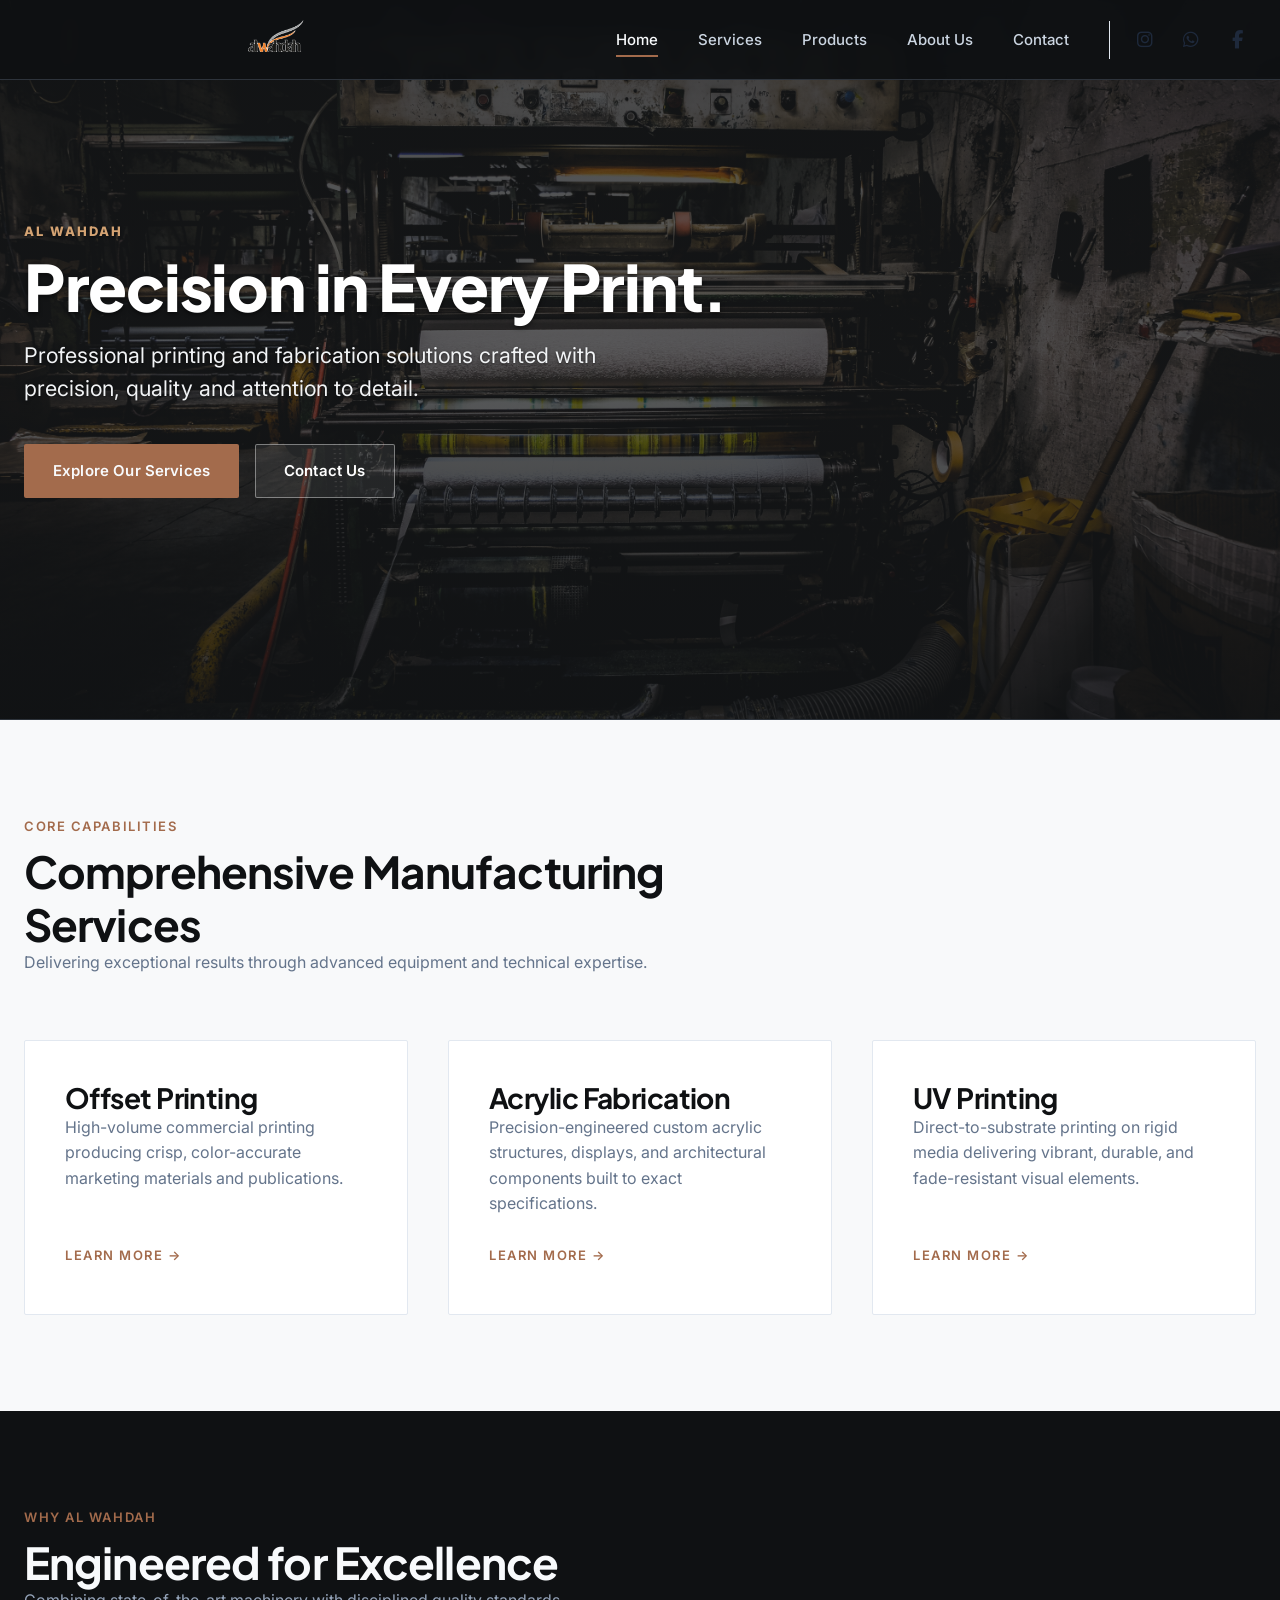
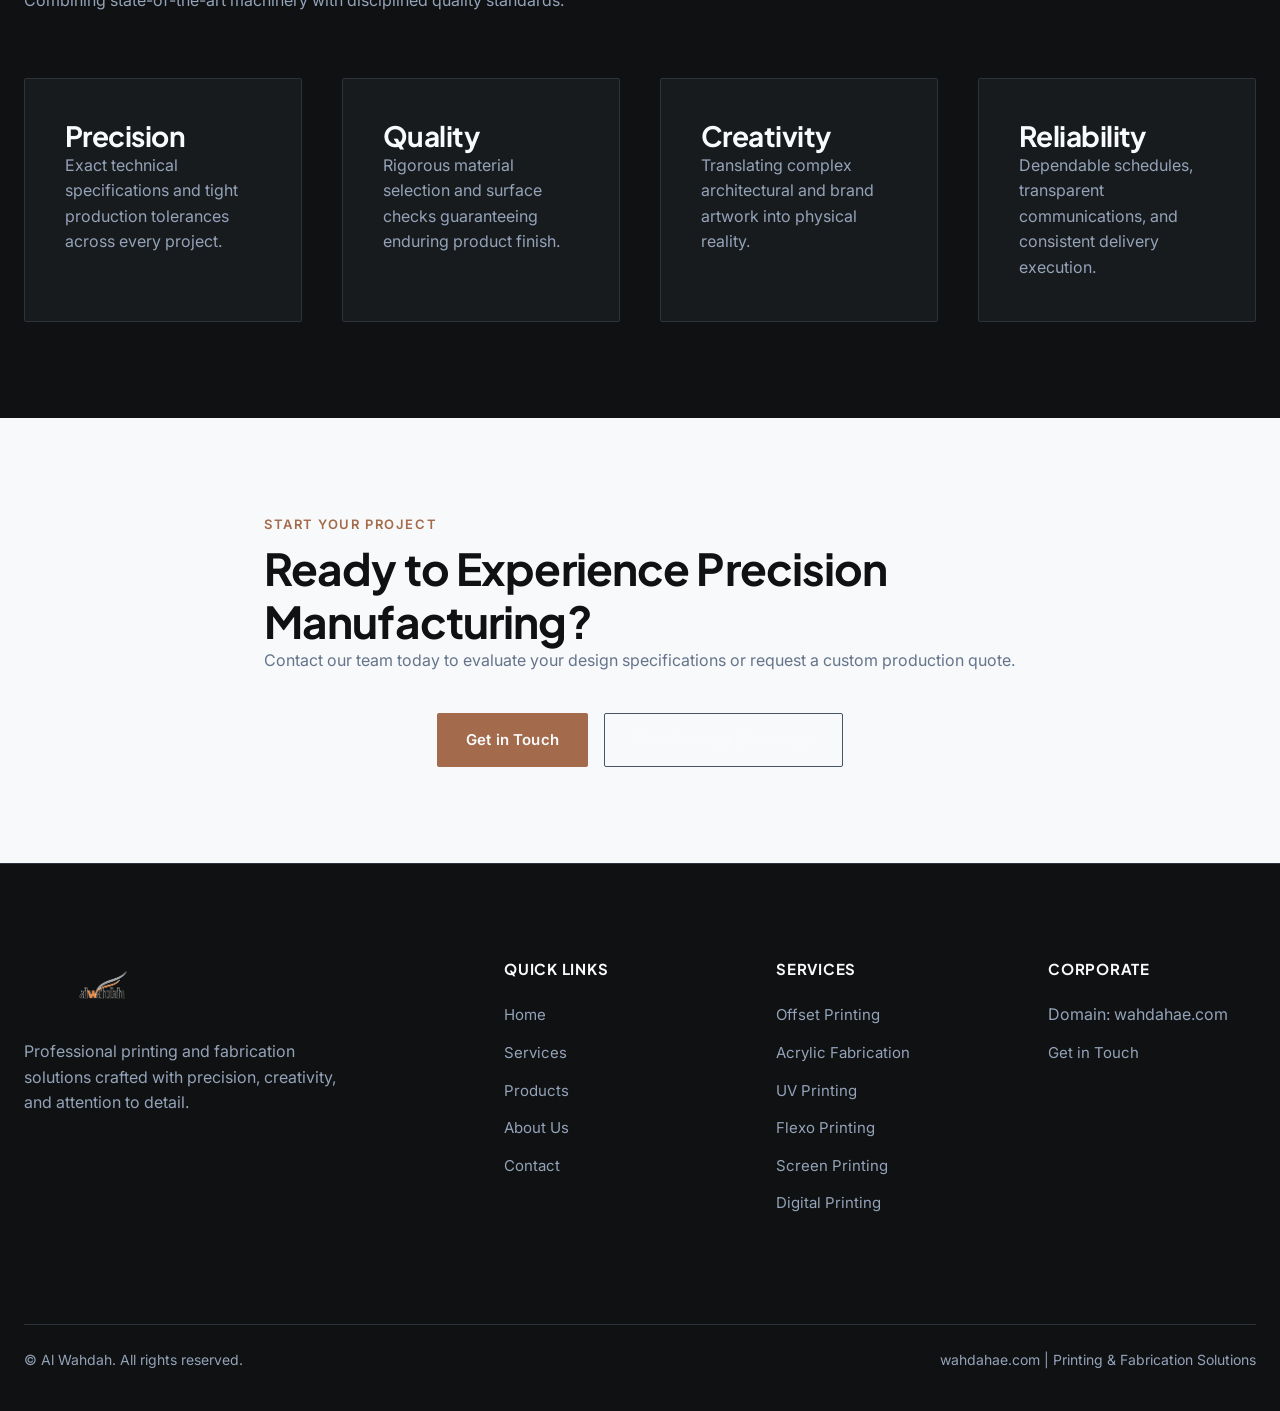
==== index.html @ 5cb5d932 "Initial project upload" ====
<!doctype html>
<html lang="en">
  <head>
    <meta charset="UTF-8" />
    <meta name="viewport" content="width=device-width, initial-scale=1.0" />
    <meta
      name="description"
      content="Al Wahdah provides high-precision printing and acrylic fabrication solutions engineered for quality, consistency, and professional execution."
    />
    <meta
      name="keywords"
      content="Al Wahdah, Printing, Acrylic Fabrication, Offset Printing, UV Printing, Industrial Manufacturing"
    />
    <meta name="author" content="Al Wahdah" />
    <meta
      property="og:title"
      content="Al Wahdah — Precision Printing &amp; Fabrication Solutions"
    />
    <meta
      property="og:description"
      content="Professional printing and fabrication solutions crafted with precision, quality, and attention to detail."
    />
    <meta property="og:type" content="website" />
    <meta property="og:url" content="https://wahdahae.com/index.html" />

    <title>Al Wahdah — Precision Printing &amp; Fabrication Solutions</title>

    <!-- Google Fonts -->
    <link rel="preconnect" href="https://fonts.googleapis.com" />
    <link rel="preconnect" href="https://fonts.gstatic.com" crossorigin />
    <link
      href="https://fonts.googleapis.com/css2?family=Inter:wght@400;500;600;700&family=Plus+Jakarta+Sans:wght@600;700;800&display=swap"
      rel="stylesheet"
    />

    <!-- Main Stylesheet -->
    <link rel="stylesheet" href="css/style.css" />
    <!-- Font Awesome CDN -->
    <link
      rel="stylesheet"
      href="https://cdnjs.cloudflare.com/ajax/libs/font-awesome/6.5.1/css/all.min.css"
      integrity="sha512-DTOQO9RWCH3ppGqcWaEA1BIZOC6xxalwEsw9c2QQeAIftl+Vegovlnee1c9QX4TctnWMn13TZye+giMm8e2LwA=="
      crossorigin="anonymous"
      referrerpolicy="no-referrer"
    />
    <link
      rel="stylesheet"
      href="https://cdnjs.cloudflare.com/ajax/libs/font-awesome/6.5.1/css/all.min.css"
      integrity="sha512-DTOQO9RWCH3ppGqcWaEA1BIZOC6xxalwEsw9c2QQeAIftl+Vegovlnee1c9QX4TctnWMn13TZye+giMm8e2LwA=="
      crossorigin="anonymous"
      referrerpolicy="no-referrer"
    />
  </head>
  <body>
    <!-- ==========================================
       SITE HEADER / NAVIGATION
       ========================================== -->
    <header class="site-header">
      <div class="container header-container">
        <a href="index.html" class="brand-logo" aria-label="Al Wahdah">
          <img
            src="images/general/wahdah-logo.png"
            alt="Al Wahdah"
            class="logo-img"
            loading="eager"
          />
        </a>

        <div class="nav-wrapper">
          <nav aria-label="Main Navigation">
            <ul class="nav-menu" id="mobile-navigation">
              <li><a href="index.html" class="nav-link active">Home</a></li>
              <li><a href="services.html" class="nav-link">Services</a></li>
              <li><a href="products.html" class="nav-link">Products</a></li>
              <li><a href="about.html" class="nav-link">About Us</a></li>
              <li><a href="contact.html" class="nav-link">Contact</a></li>

              <!-- Mobile Social Navigation -->
              <li class="nav-social-mobile">
                <a
                  href="https://www.instagram.com/wahdah.ae/?hl=en"
                  target="_blank"
                  rel="noopener noreferrer"
                  aria-label="Instagram"
                  title="Instagram"
                  class="social-icon-link"
                >
                  <i class="fa-brands fa-instagram" aria-hidden="true"></i>
                </a>
                <a
                  href="https://wa.me/971529286262"
                  target="_blank"
                  rel="noopener noreferrer"
                  aria-label="WhatsApp"
                  title="WhatsApp"
                  class="social-icon-link"
                >
                  <i class="fa-brands fa-whatsapp" aria-hidden="true"></i>
                </a>
                <a
                  href="https://www.facebook.com/alwahdah.printingpress/"
                  target="_blank"
                  rel="noopener noreferrer"
                  aria-label="Facebook"
                  title="Facebook"
                  class="social-icon-link"
                >
                  <i class="fa-brands fa-facebook-f" aria-hidden="true"></i>
                </a>
              </li>
            </ul>
          </nav>

          <!-- Desktop Social Links -->
          <div class="nav-social-desktop">
            <a
              href="https://www.instagram.com/wahdah.ae/?hl=en"
              target="_blank"
              rel="noopener noreferrer"
              aria-label="Instagram"
              title="Instagram"
              class="social-icon-link"
            >
              <i class="fa-brands fa-instagram" aria-hidden="true"></i>
            </a>
            <a
              href="https://wa.me/971529286262"
              target="_blank"
              rel="noopener noreferrer"
              aria-label="WhatsApp"
              title="WhatsApp"
              class="social-icon-link"
            >
              <i class="fa-brands fa-whatsapp" aria-hidden="true"></i>
            </a>
            <a
              href="https://www.facebook.com/alwahdah.printingpress/"
              target="_blank"
              rel="noopener noreferrer"
              aria-label="Facebook"
              title="Facebook"
              class="social-icon-link"
            >
              <i class="fa-brands fa-facebook-f" aria-hidden="true"></i>
            </a>
          </div>
        </div>

        <button
          class="mobile-nav-toggle"
          aria-label="Open menu"
          aria-expanded="false"
          aria-controls="mobile-navigation"
        >
          <span></span>
          <span></span>
          <span></span>
        </button>
      </div>
    </header>
    <main>
      <!-- ==========================================
         HERO SECTION WITH HERO.JPG
         ========================================== -->
      <section class="hero hero-home">
        <div class="hero-bg-wrapper">
          <img
            src="images/general/hero.jpg"
            alt="Al Wahdah precision printing and fabrication facility"
            class="hero-bg-img"
            loading="eager"
          />
          <div class="hero-overlay"></div>
        </div>

        <div class="container hero-container">
          <div class="hero-content hero-animate">
            <span class="text-eyebrow hero-eyebrow">AL WAHDAH</span>
            <h1 class="hero-title">Precision in Every Print.</h1>
            <p class="text-lead hero-lead">
              Professional printing and fabrication solutions crafted with
              precision, quality and attention to detail.
            </p>
            <div class="hero-actions">
              <a href="services.html" class="btn btn-primary"
                >Explore Our Services</a
              >
              <a
                href="contact.html"
                class="btn btn-secondary btn-hero-secondary"
                >Contact Us</a
              >
            </div>
          </div>
        </div>
      </section>

      <!-- ==========================================
         SERVICES OVERVIEW
         ========================================== -->
      <section class="section">
        <div class="container">
          <div class="section-header reveal">
            <span class="text-eyebrow">Core Capabilities</span>
            <h2>Comprehensive Manufacturing Services</h2>
            <p>
              Delivering exceptional results through advanced equipment and
              technical expertise.
            </p>
          </div>

          <div class="grid grid-3">
            <div class="card reveal">
              <h3>Offset Printing</h3>
              <p>
                High-volume commercial printing producing crisp, color-accurate
                marketing materials and publications.
              </p>
              <a
                href="services.html#offset"
                class="text-eyebrow"
                style="margin-top: auto; padding-top: var(--space-sm)"
                >Learn More &rarr;</a
              >
            </div>

            <div class="card reveal">
              <h3>Acrylic Fabrication</h3>
              <p>
                Precision-engineered custom acrylic structures, displays, and
                architectural components built to exact specifications.
              </p>
              <a
                href="services.html#acrylic"
                class="text-eyebrow"
                style="margin-top: auto; padding-top: var(--space-sm)"
                >Learn More &rarr;</a
              >
            </div>

            <div class="card reveal">
              <h3>UV Printing</h3>
              <p>
                Direct-to-substrate printing on rigid media delivering vibrant,
                durable, and fade-resistant visual elements.
              </p>
              <a
                href="services.html#uv"
                class="text-eyebrow"
                style="margin-top: auto; padding-top: var(--space-sm)"
                >Learn More &rarr;</a
              >
            </div>
          </div>
        </div>
      </section>

      <!-- ==========================================
         WHY CHOOSE AL WAHDAH
         ========================================== -->
      <section class="section section-dark">
        <div class="container">
          <div class="section-header reveal">
            <span class="text-eyebrow">Why Al Wahdah</span>
            <h2>Engineered for Excellence</h2>
            <p>
              Combining state-of-the-art machinery with disciplined quality
              standards.
            </p>
          </div>

          <div class="grid grid-4">
            <div
              class="card reveal"
              style="
                background-color: var(--color-dark-surface);
                border-color: var(--color-border-dark);
              "
            >
              <h3>Precision</h3>
              <p style="color: var(--color-aluminum)">
                Exact technical specifications and tight production tolerances
                across every project.
              </p>
            </div>

            <div
              class="card reveal"
              style="
                background-color: var(--color-dark-surface);
                border-color: var(--color-border-dark);
              "
            >
              <h3>Quality</h3>
              <p style="color: var(--color-aluminum)">
                Rigorous material selection and surface checks guaranteeing
                enduring product finish.
              </p>
            </div>

            <div
              class="card reveal"
              style="
                background-color: var(--color-dark-surface);
                border-color: var(--color-border-dark);
              "
            >
              <h3>Creativity</h3>
              <p style="color: var(--color-aluminum)">
                Translating complex architectural and brand artwork into
                physical reality.
              </p>
            </div>

            <div
              class="card reveal"
              style="
                background-color: var(--color-dark-surface);
                border-color: var(--color-border-dark);
              "
            >
              <h3>Reliability</h3>
              <p style="color: var(--color-aluminum)">
                Dependable schedules, transparent communications, and consistent
                delivery execution.
              </p>
            </div>
          </div>
        </div>
      </section>

      <!-- ==========================================
         CTA SECTION
         ========================================== -->
      <section class="section">
        <div
          class="container text-center reveal"
          style="max-width: 800px; margin: 0 auto"
        >
          <span class="text-eyebrow">Start Your Project</span>
          <h2>Ready to Experience Precision Manufacturing?</h2>
          <p style="margin-bottom: var(--space-xl)">
            Contact our team today to evaluate your design specifications or
            request a custom production quote.
          </p>
          <div class="hero-actions" style="justify-content: center">
            <a href="contact.html" class="btn btn-primary">Get in Touch</a>
            <a href="products.html" class="btn btn-secondary"
              >View Product Showcase</a
            >
          </div>
        </div>
      </section>
    </main>

    <!-- ==========================================
       SITE FOOTER
       ========================================== -->
    <footer class="site-footer">
      <div class="container">
        <div class="footer-grid">
          <div class="footer-brand">
            <a href="index.html" class="brand-logo" aria-label="Al Wahdah">
              <img
                src="images/general/wahdah-logo.png"
                alt="Al Wahdah"
                class="logo-img"
                loading="lazy"
              />
            </a>
            <p>
              Professional printing and fabrication solutions crafted with
              precision, creativity, and attention to detail.
            </p>
          </div>

          <div>
            <h4 class="footer-title">Quick Links</h4>
            <ul class="footer-links">
              <li><a href="index.html">Home</a></li>
              <li><a href="services.html">Services</a></li>
              <li><a href="products.html">Products</a></li>
              <li><a href="about.html">About Us</a></li>
              <li><a href="contact.html">Contact</a></li>
            </ul>
          </div>

          <div>
            <h4 class="footer-title">Services</h4>
            <ul class="footer-links">
              <li><a href="services.html#offset">Offset Printing</a></li>
              <li><a href="services.html#acrylic">Acrylic Fabrication</a></li>
              <li><a href="services.html#uv">UV Printing</a></li>
              <li><a href="services.html#flexo">Flexo Printing</a></li>
              <li><a href="services.html#screen">Screen Printing</a></li>
              <li><a href="services.html#digital">Digital Printing</a></li>
            </ul>
          </div>

          <div>
            <h4 class="footer-title">Corporate</h4>
            <ul class="footer-links">
              <li>
                <span
                  style="
                    display: block;
                    color: var(--color-aluminum);
                    margin-bottom: 4px;
                  "
                  >Domain: wahdahae.com</span
                >
              </li>
              <li><a href="contact.html">Get in Touch</a></li>
            </ul>
          </div>
        </div>

        <div class="footer-bottom">
          <div>&copy; Al Wahdah. All rights reserved.</div>
          <div>wahdahae.com | Printing &amp; Fabrication Solutions</div>
        </div>
      </div>
    </footer>

    <!-- Main JavaScript -->
    <script src="js/script.js"></script>
  </body>
</html>
---- css/style.css ----
/* ==========================================================================
   AL WAHDAH — PRINTING & FABRICATION SOLUTIONS
   Production-Ready Design System & Main Stylesheet
   Domain: wahdahae.com
   ========================================================================== */

/* --------------------------------------------------------------------------
   1. DESIGN TOKENS & CUSTOM PROPERTIES
   -------------------------------------------------------------------------- */
:root {
  /* Color Palette */
  --color-dark-deep: #0f1113;        /* Deep Charcoal / Near Black */
  --color-dark-surface: #181b1e;     /* Surface Dark */
  --color-dark-card: #212529;        /* Card Background Dark */
  
  --color-light-bg: #f8f9fa;         /* Crisp Off-White */
  --color-light-surface: #ffffff;    /* Pure White */
  --color-light-muted: #e9ecef;      /* Light Gray Divider/Border */

  --color-accent-brown: #a36b4c;     /* Warm Brown Accent */
  --color-accent-brown-hover: #895638;
  --color-accent-brown-subtle: rgba(163, 107, 76, 0.12);

  --color-aluminum: #94a3b8;         /* Silver / Aluminum Accent */
  --color-aluminum-light: #cbd5e1;
  --color-aluminum-dark: #475569;

  --color-text-main: #1e293b;        /* Charcoal body text */
  --color-text-muted: #64748b;       /* Muted text */
  --color-text-light: #f8fafc;       /* Inverted text */
  --color-border: #e2e8f0;
  --color-border-dark: #2d333b;

  /* Typography */
  --font-family-base: 'Inter', system-ui, -apple-system, BlinkMacSystemFont, 'Segoe UI', Roboto, sans-serif;
  --font-family-heading: 'Plus Jakarta Sans', system-ui, -apple-system, BlinkMacSystemFont, 'Segoe UI', Roboto, sans-serif;

  /* Spacing Scale */
  --space-2xs: 0.25rem;  /* 4px */
  --space-xs:  0.5rem;   /* 8px */
  --space-sm:  0.75rem;  /* 12px */
  --space-md:  1rem;     /* 16px */
  --space-lg:  1.5rem;   /* 24px */
  --space-xl:  2.5rem;   /* 40px */
  --space-2xl: 4rem;     /* 64px */
  --space-3xl: 6rem;     /* 96px */

  /* Layout */
  --container-max-width: 1280px;
  --header-height: 80px;
  --radius-sm: 2px;      /* Minimal radius for sharp, industrial feel */
  --radius-md: 4px;
  --radius-lg: 8px;

  /* Elevation / Shadows (Subtle & Industrial) */
  --shadow-subtle: 0 2px 8px rgba(0, 0, 0, 0.04);
  --shadow-card: 0 4px 16px rgba(15, 17, 19, 0.06);
  --shadow-card-hover: 0 12px 28px rgba(15, 17, 19, 0.12);

  /* Transitions */
  --transition-fast: 0.15s ease;
  --transition-normal: 0.25s cubic-bezier(0.16, 1, 0.3, 1);
}

/* --------------------------------------------------------------------------
   2. RESET & BASE STYLES
   -------------------------------------------------------------------------- */
*, *::before, *::after {
  box-sizing: border-box;
  margin: 0;
  padding: 0;
}

html {
  font-size: 100%;
  scroll-behavior: smooth;
  -webkit-text-size-adjust: 100%;
}

body {
  font-family: var(--font-family-base);
  font-size: 1rem;
  line-height: 1.6;
  color: var(--color-text-main);
  background-color: var(--color-light-bg);
  -webkit-font-smoothing: antialiased;
  -moz-osx-font-smoothing: grayscale;
  overflow-x: hidden;
}

img, picture, video, canvas, svg {
  display: block;
  max-width: 100%;
  height: auto;
}

input, button, textarea, select {
  font: inherit;
}

a {
  color: inherit;
  text-decoration: none;
}

ul, ol {
  list-style: none;
}

/* --------------------------------------------------------------------------
   3. TYPOGRAPHY
   -------------------------------------------------------------------------- */
h1, h2, h3, h4, h5, h6 {
  font-family: var(--font-family-heading);
  color: var(--color-dark-deep);
  font-weight: 700;
  line-height: 1.2;
  letter-spacing: -0.02em;
}

h1 { font-size: clamp(2.25rem, 4vw + 1rem, 3.75rem); }
h2 { font-size: clamp(1.75rem, 2.5vw + 1rem, 2.75rem); }
h3 { font-size: clamp(1.25rem, 1.5vw + 0.8rem, 1.75rem); }
h4 { font-size: 1.25rem; }

p {
  color: var(--color-text-muted);
  margin-bottom: var(--space-md);
}

p:last-child {
  margin-bottom: 0;
}

.text-eyebrow {
  font-size: 0.8125rem;
  text-transform: uppercase;
  letter-spacing: 0.12em;
  font-weight: 600;
  color: var(--color-accent-brown);
  margin-bottom: var(--space-xs);
  display: block;
}

.text-lead {
  font-size: 1.125rem;
  line-height: 1.7;
  color: var(--color-text-main);
}

/* --------------------------------------------------------------------------
   4. LAYOUT & CONTAINERS
   -------------------------------------------------------------------------- */
.container {
  width: 100%;
  max-width: var(--container-max-width);
  margin-left: auto;
  margin-right: auto;
  padding-left: var(--space-lg);
  padding-right: var(--space-lg);
}

.section {
  padding-top: var(--space-3xl);
  padding-bottom: var(--space-3xl);
  position: relative;
}

.section-dark {
  background-color: var(--color-dark-deep);
  color: var(--color-text-light);
}

.section-dark h1, 
.section-dark h2, 
.section-dark h3, 
.section-dark h4 {
  color: var(--color-text-light);
}

.section-dark p {
  color: var(--color-aluminum);
}

.section-header {
  margin-bottom: var(--space-2xl);
  max-width: 720px;
}

.section-header.text-center {
  margin-left: auto;
  margin-right: auto;
  text-align: center;
}

.grid {
  display: grid;
  gap: var(--space-xl);
}

.grid-2 { grid-template-columns: repeat(2, 1fr); }
.grid-3 { grid-template-columns: repeat(3, 1fr); }
.grid-4 { grid-template-columns: repeat(4, 1fr); }

/* --------------------------------------------------------------------------
   5. NAVIGATION & HEADER
   -------------------------------------------------------------------------- */
.site-header {
  height: var(--header-height);
  width: 100%;
  position: fixed;
  top: 0;
  left: 0;
  z-index: 1000;
  background-color: rgba(15, 17, 19, 0.92);
  backdrop-filter: blur(8px);
  border-bottom: 1px solid var(--color-border-dark);
  transition: var(--transition-normal);
}

.header-container {
  display: flex;
  align-items: center;
  justify-content: space-between;
  height: 100%;
}

.brand-logo {
  font-family: var(--font-family-heading);
  font-size: 1.5rem;
  font-weight: 800;
  color: var(--color-text-light);
  letter-spacing: -0.03em;
  display: flex;
  align-items: center;
  gap: var(--space-xs);
}

.brand-logo .accent-dot {
  width: 8px;
  height: 8px;
  background-color: var(--color-accent-brown);
  border-radius: 50%;
  display: inline-block;
}

.nav-menu {
  display: flex;
  align-items: center;
  gap: var(--space-xl);
}

.nav-link {
  color: var(--color-aluminum-light);
  font-size: 0.9375rem;
  font-weight: 500;
  transition: var(--transition-fast);
  position: relative;
  padding: var(--space-xs) 0;
}

.nav-link:hover,
.nav-link.active {
  color: var(--color-text-light);
}

.nav-link.active::after {
  content: '';
  position: absolute;
  bottom: 0;
  left: 0;
  width: 100%;
  height: 2px;
  background-color: var(--color-accent-brown);
}

/* Mobile Nav Toggle */
.mobile-nav-toggle {
  display: none;
  background: none;
  border: none;
  cursor: pointer;
  padding: var(--space-xs);
  color: var(--color-text-light);
}

.mobile-nav-toggle span {
  display: block;
  width: 24px;
  height: 2px;
  background-color: var(--color-text-light);
  margin: 5px 0;
  transition: var(--transition-fast);
}

/* --------------------------------------------------------------------------
   6. BUTTONS & UI CONTROLS
   -------------------------------------------------------------------------- */
.btn {
  display: inline-flex;
  align-items: center;
  justify-content: center;
  padding: 0.875rem 1.75rem;
  font-size: 0.9375rem;
  font-weight: 600;
  letter-spacing: 0.01em;
  border-radius: var(--radius-sm);
  transition: var(--transition-normal);
  cursor: pointer;
  border: 1px solid transparent;
  gap: var(--space-xs);
  text-align: center;
  white-space: nowrap;
}

.btn-primary {
  background-color: var(--color-accent-brown);
  color: var(--color-text-light);
}

.btn-primary:hover {
  background-color: var(--color-accent-brown-hover);
  transform: translateY(-1px);
}

.btn-secondary {
  background-color: transparent;
  color: var(--color-text-light);
  border-color: var(--color-aluminum-dark);
}

.btn-secondary:hover {
  border-color: var(--color-aluminum-light);
  background-color: rgba(255, 255, 255, 0.05);
}

.btn-dark {
  background-color: var(--color-dark-deep);
  color: var(--color-text-light);
}

.btn-dark:hover {
  background-color: var(--color-dark-surface);
}

.btn-sm {
  padding: 0.5rem 1rem;
  font-size: 0.875rem;
}

/* --------------------------------------------------------------------------
   7. HERO ELEMENTS & PAGE HEADERS
   -------------------------------------------------------------------------- */
.hero {
  padding-top: calc(var(--header-height) + var(--space-3xl));
  padding-bottom: var(--space-3xl);
  background-color: var(--color-dark-deep);
  color: var(--color-text-light);
  min-height: 80vh;
  display: flex;
  align-items: center;
  border-bottom: 1px solid var(--color-border-dark);
}

.hero-grid {
  display: grid;
  grid-template-columns: 1.1fr 0.9fr;
  gap: var(--space-2xl);
  align-items: center;
}

.hero-actions {
  display: flex;
  gap: var(--space-md);
  margin-top: var(--space-xl);
  flex-wrap: wrap;
}

.page-header {
  padding-top: calc(var(--header-height) + var(--space-2xl));
  padding-bottom: var(--space-2xl);
  background-color: var(--color-dark-deep);
  border-bottom: 1px solid var(--color-border-dark);
}

/* --------------------------------------------------------------------------
   8. MEDIA PLACEHOLDERS (CSS ONLY)
   -------------------------------------------------------------------------- */
.media-placeholder {
  width: 100%;
  height: 100%;
  min-height: 280px;
  background: linear-gradient(135deg, var(--color-dark-surface) 0%, #111316 100%);
  border: 1px solid var(--color-border-dark);
  border-radius: var(--radius-sm);
  display: flex;
  flex-direction: column;
  align-items: center;
  justify-content: center;
  padding: var(--space-lg);
  text-align: center;
  position: relative;
  overflow: hidden;
}

.media-placeholder::before {
  content: '';
  position: absolute;
  inset: 0;
  background-image: radial-gradient(var(--color-border-dark) 1px, transparent 1px);
  background-size: 16px 16px;
  opacity: 0.4;
}

.media-placeholder-icon {
  width: 48px;
  height: 48px;
  border: 1.5px stroke var(--color-aluminum);
  margin-bottom: var(--space-sm);
  position: relative;
  z-index: 1;
  color: var(--color-aluminum);
}

.media-placeholder-text {
  font-family: var(--font-family-heading);
  font-size: 0.8125rem;
  text-transform: uppercase;
  letter-spacing: 0.1em;
  color: var(--color-aluminum);
  position: relative;
  z-index: 1;
}

.video-placeholder {
  aspect-ratio: 16 / 9;
  min-height: auto;
}

/* --------------------------------------------------------------------------
   9. SERVICE & PRODUCT CARDS
   -------------------------------------------------------------------------- */
.card {
  background-color: var(--color-light-surface);
  border: 1px solid var(--color-border);
  border-radius: var(--radius-sm);
  padding: var(--space-xl);
  transition: var(--transition-normal);
  display: flex;
  flex-direction: column;
  height: 100%;
}

.card:hover {
  border-color: var(--color-aluminum);
  box-shadow: var(--shadow-card-hover);
  transform: translateY(-2px);
}

.service-card {
  position: relative;
}

.service-card-number {
  font-family: var(--font-family-heading);
  font-size: 0.875rem;
  font-weight: 700;
  color: var(--color-accent-brown);
  margin-bottom: var(--space-md);
  display: block;
}

.service-card h3 {
  margin-bottom: var(--space-sm);
}

.service-card-footer {
  margin-top: auto;
  padding-top: var(--space-lg);
}

.product-card {
  padding: 0;
  overflow: hidden;
}

.product-card-body {
  padding: var(--space-lg);
  display: flex;
  flex-direction: column;
  flex-grow: 1;
}

.product-card-title {
  font-size: 1.125rem;
  margin-bottom: var(--space-xs);
}

/* --------------------------------------------------------------------------
   10. FORMS & INPUTS
   -------------------------------------------------------------------------- */
.form-group {
  margin-bottom: var(--space-lg);
}

.form-label {
  display: block;
  font-size: 0.875rem;
  font-weight: 600;
  margin-bottom: var(--space-xs);
  color: var(--color-dark-deep);
}

.form-control {
  width: 100%;
  padding: 0.875rem 1rem;
  font-size: 0.9375rem;
  background-color: var(--color-light-surface);
  border: 1px solid var(--color-border);
  border-radius: var(--radius-sm);
  color: var(--color-text-main);
  transition: var(--transition-fast);
}

.form-control:focus {
  outline: none;
  border-color: var(--color-accent-brown);
  box-shadow: 0 0 0 3px var(--color-accent-brown-subtle);
}

textarea.form-control {
  min-height: 140px;
  resize: vertical;
}

/* --------------------------------------------------------------------------
   11. FOOTER
   -------------------------------------------------------------------------- */
.site-footer {
  background-color: var(--color-dark-deep);
  color: var(--color-aluminum);
  border-top: 1px solid var(--color-border-dark);
  padding-top: var(--space-3xl);
  padding-bottom: var(--space-xl);
}

.footer-grid {
  display: grid;
  grid-template-columns: 2fr 1fr 1fr 1fr;
  gap: var(--space-2xl);
  margin-bottom: var(--space-3xl);
}

.footer-brand p {
  color: var(--color-aluminum);
  margin-top: var(--space-md);
  max-width: 320px;
}

.footer-title {
  color: var(--color-text-light);
  font-size: 0.9375rem;
  font-weight: 700;
  text-transform: uppercase;
  letter-spacing: 0.05em;
  margin-bottom: var(--space-lg);
}

.footer-links li {
  margin-bottom: var(--space-sm);
}

.footer-links a {
  color: var(--color-aluminum);
  transition: var(--transition-fast);
  font-size: 0.9375rem;
}

.footer-links a:hover {
  color: var(--color-text-light);
}

.footer-bottom {
  padding-top: var(--space-lg);
  border-top: 1px solid var(--color-border-dark);
  display: flex;
  justify-content: space-between;
  align-items: center;
  font-size: 0.875rem;
}

/* --------------------------------------------------------------------------
   12. ACCESSIBILITY & FOCUS STATES
   -------------------------------------------------------------------------- */
:focus-visible {
  outline: 2px solid var(--color-accent-brown);
  outline-offset: 3px;
}

.visually-hidden {
  position: absolute;
  width: 1px;
  height: 1px;
  padding: 0;
  margin: -1px;
  overflow: hidden;
  clip: rect(0, 0, 0, 0);
  white-space: nowrap;
  border: 0;
}

/* --------------------------------------------------------------------------
   13. RESPONSIVE BREAKPOINTS
   -------------------------------------------------------------------------- */
@media (max-width: 1024px) {
  .grid-4 { grid-template-columns: repeat(2, 1fr); }
  .grid-3 { grid-template-columns: repeat(2, 1fr); }
  .footer-grid { grid-template-columns: 1fr 1fr; gap: var(--space-xl); }
}

@media (max-width: 768px) {
  :root {
    --header-height: 70px;
  }

  .mobile-nav-toggle {
    display: block;
  }

  .nav-menu {
    position: fixed;
    top: var(--header-height);
    left: 0;
    width: 100%;
    height: calc(100vh - var(--header-height));
    background-color: var(--color-dark-deep);
    flex-direction: column;
    align-items: flex-start;
    padding: var(--space-2xl) var(--space-lg);
    gap: var(--space-lg);
    transform: translateX(100%);
    transition: var(--transition-normal);
    border-top: 1px solid var(--color-border-dark);
  }

  .nav-menu.is-active {
    transform: translateX(0);
  }

  .nav-link {
    font-size: 1.25rem;
  }

  .hero-grid {
    grid-template-columns: 1fr;
  }

  .grid-2, .grid-3, .grid-4 {
    grid-template-columns: 1fr;
  }

  .footer-grid {
    grid-template-columns: 1fr;
  }

  .footer-bottom {
    flex-direction: column;
    gap: var(--space-md);
    text-align: center;
  }
}

.brand-logo {
  display: inline-flex;
  align-items: center;
  text-decoration: none;
  background: transparent;
}

.brand-logo img,
.brand-logo .logo-img {
  width: 500px;
  height: auto;
  max-height: 65px;
  object-fit: contain;
  display: block;
}

/* Footer Logo */
.footer-brand .brand-logo img,
.footer-brand .brand-logo .logo-img {
  width: 155px;
  height: auto;
  max-height: 55px;
}

/* Mobile & Tablet */
@media (max-width: 768px) {
  .brand-logo img,
  .brand-logo .logo-img {
    width: 150px;
    max-height: 55px;
  }
}

/* --------------------------------------------------------------------------
   HERO SECTION WITH HERO.JPG
   -------------------------------------------------------------------------- */
.hero-home {
  position: relative;
  min-height: 75vh;
  height: clamp(550px, 80vh, 850px);
  display: flex;
  align-items: center;
  justify-content: center;
  background-color: var(--color-dark-deep);
  color: var(--color-text-light);
  overflow: hidden;
  padding: var(--space-2xl) 0;
}

.hero-bg-wrapper {
  position: absolute;
  inset: 0;
  width: 100%;
  height: 100%;
  z-index: 1;
}

.hero-bg-img {
  width: 100%;
  height: 100%;
  object-fit: cover;
  object-position: center;
  display: block;
}

/* Balanced dark overlay ensuring 100% white text contrast */
.hero-overlay {
  position: absolute;
  inset: 0;
  background: linear-gradient(
    180deg,
    rgba(15, 17, 19, 0.72) 0%,
    rgba(15, 17, 19, 0.65) 50%,
    rgba(15, 17, 19, 0.85) 100%
  );
  z-index: 2;
}

.hero-container {
  position: relative;
  z-index: 3;
  width: 100%;
}

.hero-content {
  max-width: 780px;
}

.hero-eyebrow {
  color: #d4a373;
  font-weight: 800;
  letter-spacing: 0.15em;
  margin-bottom: var(--space-xs);
  text-shadow: 0 1px 2px rgba(0, 0, 0, 0.4);
}

.hero-title {
  color: #ffffff;
  font-size: clamp(2.5rem, 5vw, 4rem);
  font-weight: 800;
  line-height: 1.15;
  margin-bottom: var(--space-md);
  text-shadow: 0 2px 4px rgba(0, 0, 0, 0.5);
}

.hero-lead {
  color: #f1f3f5;
  font-size: clamp(1.125rem, 2vw, 1.35rem);
  line-height: 1.5;
  max-width: 660px;
  margin-bottom: var(--space-xl);
  text-shadow: 0 1px 3px rgba(0, 0, 0, 0.5);
}

.btn-hero-secondary {
  color: #ffffff;
  border-color: rgba(255, 255, 255, 0.4);
  background-color: rgba(255, 255, 255, 0.08);
  backdrop-filter: blur(4px);
  -webkit-backdrop-filter: blur(4px);
}

.btn-hero-secondary:hover {
  background-color: #ffffff;
  color: var(--color-dark-deep);
  border-color: #ffffff;
}

/* Subtle, performant entrance animation */
@keyframes heroFadeUp {
  0% {
    opacity: 0;
    transform: translateY(18px);
  }
  100% {
    opacity: 1;
    transform: translateY(0);
  }
}

.hero-animate {
  animation: heroFadeUp 0.6s cubic-bezier(0.16, 1, 0.3, 1) forwards;
}

/* Responsive adjustments */
@media (max-width: 768px) {
  .hero-home {
    min-height: 60vh;
    height: auto;
    padding: var(--space-3xl) 0;
  }

  .hero-actions {
    flex-direction: column;
    align-items: stretch;
  }

  .hero-actions .btn {
    width: 100%;
  }
}

/* --------------------------------------------------------------------------
   HEADER SOCIAL MEDIA ICONS
   -------------------------------------------------------------------------- */
.nav-wrapper {
  display: flex;
  align-items: center;
  gap: var(--space-xl);
}

.nav-social-desktop {
  display: flex;
  align-items: center;
  gap: var(--space-sm);
  padding-left: var(--space-md);
  border-left: 1px solid var(--color-border);
}

.nav-social-mobile {
  display: none;
}

.social-icon-link {
  display: inline-flex;
  align-items: center;
  justify-content: center;
  width: 36px;
  height: 36px;
  color: var(--color-text-main);
  font-size: 1.125rem;
  border-radius: var(--radius-sm);
  transition: color var(--transition-fast), transform var(--transition-fast), background-color var(--transition-fast);
  text-decoration: none;
}

.social-icon-link:hover {
  color: var(--color-accent-brown);
  transform: translateY(-2px);
  background-color: rgba(163, 116, 70, 0.08);
}

/* --------------------------------------------------------------------------
   RESPONSIVE SOCIAL MEDIA NAVIGATION
   -------------------------------------------------------------------------- */
@media (max-width: 992px) {
  .nav-wrapper {
    gap: var(--space-md);
  }
}

@media (max-width: 768px) {
  .nav-social-desktop {
    display: none; /* Hide outside header bar to avoid horizontal scroll */
  }

  .nav-social-mobile {
    display: flex;
    align-items: center;
    justify-content: center;
    gap: var(--space-md);
    margin-top: var(--space-md);
    padding-top: var(--space-md);
    border-top: 1px solid var(--color-border);
    width: 100%;
  }

  .nav-social-mobile .social-icon-link {
    width: 42px;
    height: 42px;
    font-size: 1.25rem;
    background-color: var(--color-light-bg);
  }
}
/* --------------------------------------------------------------------------
   HEADER SOCIAL MEDIA ICONS
   -------------------------------------------------------------------------- */
.nav-wrapper {
  display: flex;
  align-items: center;
  gap: var(--space-xl);
}

.nav-social-desktop {
  display: flex;
  align-items: center;
  gap: var(--space-xs);
  padding-left: var(--space-md);
  border-left: 1px solid var(--color-border);
}

.nav-social-mobile {
  display: none;
}

.social-icon-link {
  display: inline-flex;
  align-items: center;
  justify-content: center;
  width: 38px;
  height: 38px;
  color: var(--color-text-main);
  font-size: 1.125rem;
  border-radius: var(--radius-sm);
  transition: color var(--transition-fast), transform var(--transition-fast), background-color var(--transition-fast);
  text-decoration: none;
}

.social-icon-link:hover {
  color: var(--color-accent-brown);
  transform: translateY(-2px);
  background-color: rgba(163, 116, 70, 0.08);
}

/* Responsive Rules for Tablet & Mobile */
@media (max-width: 992px) {
  .nav-wrapper {
    gap: var(--space-md);
  }
}

@media (max-width: 768px) {
  .nav-social-desktop {
    display: none; /* Hide in primary bar to prevent horizontal scrolling */
  }

  .nav-social-mobile {
    display: flex;
    align-items: center;
    justify-content: center;
    gap: var(--space-md);
    margin-top: var(--space-md);
    padding-top: var(--space-md);
    border-top: 1px solid var(--color-border);
    width: 100%;
  }

  .nav-social-mobile .social-icon-link {
    width: 44px;
    height: 44px;
    font-size: 1.25rem;
    background-color: var(--color-light-bg);
  }
}

/* --------------------------------------------------------------------------
   SERVICES HERO SECTION (images/general/services-hero.jpg)
   -------------------------------------------------------------------------- */
.services-hero {
  position: relative;
  width: 100%;
  height: 520px; /* Exact desktop height requirement */
  display: flex;
  align-items: center;
  background-color: var(--color-dark-deep);
  color: var(--color-text-light);
  overflow: hidden;
}

.services-hero-bg {
  position: absolute;
  inset: 0;
  width: 100%;
  height: 100%;
  z-index: 1;
}

.services-hero-img {
  width: 100%;
  height: 100%;
  object-fit: cover; /* Ensures aspect ratio preservation */
  object-position: center;
  display: block;
}

/* Dark sophisticated gradient overlay for text readability */
.services-hero-overlay {
  position: absolute;
  inset: 0;
  background: linear-gradient(
    180deg,
    rgba(15, 17, 19, 0.75) 0%,
    rgba(15, 17, 19, 0.65) 50%,
    rgba(15, 17, 19, 0.85) 100%
  );
  z-index: 2;
}

.services-hero-container {
  position: relative;
  z-index: 3;
  width: 100%;
}

.services-hero-content {
  max-width: 780px;
}

.services-hero-eyebrow {
  color: #d4a373;
  font-weight: 800;
  letter-spacing: 0.15em;
  margin-bottom: var(--space-xs);
  text-shadow: 0 1px 2px rgba(0, 0, 0, 0.4);
}

.services-hero-title {
  color: #ffffff;
  font-size: clamp(2.25rem, 4.5vw, 3.5rem);
  font-weight: 800;
  line-height: 1.15;
  margin-bottom: var(--space-md);
  text-shadow: 0 2px 4px rgba(0, 0, 0, 0.5);
}

.services-hero-lead {
  color: #f1f3f5;
  font-size: clamp(1.05rem, 1.8vw, 1.25rem);
  line-height: 1.5;
  max-width: 680px;
  margin-bottom: 0;
  text-shadow: 0 1px 3px rgba(0, 0, 0, 0.5);
}

/* Mobile & Tablet Responsive Adjustments */
@media (max-width: 768px) {
  .services-hero {
    height: 460px; /* Exact mobile height requirement */
  }

  .services-hero-content {
    text-align: left;
  }
}
/* --------------------------------------------------------------------------
   SERVICES HERO SECTION
   -------------------------------------------------------------------------- */
.services-hero {
  position: relative;
  width: 100%;
  height: 520px;
  display: flex;
  align-items: center;
  background-color: var(--color-dark-deep, #0f1113);
  color: var(--color-text-light, #ffffff);
  overflow: hidden;
}

.services-hero-bg {
  position: absolute;
  inset: 0;
  width: 100%;
  height: 100%;
  z-index: 1;
}

.services-hero-img {
  width: 100%;
  height: 100%;
  object-fit: cover;
  object-position: center;
  display: block;
}

.services-hero-overlay {
  position: absolute;
  inset: 0;
  background: linear-gradient(
    180deg,
    rgba(15, 17, 19, 0.75) 0%,
    rgba(15, 17, 19, 0.65) 50%,
    rgba(15, 17, 19, 0.85) 100%
  );
  z-index: 2;
}

.services-hero-container {
  position: relative;
  z-index: 3;
  width: 100%;
}

.services-hero-content {
  max-width: 780px;
}

.services-hero-eyebrow {
  color: #d4a373;
  font-weight: 800;
  letter-spacing: 0.15em;
  margin-bottom: var(--space-xs, 0.5rem);
  display: inline-block;
}

.services-hero-title {
  color: #ffffff;
  font-size: clamp(2.25rem, 4.5vw, 3.5rem);
  font-weight: 800;
  line-height: 1.15;
  margin-bottom: var(--space-md, 1rem);
}

.services-hero-lead {
  color: #f1f3f5;
  font-size: clamp(1.05rem, 1.8vw, 1.25rem);
  line-height: 1.5;
  max-width: 680px;
  margin-bottom: 0;
}

/* --------------------------------------------------------------------------
   EDITORIAL SERVICES SHOWCASE
   -------------------------------------------------------------------------- */
.services-showcase {
  padding-top: var(--space-3xl, 4rem);
  padding-bottom: var(--space-3xl, 4rem);
}

.service-editorial-row {
  display: grid;
  grid-template-columns: 1.1fr 0.9fr;
  gap: clamp(2rem, 5vw, 4.5rem);
  align-items: center;
  margin-bottom: clamp(3.5rem, 8vw, 6rem);
}

.service-editorial-row:last-child {
  margin-bottom: 0;
}

.service-editorial-row.service-reverse {
  grid-template-columns: 0.9fr 1.1fr;
}

.service-editorial-row.service-reverse .service-media {
  order: 2;
}

.service-editorial-row.service-reverse .service-details {
  order: 1;
}

.service-media {
  width: 100%;
}

.service-image-wrapper {
  position: relative;
  width: 100%;
  aspect-ratio: 16 / 10;
  background-color: var(--color-dark-surface, #1a1d20);
  border-radius: var(--radius-sm, 4px);
  overflow: hidden;
  border: 1px solid var(--color-border, #e5e7eb);
}

.service-img {
  width: 100%;
  height: 100%;
  object-fit: cover;
  object-position: center;
  display: block;
  transition: transform 0.6s ease;
}

.service-editorial-row:hover .service-img {
  transform: scale(1.03);
}

.service-details {
  display: flex;
  flex-direction: column;
}

.service-num {
  font-family: var(--font-family-heading);
  font-size: clamp(2rem, 4vw, 3rem);
  font-weight: 800;
  color: var(--color-accent-brown, #d4a373);
  line-height: 1;
  letter-spacing: -0.03em;
  margin-bottom: var(--space-2xs, 0.25rem);
}

.service-title {
  font-size: clamp(1.75rem, 3.5vw, 2.35rem);
  font-weight: 700;
  color: var(--color-dark-deep, #0f1113);
  margin-bottom: var(--space-sm, 0.75rem);
  line-height: 1.2;
}

.service-desc {
  font-size: 1.0625rem;
  line-height: 1.6;
  color: var(--color-text-muted, #4a5568);
  margin-bottom: var(--space-md, 1rem);
}

.service-caps {
  list-style: none;
  margin-bottom: var(--space-lg, 1.5rem);
  padding: 0;
}

.service-caps li {
  position: relative;
  padding-left: 1.25rem;
  font-size: 0.9375rem;
  font-weight: 600;
  color: var(--color-text-main, #2d3748);
  margin-bottom: 0.35rem;
}

.service-caps li::before {
  content: "—";
  position: absolute;
  left: 0;
  color: var(--color-accent-brown, #d4a373);
  font-weight: 700;
}

.service-action {
  margin-top: auto;
}

/* --------------------------------------------------------------------------
   RESPONSIVE BREAKPOINTS
   -------------------------------------------------------------------------- */
@media (max-width: 992px) {
  .services-hero {
    height: 460px;
  }

  .service-editorial-row,
  .service-editorial-row.service-reverse {
    grid-template-columns: 1fr;
    gap: var(--space-md, 1rem);
    margin-bottom: var(--space-2xl, 3rem);
  }

  /* Reset ordering: image always appears above text on tablet/mobile */
  .service-editorial-row.service-reverse .service-media {
    order: 1;
  }

  .service-editorial-row.service-reverse .service-details {
    order: 2;
  }

  .service-image-wrapper {
    aspect-ratio: 16 / 9;
  }
}

@media (max-width: 480px) {
  .service-editorial-row {
    margin-bottom: var(--space-xl, 2rem);
  }

  .service-image-wrapper {
    aspect-ratio: 4 / 3;
  }
}

/* --------------------------------------------------------------------------
   ABOUT HERO SECTION (images/general/about-hero.jpg)
   -------------------------------------------------------------------------- */
.about-hero {
  position: relative;
  width: 100%;
  height: 520px; /* Desktop height */
  display: flex;
  align-items: center;
  background-color: var(--color-dark-deep, #0f1113);
  color: var(--color-text-light, #ffffff);
  overflow: hidden;
}

.about-hero-bg {
  position: absolute;
  inset: 0;
  width: 100%;
  height: 100%;
  z-index: 1;
}

.about-hero-img {
  width: 100%;
  height: 100%;
  object-fit: cover;
  object-position: center;
  display: block;
}

/* Dark sophisticated gradient overlay for text readability */
.about-hero-overlay {
  position: absolute;
  inset: 0;
  background: linear-gradient(
    180deg,
    rgba(15, 17, 19, 0.75) 0%,
    rgba(15, 17, 19, 0.65) 50%,
    rgba(15, 17, 19, 0.85) 100%
  );
  z-index: 2;
}

.about-hero-container {
  position: relative;
  z-index: 3;
  width: 100%;
}

.about-hero-content {
  max-width: 780px;
}

.about-hero-eyebrow {
  color: #d4a373;
  font-weight: 800;
  letter-spacing: 0.15em;
  margin-bottom: var(--space-xs, 0.5rem);
  display: inline-block;
  text-shadow: 0 1px 2px rgba(0, 0, 0, 0.4);
}

.about-hero-title {
  color: #ffffff;
  font-size: clamp(2.25rem, 4.5vw, 3.5rem);
  font-weight: 800;
  line-height: 1.15;
  margin-bottom: var(--space-md, 1rem);
  text-shadow: 0 2px 4px rgba(0, 0, 0, 0.5);
}

.about-hero-lead {
  color: #f1f3f5;
  font-size: clamp(1.05rem, 1.8vw, 1.25rem);
  line-height: 1.5;
  max-width: 680px;
  margin-bottom: var(--space-lg, 1.5rem);
  text-shadow: 0 1px 3px rgba(0, 0, 0, 0.5);
}

.about-hero-action {
  margin-top: var(--space-md, 1rem);
}

/* Mobile & Tablet Responsive Adjustments */
@media (max-width: 768px) {
  .about-hero {
    height: 460px; /* Mobile height */
  }

  .about-hero-content {
    text-align: left;
  }
}
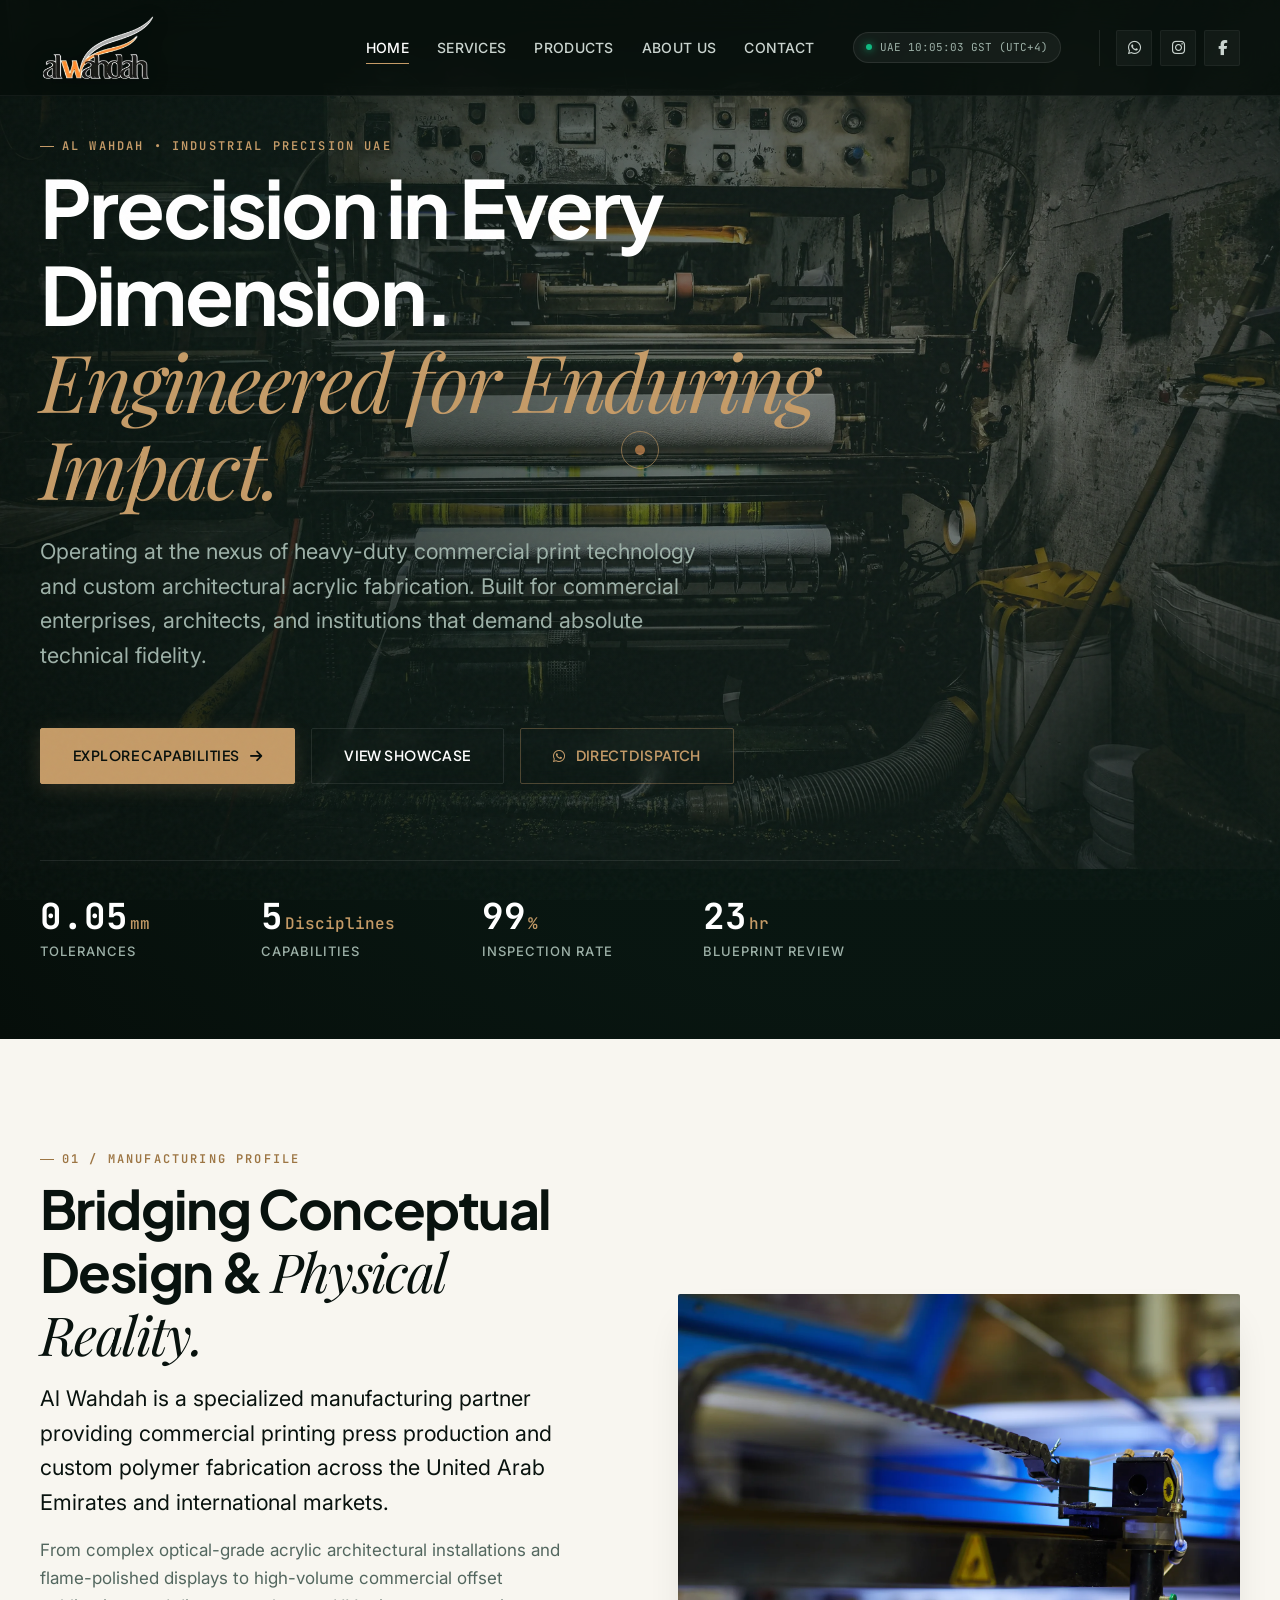
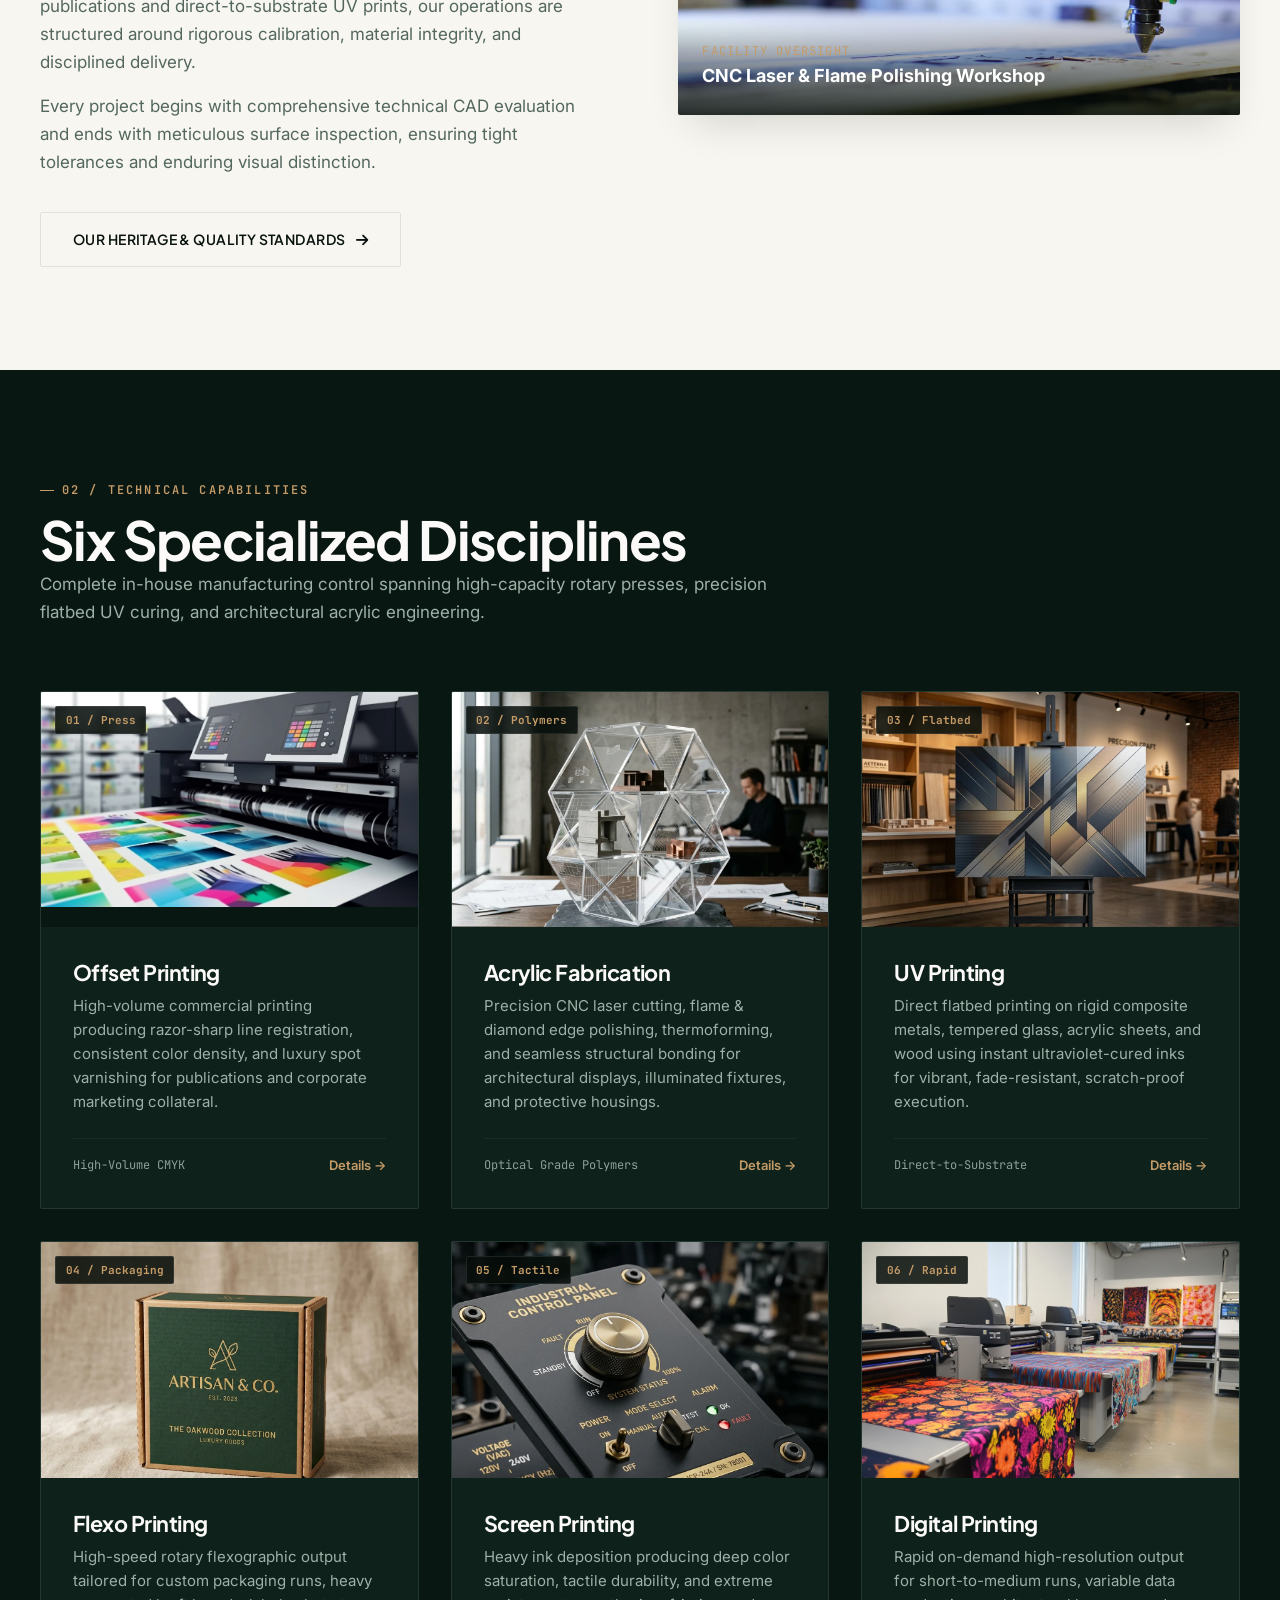
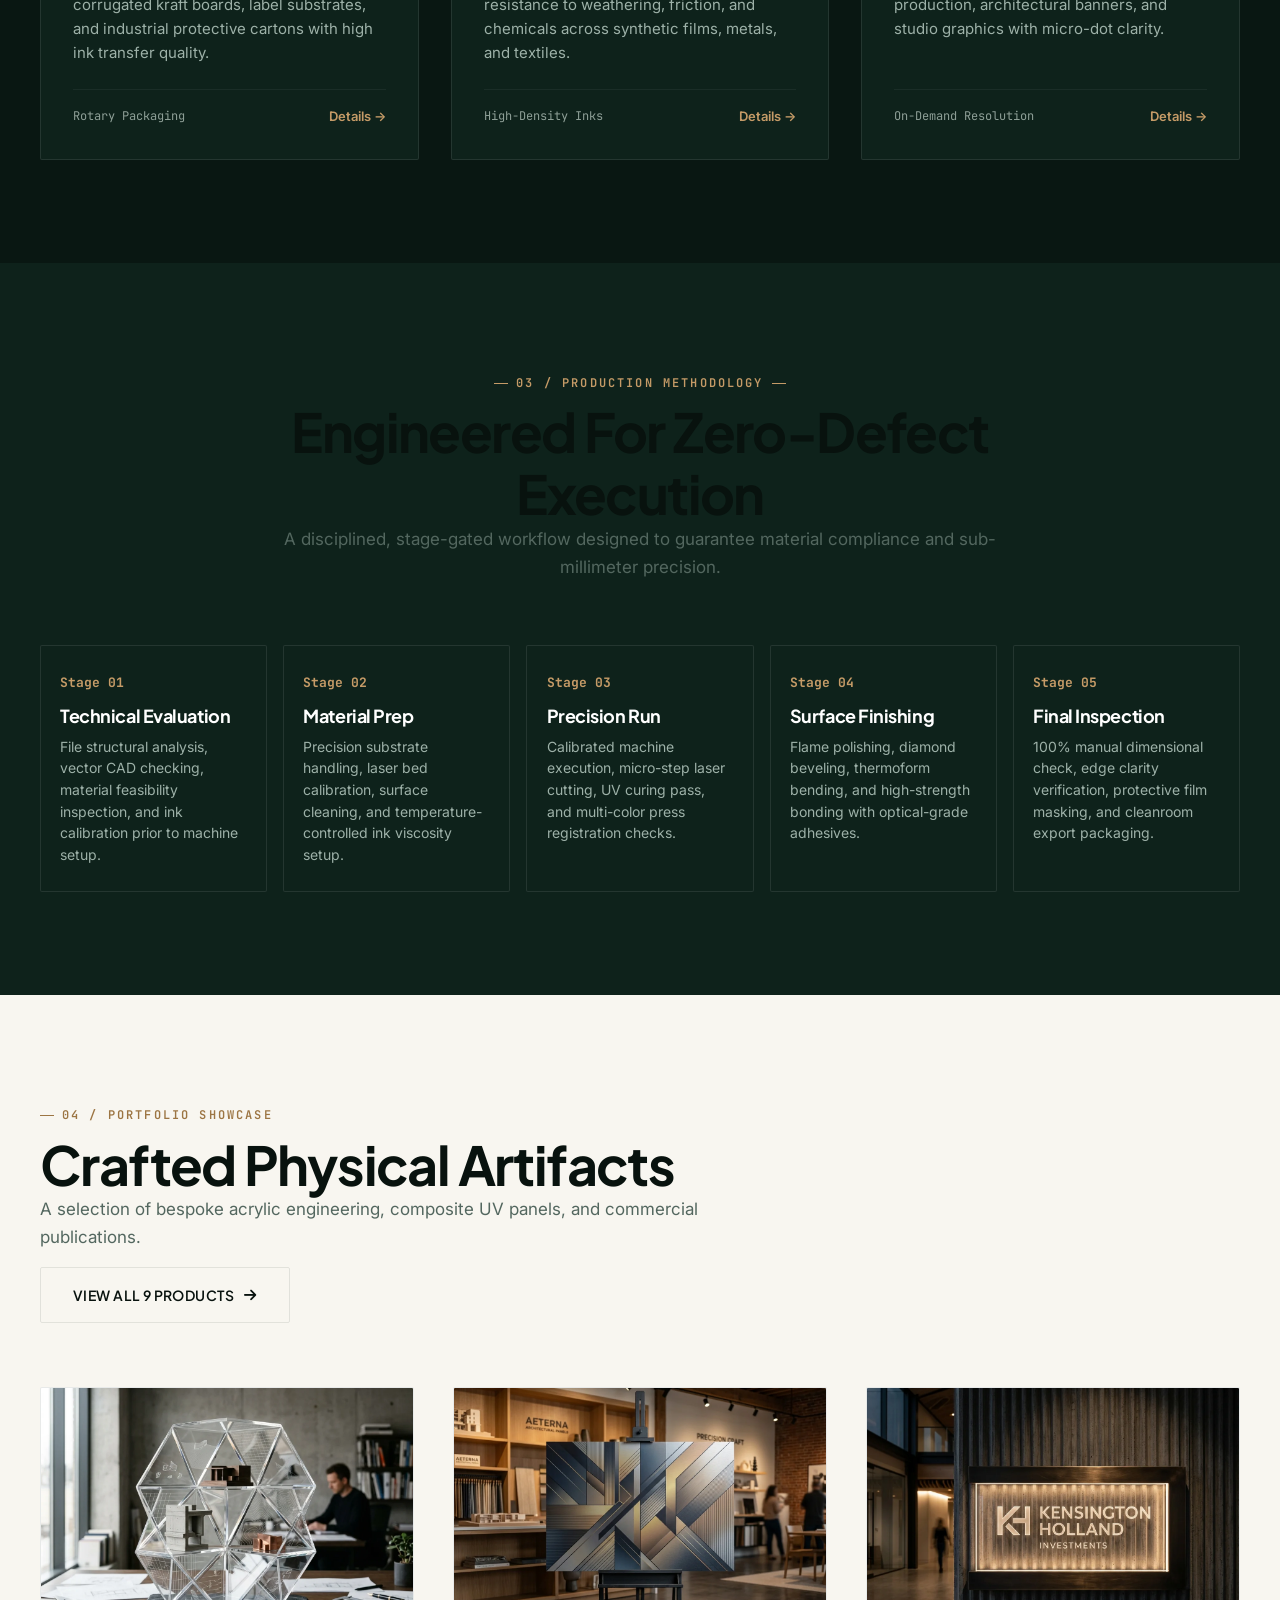
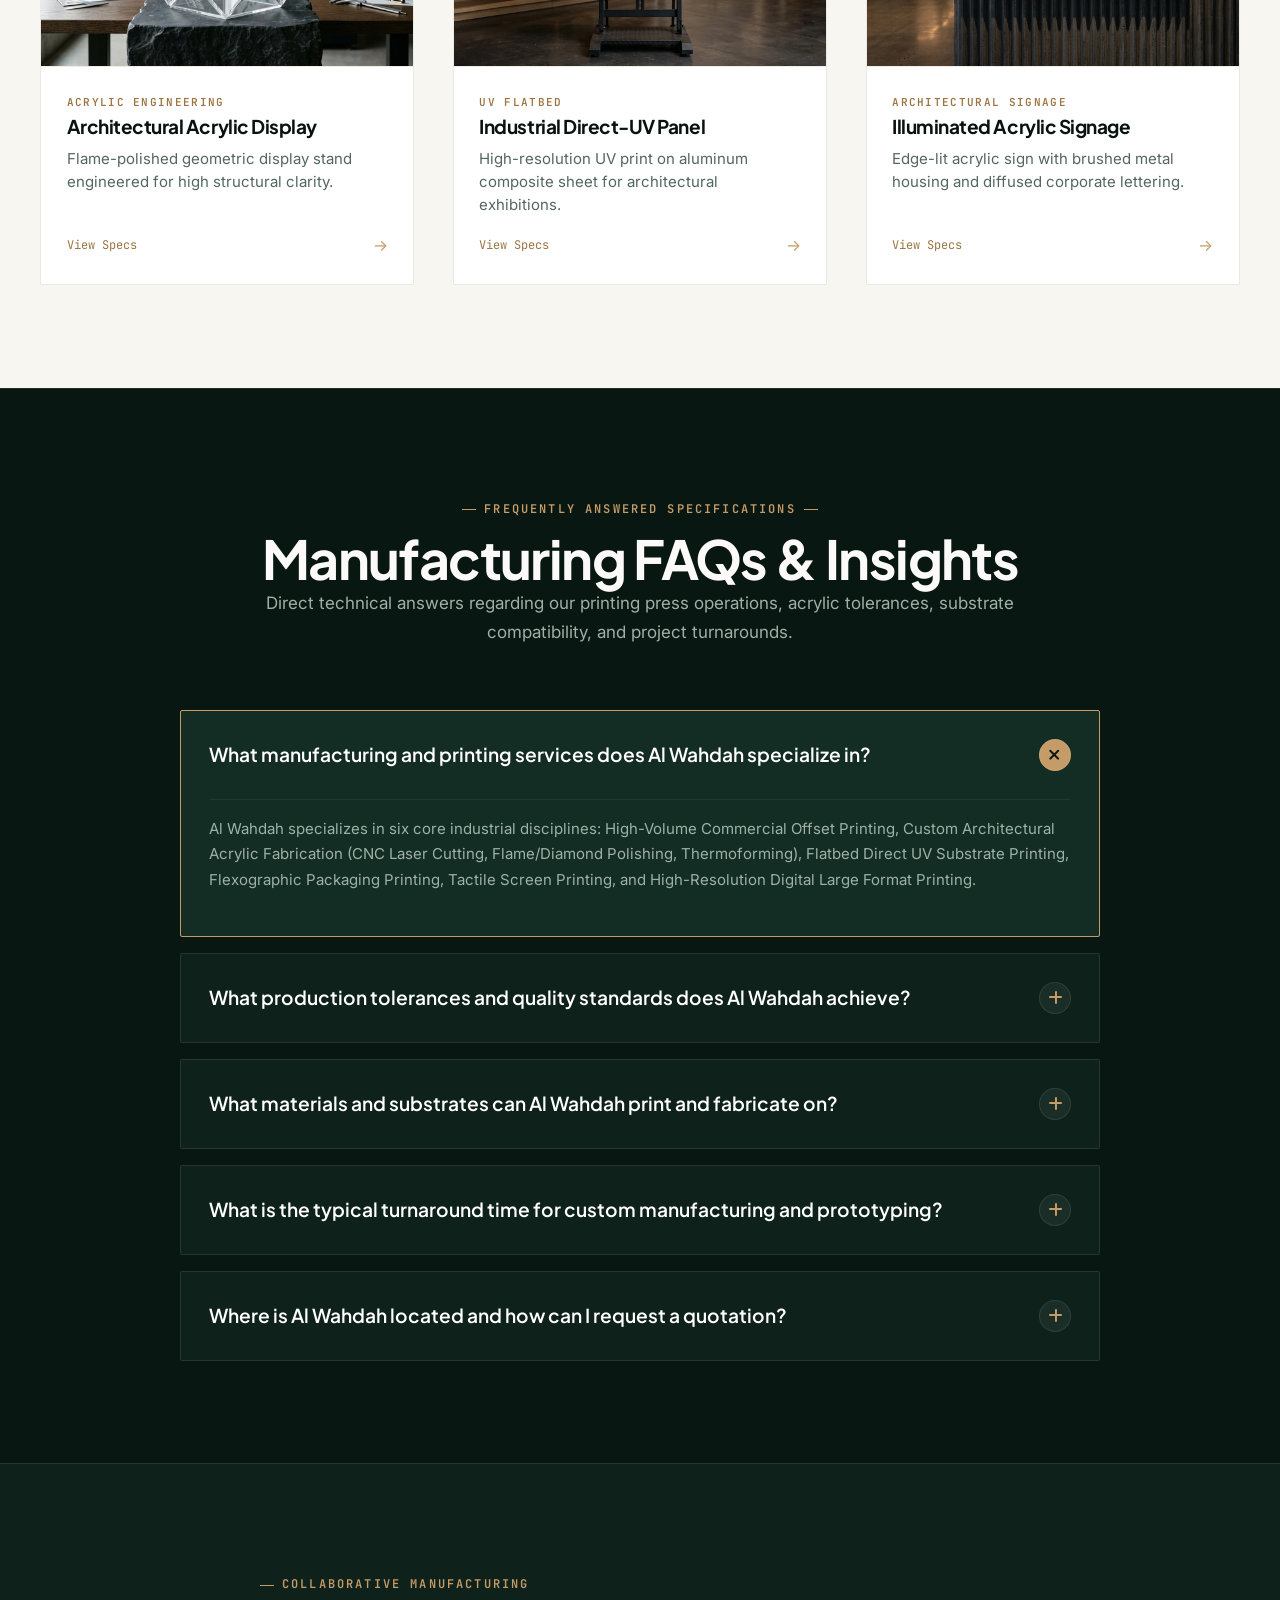
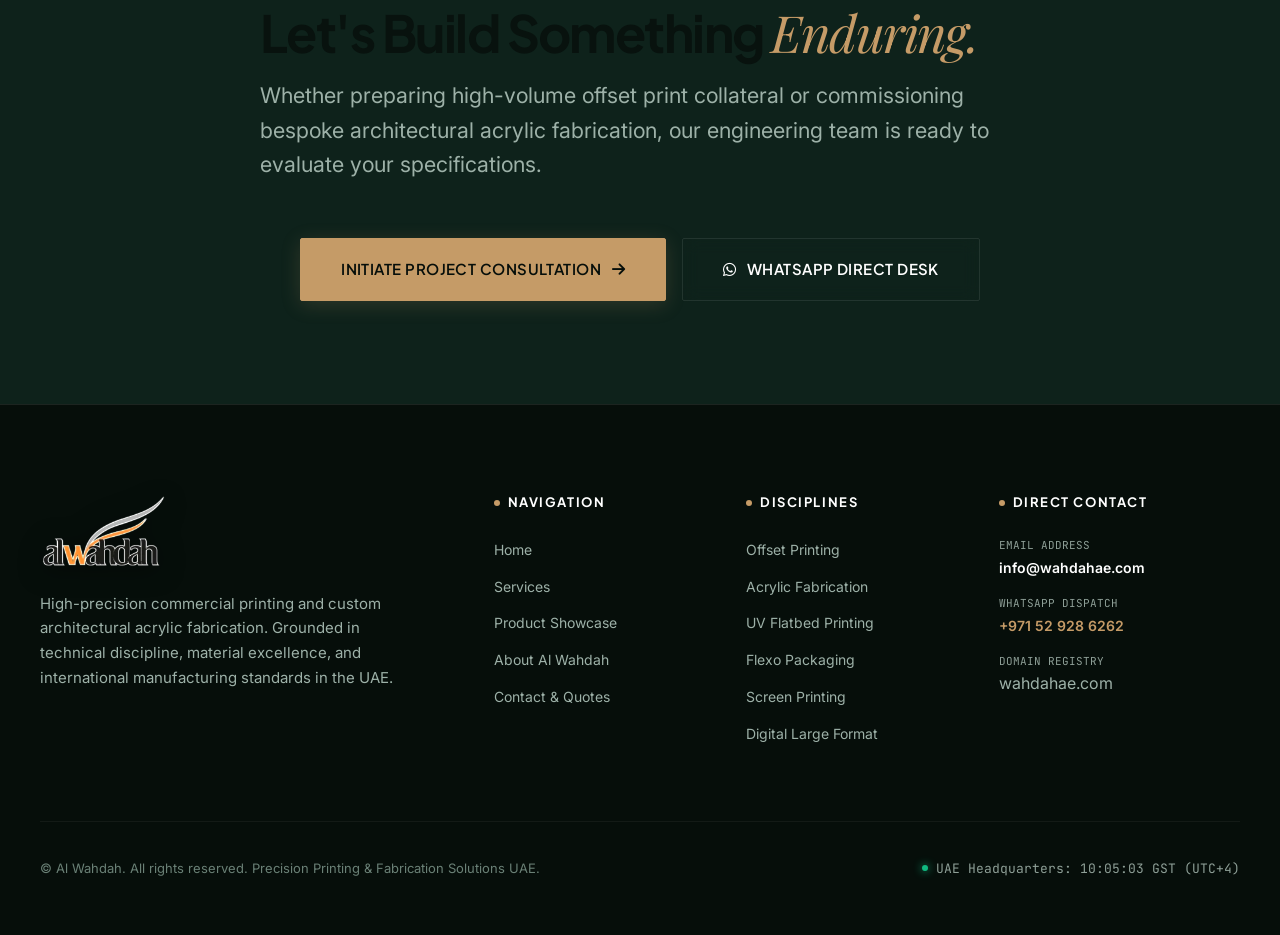
==== commit abdb6f3d: "Update Al Wahdah website" ====
--- a/index.html
+++ b/index.html
@@ -1,69 +1,199 @@
 <!doctype html>
-<html lang="en">
+<html lang="en" prefix="og: https://ogp.me/ns#">
   <head>
     <meta charset="UTF-8" />
     <meta name="viewport" content="width=device-width, initial-scale=1.0" />
+    
+    <!-- Primary SEO Metadata -->
+    <title>Al Wahdah — Precision Printing &amp; Custom Acrylic Fabrication UAE</title>
     <meta
       name="description"
-      content="Al Wahdah provides high-precision printing and acrylic fabrication solutions engineered for quality, consistency, and professional execution."
+      content="Al Wahdah delivers industrial-grade precision printing and custom architectural acrylic fabrication in the UAE. Offset printing, UV flatbed printing, flexo packaging, screen printing, and CNC laser fabrication engineered for tight tolerances."
     />
     <meta
       name="keywords"
-      content="Al Wahdah, Printing, Acrylic Fabrication, Offset Printing, UV Printing, Industrial Manufacturing"
+      content="Al Wahdah, Precision Printing UAE, Acrylic Fabrication Dubai, Offset Printing Press UAE, UV Flatbed Printing, Flexo Packaging, Screen Printing, Industrial Manufacturing UAE"
     />
     <meta name="author" content="Al Wahdah" />
-    <meta
-      property="og:title"
-      content="Al Wahdah — Precision Printing &amp; Fabrication Solutions"
-    />
+    <meta name="robots" content="index, follow, max-image-preview:large, max-snippet:-1, max-video-preview:-1" />
+    <link rel="canonical" href="https://wahdahae.com/index.html" />
+    <meta name="theme-color" content="#060e0a" />
+
+    <!-- Local & Geo-Targeting SEO (UAE & GCC) -->
+    <meta name="geo.region" content="AE" />
+    <meta name="geo.placename" content="Dubai, United Arab Emirates" />
+    <meta name="geo.position" content="25.2048;55.2708" />
+    <meta name="ICBM" content="25.2048, 55.2708" />
+
+    <!-- Open Graph / Facebook / WhatsApp Social Cards -->
+    <meta property="og:site_name" content="Al Wahdah" />
+    <meta property="og:locale" content="en_AE" />
+    <meta property="og:type" content="website" />
+    <meta property="og:url" content="https://wahdahae.com/index.html" />
+    <meta property="og:title" content="Al Wahdah — Precision Printing &amp; Custom Acrylic Fabrication UAE" />
     <meta
       property="og:description"
-      content="Professional printing and fabrication solutions crafted with precision, quality, and attention to detail."
+      content="Where engineering precision meets quiet luxury. Commercial printing press and custom architectural acrylic fabrication."
     />
-    <meta property="og:type" content="website" />
-    <meta property="og:url" content="https://wahdahae.com/index.html" />
-
-    <title>Al Wahdah — Precision Printing &amp; Fabrication Solutions</title>
+    <meta property="og:image" content="https://wahdahae.com/images/products/product-01.jpg" />
+    <meta property="og:image:width" content="1600" />
+    <meta property="og:image:height" content="1200" />
+    <meta property="og:image:alt" content="Al Wahdah Architectural Acrylic Display Sample" />
+
+    <!-- Twitter / X Card Metadata -->
+    <meta name="twitter:card" content="summary_large_image" />
+    <meta name="twitter:title" content="Al Wahdah — Precision Printing &amp; Acrylic Fabrication UAE" />
+    <meta
+      name="twitter:description"
+      content="Where engineering precision meets quiet luxury. Commercial printing press and custom architectural acrylic fabrication in the UAE."
+    />
+    <meta name="twitter:image" content="https://wahdahae.com/images/products/product-01.jpg" />
 
     <!-- Google Fonts -->
     <link rel="preconnect" href="https://fonts.googleapis.com" />
     <link rel="preconnect" href="https://fonts.gstatic.com" crossorigin />
     <link
-      href="https://fonts.googleapis.com/css2?family=Inter:wght@400;500;600;700&family=Plus+Jakarta+Sans:wght@600;700;800&display=swap"
+      href="https://fonts.googleapis.com/css2?family=Inter:wght@400;500;600;700&family=JetBrains+Mono:wght@400;500;700&family=Playfair+Display:ital,wght@0,500;0,600;1,400;1,600&family=Plus+Jakarta+Sans:wght@500;600;700;800&display=swap"
       rel="stylesheet"
     />
 
-    <!-- Main Stylesheet -->
-    <link rel="stylesheet" href="css/style.css" />
     <!-- Font Awesome CDN -->
     <link
       rel="stylesheet"
       href="https://cdnjs.cloudflare.com/ajax/libs/font-awesome/6.5.1/css/all.min.css"
-      integrity="sha512-DTOQO9RWCH3ppGqcWaEA1BIZOC6xxalwEsw9c2QQeAIftl+Vegovlnee1c9QX4TctnWMn13TZye+giMm8e2LwA=="
       crossorigin="anonymous"
       referrerpolicy="no-referrer"
     />
-    <link
-      rel="stylesheet"
-      href="https://cdnjs.cloudflare.com/ajax/libs/font-awesome/6.5.1/css/all.min.css"
-      integrity="sha512-DTOQO9RWCH3ppGqcWaEA1BIZOC6xxalwEsw9c2QQeAIftl+Vegovlnee1c9QX4TctnWMn13TZye+giMm8e2LwA=="
-      crossorigin="anonymous"
-      referrerpolicy="no-referrer"
-    />
+
+    <!-- Master Luxury Stylesheet -->
+    <link rel="stylesheet" href="css/style.css" />
+
+    <!-- Schema.org Comprehensive Structured Data (JSON-LD) -->
+    <script type="application/ld+json">
+    {
+      "@context": "https://schema.org",
+      "@graph": [
+        {
+          "@type": "WebSite",
+          "@id": "https://wahdahae.com/#website",
+          "url": "https://wahdahae.com",
+          "name": "Al Wahdah",
+          "description": "Precision printing press and custom acrylic fabrication manufacturing in UAE",
+          "publisher": {
+            "@id": "https://wahdahae.com/#organization"
+          },
+          "inLanguage": "en"
+        },
+        {
+          "@type": "LocalBusiness",
+          "@id": "https://wahdahae.com/#organization",
+          "name": "Al Wahdah",
+          "alternateName": "Al Wahdah Printing & Fabrication Solutions",
+          "url": "https://wahdahae.com",
+          "logo": {
+            "@type": "ImageObject",
+            "url": "https://wahdahae.com/images/optimized/wahdah-logo.png",
+            "width": 207,
+            "height": 121
+          },
+          "image": "https://wahdahae.com/images/products/product-01.jpg",
+          "description": "High-precision commercial printing press and custom architectural acrylic fabrication engineered for quality, consistency, and professional execution.",
+          "telephone": "+971529286262",
+          "email": "info@wahdahae.com",
+          "address": {
+            "@type": "PostalAddress",
+            "addressCountry": "AE",
+            "addressRegion": "Dubai",
+            "addressLocality": "Dubai"
+          },
+          "geo": {
+            "@type": "GeoCoordinates",
+            "latitude": 25.2048,
+            "longitude": 55.2708
+          },
+          "openingHoursSpecification": [
+            {
+              "@type": "OpeningHoursSpecification",
+              "dayOfWeek": ["Monday", "Tuesday", "Wednesday", "Thursday", "Friday", "Saturday"],
+              "opens": "08:00",
+              "closes": "19:00"
+            }
+          ],
+          "sameAs": [
+            "https://www.instagram.com/wahdah.ae/?hl=en",
+            "https://www.facebook.com/alwahdah.printingpress/"
+          ]
+        },
+        {
+          "@type": "FAQPage",
+          "@id": "https://wahdahae.com/#faq",
+          "mainEntity": [
+            {
+              "@type": "Question",
+              "name": "What manufacturing and printing services does Al Wahdah specialize in?",
+              "acceptedAnswer": {
+                "@type": "Answer",
+                "text": "Al Wahdah specializes in six core industrial disciplines: High-Volume Commercial Offset Printing, Custom Architectural Acrylic Fabrication (CNC Laser Cutting, Flame/Diamond Polishing, Thermoforming), Flatbed Direct UV Substrate Printing, Flexographic Packaging Printing, Tactile Screen Printing, and High-Resolution Digital Large Format Printing."
+              }
+            },
+            {
+              "@type": "Question",
+              "name": "What production tolerances and quality standards does Al Wahdah achieve?",
+              "acceptedAnswer": {
+                "@type": "Answer",
+                "text": "Our facility operates with sub-millimeter precision tolerances down to ±0.05 mm for acrylic laser fabrication and high-density micro-registered plate imaging (2400 DPI) for offset and UV print runs. Every piece undergoes a 100% manual surface, edge, and dimensional quality inspection."
+              }
+            },
+            {
+              "@type": "Question",
+              "name": "What materials and substrates can Al Wahdah print and fabricate on?",
+              "acceptedAnswer": {
+                "@type": "Answer",
+                "text": "We work with optical-grade cast acrylic (PMMA), brushed aluminum composite panels (ACP), tempered low-iron architectural glass, heavy corrugated kraft boards, anodized metals, synthetic polymer films, and premium art paper stocks."
+              }
+            },
+            {
+              "@type": "Question",
+              "name": "What is the typical turnaround time for custom manufacturing and prototyping?",
+              "acceptedAnswer": {
+                "@type": "Answer",
+                "text": "Technical blueprint evaluations and feasibility assessments are delivered within 24 hours. Express digital prototypes and rapid production runs can be fulfilled within 24 to 48 hours depending on material availability and specifications."
+              }
+            },
+            {
+              "@type": "Question",
+              "name": "Where is Al Wahdah located and how can I request a quotation?",
+              "acceptedAnswer": {
+                "@type": "Answer",
+                "text": "Al Wahdah is headquartered in the United Arab Emirates (UAE), serving commercial clients across the UAE, GCC, and global markets. Quotations and CAD blueprint reviews can be requested directly via email at info@wahdahae.com or through WhatsApp at +971 52 928 6262."
+              }
+            }
+          ]
+        }
+      ]
+    }
+    </script>
   </head>
-  <body>
+  <body class="theme-dark">
+    <div class="ambient-grain" aria-hidden="true"></div>
+
     <!-- ==========================================
-       SITE HEADER / NAVIGATION
+       SITE HEADER
        ========================================== -->
     <header class="site-header">
       <div class="container header-container">
-        <a href="index.html" class="brand-logo" aria-label="Al Wahdah">
-          <img
-            src="images/general/wahdah-logo.png"
-            alt="Al Wahdah"
-            class="logo-img"
-            loading="eager"
-          />
+        <a href="index.html" class="brand-logo" aria-label="Al Wahdah Home">
+          <picture>
+            <source srcset="images/optimized/wahdah-logo.webp" type="image/webp" />
+            <img
+              src="images/optimized/wahdah-logo.png"
+              alt="Al Wahdah — Precision Printing &amp; Custom Acrylic Fabrication"
+              class="logo-img"
+              width="207"
+              height="121"
+              loading="eager"
+            />
+          </picture>
         </a>
 
         <div class="nav-wrapper">
@@ -74,72 +204,42 @@
               <li><a href="products.html" class="nav-link">Products</a></li>
               <li><a href="about.html" class="nav-link">About Us</a></li>
               <li><a href="contact.html" class="nav-link">Contact</a></li>
-
-              <!-- Mobile Social Navigation -->
-              <li class="nav-social-mobile">
-                <a
-                  href="https://www.instagram.com/wahdah.ae/?hl=en"
-                  target="_blank"
-                  rel="noopener noreferrer"
-                  aria-label="Instagram"
-                  title="Instagram"
-                  class="social-icon-link"
-                >
-                  <i class="fa-brands fa-instagram" aria-hidden="true"></i>
-                </a>
-                <a
-                  href="https://wa.me/971529286262"
-                  target="_blank"
-                  rel="noopener noreferrer"
-                  aria-label="WhatsApp"
-                  title="WhatsApp"
-                  class="social-icon-link"
-                >
-                  <i class="fa-brands fa-whatsapp" aria-hidden="true"></i>
-                </a>
-                <a
-                  href="https://www.facebook.com/alwahdah.printingpress/"
-                  target="_blank"
-                  rel="noopener noreferrer"
-                  aria-label="Facebook"
-                  title="Facebook"
-                  class="social-icon-link"
-                >
-                  <i class="fa-brands fa-facebook-f" aria-hidden="true"></i>
-                </a>
-              </li>
             </ul>
           </nav>
 
-          <!-- Desktop Social Links -->
+          <div class="header-status-badge" title="UAE Facility Status">
+            <span class="status-dot"></span>
+            <span>UAE <span data-live-uae-time>GST</span></span>
+          </div>
+
           <div class="nav-social-desktop">
+            <a
+              href="https://wa.me/971529286262"
+              target="_blank"
+              rel="noopener noreferrer"
+              aria-label="Direct WhatsApp Consultation"
+              class="social-icon-btn"
+              title="Chat on WhatsApp"
+            >
+              <i class="fa-brands fa-whatsapp" aria-hidden="true"></i>
+            </a>
             <a
               href="https://www.instagram.com/wahdah.ae/?hl=en"
               target="_blank"
               rel="noopener noreferrer"
-              aria-label="Instagram"
-              title="Instagram"
-              class="social-icon-link"
+              aria-label="Al Wahdah Instagram"
+              class="social-icon-btn"
+              title="Follow Instagram"
             >
               <i class="fa-brands fa-instagram" aria-hidden="true"></i>
-            </a>
-            <a
-              href="https://wa.me/971529286262"
-              target="_blank"
-              rel="noopener noreferrer"
-              aria-label="WhatsApp"
-              title="WhatsApp"
-              class="social-icon-link"
-            >
-              <i class="fa-brands fa-whatsapp" aria-hidden="true"></i>
             </a>
             <a
               href="https://www.facebook.com/alwahdah.printingpress/"
               target="_blank"
               rel="noopener noreferrer"
-              aria-label="Facebook"
-              title="Facebook"
-              class="social-icon-link"
+              aria-label="Al Wahdah Facebook"
+              class="social-icon-btn"
+              title="Visit Facebook"
             >
               <i class="fa-brands fa-facebook-f" aria-hidden="true"></i>
             </a>
@@ -148,7 +248,7 @@
 
         <button
           class="mobile-nav-toggle"
-          aria-label="Open menu"
+          aria-label="Open Navigation Menu"
           aria-expanded="false"
           aria-controls="mobile-navigation"
         >
@@ -158,200 +258,676 @@
         </button>
       </div>
     </header>
-    <main>
+
+    <main id="main-content">
       <!-- ==========================================
-         HERO SECTION WITH HERO.JPG
+         CINEMATIC HERO SECTION
          ========================================== -->
-      <section class="hero hero-home">
-        <div class="hero-bg-wrapper">
-          <img
-            src="images/general/hero.jpg"
-            alt="Al Wahdah precision printing and fabrication facility"
-            class="hero-bg-img"
-            loading="eager"
-          />
-          <div class="hero-overlay"></div>
-        </div>
-
-        <div class="container hero-container">
-          <div class="hero-content hero-animate">
-            <span class="text-eyebrow hero-eyebrow">AL WAHDAH</span>
-            <h1 class="hero-title">Precision in Every Print.</h1>
-            <p class="text-lead hero-lead">
-              Professional printing and fabrication solutions crafted with
-              precision, quality and attention to detail.
+      <section class="hero-luxury">
+        <div class="hero-media-wrapper">
+          <picture>
+            <source srcset="images/optimized/hero.webp" type="image/webp" />
+            <img
+              src="images/optimized/hero.jpg"
+              alt="Al Wahdah high-precision printing press and custom acrylic fabrication manufacturing center in UAE"
+              class="hero-media-img"
+              width="2000"
+              height="1332"
+              loading="eager"
+              fetchpriority="high"
+              decoding="async"
+            />
+          </picture>
+          <div class="hero-overlay-luxury"></div>
+        </div>
+
+        <div class="container hero-container-luxury">
+          <div class="hero-content-luxury">
+            <span class="text-eyebrow">Al Wahdah • Industrial Precision UAE</span>
+            <h1 class="hero-title-luxury">
+              Precision in Every Dimension.
+              <span class="title-serif">Engineered for Enduring Impact.</span>
+            </h1>
+            <p class="text-lead" style="color: var(--color-text-muted-light); max-width: 680px">
+              Operating at the nexus of heavy-duty commercial print technology and custom architectural acrylic fabrication. Built for commercial enterprises, architects, and institutions that demand absolute technical fidelity.
             </p>
-            <div class="hero-actions">
-              <a href="services.html" class="btn btn-primary"
-                >Explore Our Services</a
+
+            <div class="hero-actions-luxury">
+              <a href="services.html" class="btn btn-primary" title="Explore Al Wahdah Manufacturing Services">
+                <span>Explore Capabilities</span>
+                <i class="fa-solid fa-arrow-right btn-arrow" aria-hidden="true"></i>
+              </a>
+              <a href="products.html" class="btn btn-secondary" title="View Manufactured Products &amp; Samples">
+                <span>View Showcase</span>
+              </a>
+              <a
+                href="https://wa.me/971529286262?text=Hello%20Al%20Wahdah,%20I%20would%20like%20to%20discuss%20a%20production%20project."
+                target="_blank"
+                rel="noopener noreferrer"
+                class="btn btn-secondary"
+                style="border-color: rgba(197, 155, 103, 0.35); color: var(--color-brass)"
+                title="Connect via WhatsApp"
               >
-              <a
-                href="contact.html"
-                class="btn btn-secondary btn-hero-secondary"
-                >Contact Us</a
-              >
+                <i class="fa-brands fa-whatsapp" aria-hidden="true"></i>
+                <span>Direct Dispatch</span>
+              </a>
+            </div>
+
+            <!-- Hero Metrics Ribbon -->
+            <div class="hero-metrics-strip reveal">
+              <div class="metric-card">
+                <div class="metric-val">
+                  <span data-counter-target="0.05">0.05</span>
+                  <span class="metric-unit">mm</span>
+                </div>
+                <span class="metric-label">Tolerances</span>
+              </div>
+
+              <div class="metric-card">
+                <div class="metric-val">
+                  <span data-counter-target="6">6</span>
+                  <span class="metric-unit">Disciplines</span>
+                </div>
+                <span class="metric-label">Capabilities</span>
+              </div>
+
+              <div class="metric-card">
+                <div class="metric-val">
+                  <span data-counter-target="100">100</span>
+                  <span class="metric-unit">%</span>
+                </div>
+                <span class="metric-label">Inspection Rate</span>
+              </div>
+
+              <div class="metric-card">
+                <div class="metric-val">
+                  <span data-counter-target="24">24</span>
+                  <span class="metric-unit">hr</span>
+                </div>
+                <span class="metric-label">Blueprint Review</span>
+              </div>
             </div>
           </div>
         </div>
       </section>
 
       <!-- ==========================================
-         SERVICES OVERVIEW
+         EDITORIAL BRAND STORY / PROFILE
          ========================================== -->
-      <section class="section">
+      <section class="section section-cream">
         <div class="container">
-          <div class="section-header reveal">
-            <span class="text-eyebrow">Core Capabilities</span>
-            <h2>Comprehensive Manufacturing Services</h2>
-            <p>
-              Delivering exceptional results through advanced equipment and
-              technical expertise.
-            </p>
-          </div>
-
-          <div class="grid grid-3">
-            <div class="card reveal">
-              <h3>Offset Printing</h3>
+          <div class="grid grid-2" style="align-items: center; gap: clamp(2.5rem, 6vw, 5rem)">
+            <div class="reveal">
+              <span class="text-eyebrow text-eyebrow-dark">01 / Manufacturing Profile</span>
+              <h2 style="margin-bottom: var(--space-md)">
+                Bridging Conceptual Design &amp; <span class="heading-editorial">Physical Reality.</span>
+              </h2>
+              <p class="text-lead" style="color: var(--color-text-dark); margin-bottom: var(--space-md)">
+                Al Wahdah is a specialized manufacturing partner providing commercial printing press production and custom polymer fabrication across the United Arab Emirates and international markets.
+              </p>
               <p>
-                High-volume commercial printing producing crisp, color-accurate
-                marketing materials and publications.
+                From complex optical-grade acrylic architectural installations and flame-polished displays to high-volume commercial offset publications and direct-to-substrate UV prints, our operations are structured around rigorous calibration, material integrity, and disciplined delivery.
               </p>
-              <a
-                href="services.html#offset"
-                class="text-eyebrow"
-                style="margin-top: auto; padding-top: var(--space-sm)"
-                >Learn More &rarr;</a
-              >
-            </div>
-
-            <div class="card reveal">
-              <h3>Acrylic Fabrication</h3>
               <p>
-                Precision-engineered custom acrylic structures, displays, and
-                architectural components built to exact specifications.
+                Every project begins with comprehensive technical CAD evaluation and ends with meticulous surface inspection, ensuring tight tolerances and enduring visual distinction.
               </p>
-              <a
-                href="services.html#acrylic"
-                class="text-eyebrow"
-                style="margin-top: auto; padding-top: var(--space-sm)"
-                >Learn More &rarr;</a
-              >
-            </div>
-
-            <div class="card reveal">
-              <h3>UV Printing</h3>
-              <p>
-                Direct-to-substrate printing on rigid media delivering vibrant,
-                durable, and fade-resistant visual elements.
-              </p>
-              <a
-                href="services.html#uv"
-                class="text-eyebrow"
-                style="margin-top: auto; padding-top: var(--space-sm)"
-                >Learn More &rarr;</a
-              >
+
+              <div style="margin-top: var(--space-xl); display: flex; gap: var(--space-md); flex-wrap: wrap">
+                <a href="about.html" class="btn btn-outline-dark" title="Read About Al Wahdah Heritage and Standards">
+                  <span>Our Heritage &amp; Quality Standards</span>
+                  <i class="fa-solid fa-arrow-right btn-arrow" aria-hidden="true"></i>
+                </a>
+              </div>
+            </div>
+
+            <div class="reveal" style="position: relative">
+              <div style="position: relative; border-radius: var(--radius-xs); overflow: hidden; box-shadow: var(--shadow-luxury-hover)">
+                <picture>
+                  <source srcset="images/optimized/industrial-craft.webp" type="image/webp" />
+                  <img
+                    src="images/optimized/industrial-craft.jpg"
+                    alt="Precision CNC laser craftsmanship and industrial acrylic manufacturing at Al Wahdah"
+                    width="1920"
+                    height="1280"
+                    style="width: 100%; aspect-ratio: 4/3; object-fit: cover"
+                    loading="lazy"
+                    decoding="async"
+                  />
+                </picture>
+                <div style="position: absolute; bottom: 0; left: 0; right: 0; padding: var(--space-lg); background: linear-gradient(180deg, transparent 0%, rgba(6,14,10,0.85) 100%); color: #ffffff">
+                  <span class="text-mono" style="font-size: 0.75rem; color: var(--color-brass); text-transform: uppercase; letter-spacing: 0.1em; display: block">Facility Oversight</span>
+                  <strong style="font-size: 1.125rem">CNC Laser &amp; Flame Polishing Workshop</strong>
+                </div>
+              </div>
             </div>
           </div>
         </div>
       </section>
 
       <!-- ==========================================
-         WHY CHOOSE AL WAHDAH
+         CORE DISCIPLINES (6 CAPABILITIES)
          ========================================== -->
       <section class="section section-dark">
         <div class="container">
           <div class="section-header reveal">
-            <span class="text-eyebrow">Why Al Wahdah</span>
-            <h2>Engineered for Excellence</h2>
+            <span class="text-eyebrow">02 / Technical Capabilities</span>
+            <h2>Six Specialized Disciplines</h2>
             <p>
-              Combining state-of-the-art machinery with disciplined quality
-              standards.
+              Complete in-house manufacturing control spanning high-capacity rotary presses, precision flatbed UV curing, and architectural acrylic engineering.
             </p>
           </div>
 
-          <div class="grid grid-4">
+          <div class="disciplines-grid">
+            <!-- 01: Offset Printing -->
+            <article class="discipline-card reveal" data-cursor="view" data-cursor-text="Offset">
+              <div class="discipline-media">
+                <span class="discipline-badge">01 / Press</span>
+                <picture>
+                  <source srcset="images/optimized/modern-printing-press-produces-multi-colored-printouts-accurately-generated-by-ai.webp" type="image/webp" />
+                  <img
+                    src="images/optimized/modern-printing-press-produces-multi-colored-printouts-accurately-generated-by-ai.jpg"
+                    alt="High-volume Commercial Offset Printing Press at Al Wahdah"
+                    class="discipline-img"
+                    width="1600"
+                    height="914"
+                    loading="lazy"
+                    decoding="async"
+                  />
+                </picture>
+              </div>
+              <div class="discipline-body">
+                <h3 class="discipline-title">Offset Printing</h3>
+                <p class="discipline-desc">
+                  High-volume commercial printing producing razor-sharp line registration, consistent color density, and luxury spot varnishing for publications and corporate marketing collateral.
+                </p>
+                <div class="discipline-specs">
+                  <span class="text-mono" style="font-size: 0.75rem; color: var(--color-platinum)">High-Volume CMYK</span>
+                  <a href="services.html#offset" class="text-brass" style="font-weight: 600; font-size: 0.8125rem" title="Learn more about offset printing services">Details &rarr;</a>
+                </div>
+              </div>
+            </article>
+
+            <!-- 02: Acrylic Fabrication -->
+            <article class="discipline-card reveal" data-cursor="view" data-cursor-text="Acrylic">
+              <div class="discipline-media">
+                <span class="discipline-badge">02 / Polymers</span>
+                <picture>
+                  <source srcset="images/products/product-01.webp" type="image/webp" />
+                  <img
+                    src="images/products/product-01.jpg"
+                    alt="Precision Laser Cut Acrylic Fabrication and Display Assembly"
+                    class="discipline-img"
+                    width="1600"
+                    height="1200"
+                    loading="lazy"
+                    decoding="async"
+                  />
+                </picture>
+              </div>
+              <div class="discipline-body">
+                <h3 class="discipline-title">Acrylic Fabrication</h3>
+                <p class="discipline-desc">
+                  Precision CNC laser cutting, flame &amp; diamond edge polishing, thermoforming, and seamless structural bonding for architectural displays, illuminated fixtures, and protective housings.
+                </p>
+                <div class="discipline-specs">
+                  <span class="text-mono" style="font-size: 0.75rem; color: var(--color-platinum)">Optical Grade Polymers</span>
+                  <a href="services.html#acrylic" class="text-brass" style="font-weight: 600; font-size: 0.8125rem" title="Learn more about acrylic fabrication services">Details &rarr;</a>
+                </div>
+              </div>
+            </article>
+
+            <!-- 03: UV Printing -->
+            <article class="discipline-card reveal" data-cursor="view" data-cursor-text="UV Print">
+              <div class="discipline-media">
+                <span class="discipline-badge">03 / Flatbed</span>
+                <picture>
+                  <source srcset="images/products/product-02.webp" type="image/webp" />
+                  <img
+                    src="images/products/product-02.jpg"
+                    alt="Direct-to-Substrate Flatbed UV Printing on Aluminum and Glass"
+                    class="discipline-img"
+                    width="1600"
+                    height="1200"
+                    loading="lazy"
+                    decoding="async"
+                  />
+                </picture>
+              </div>
+              <div class="discipline-body">
+                <h3 class="discipline-title">UV Printing</h3>
+                <p class="discipline-desc">
+                  Direct flatbed printing on rigid composite metals, tempered glass, acrylic sheets, and wood using instant ultraviolet-cured inks for vibrant, fade-resistant, scratch-proof execution.
+                </p>
+                <div class="discipline-specs">
+                  <span class="text-mono" style="font-size: 0.75rem; color: var(--color-platinum)">Direct-to-Substrate</span>
+                  <a href="services.html#uv" class="text-brass" style="font-weight: 600; font-size: 0.8125rem" title="Learn more about UV flatbed printing services">Details &rarr;</a>
+                </div>
+              </div>
+            </article>
+
+            <!-- 04: Flexo Printing -->
+            <article class="discipline-card reveal" data-cursor="view" data-cursor-text="Flexo">
+              <div class="discipline-media">
+                <span class="discipline-badge">04 / Packaging</span>
+                <picture>
+                  <source srcset="images/products/product-07.webp" type="image/webp" />
+                  <img
+                    src="images/products/product-07.jpg"
+                    alt="Flexographic Rotary Packaging and Box Manufacturing"
+                    class="discipline-img"
+                    width="1600"
+                    height="1200"
+                    loading="lazy"
+                    decoding="async"
+                  />
+                </picture>
+              </div>
+              <div class="discipline-body">
+                <h3 class="discipline-title">Flexo Printing</h3>
+                <p class="discipline-desc">
+                  High-speed rotary flexographic output tailored for custom packaging runs, heavy corrugated kraft boards, label substrates, and industrial protective cartons with high ink transfer quality.
+                </p>
+                <div class="discipline-specs">
+                  <span class="text-mono" style="font-size: 0.75rem; color: var(--color-platinum)">Rotary Packaging</span>
+                  <a href="services.html#flexo" class="text-brass" style="font-weight: 600; font-size: 0.8125rem" title="Learn more about flexo printing services">Details &rarr;</a>
+                </div>
+              </div>
+            </article>
+
+            <!-- 05: Screen Printing -->
+            <article class="discipline-card reveal" data-cursor="view" data-cursor-text="Screen">
+              <div class="discipline-media">
+                <span class="discipline-badge">05 / Tactile</span>
+                <picture>
+                  <source srcset="images/products/product-09.webp" type="image/webp" />
+                  <img
+                    src="images/products/product-09.jpg"
+                    alt="Industrial Tactile Heavy Screen Printing on Metal Control Plates"
+                    class="discipline-img"
+                    width="1600"
+                    height="1200"
+                    loading="lazy"
+                    decoding="async"
+                  />
+                </picture>
+              </div>
+              <div class="discipline-body">
+                <h3 class="discipline-title">Screen Printing</h3>
+                <p class="discipline-desc">
+                  Heavy ink deposition producing deep color saturation, tactile durability, and extreme resistance to weathering, friction, and chemicals across synthetic films, metals, and textiles.
+                </p>
+                <div class="discipline-specs">
+                  <span class="text-mono" style="font-size: 0.75rem; color: var(--color-platinum)">High-Density Inks</span>
+                  <a href="services.html#screen" class="text-brass" style="font-weight: 600; font-size: 0.8125rem" title="Learn more about screen printing services">Details &rarr;</a>
+                </div>
+              </div>
+            </article>
+
+            <!-- 06: Digital Printing -->
+            <article class="discipline-card reveal" data-cursor="view" data-cursor-text="Digital">
+              <div class="discipline-media">
+                <span class="discipline-badge">06 / Rapid</span>
+                <picture>
+                  <source srcset="images/optimized/vibrant-fabric-prints-emerging-from-large-format-printers-design-studio-colorful-textiles-textile-printing-digital-printing.webp" type="image/webp" />
+                  <img
+                    src="images/optimized/vibrant-fabric-prints-emerging-from-large-format-printers-design-studio-colorful-textiles-textile-printing-digital-printing.jpg"
+                    alt="High-resolution Digital Large Format Printing and Textile Production"
+                    class="discipline-img"
+                    width="1600"
+                    height="1066"
+                    loading="lazy"
+                    decoding="async"
+                  />
+                </picture>
+              </div>
+              <div class="discipline-body">
+                <h3 class="discipline-title">Digital Printing</h3>
+                <p class="discipline-desc">
+                  Rapid on-demand high-resolution output for short-to-medium runs, variable data production, architectural banners, and studio graphics with micro-dot clarity.
+                </p>
+                <div class="discipline-specs">
+                  <span class="text-mono" style="font-size: 0.75rem; color: var(--color-platinum)">On-Demand Resolution</span>
+                  <a href="services.html#digital" class="text-brass" style="font-weight: 600; font-size: 0.8125rem" title="Learn more about digital printing services">Details &rarr;</a>
+                </div>
+              </div>
+            </article>
+          </div>
+        </div>
+      </section>
+
+      <!-- ==========================================
+         5-STAGE SYSTEMATIC METHODOLOGY
+         ========================================== -->
+      <section class="section section-dark-elevated">
+        <div class="container">
+          <div class="section-header text-center reveal">
+            <span class="text-eyebrow">03 / Production Methodology</span>
+            <h2>Engineered For Zero-Defect Execution</h2>
+            <p>
+              A disciplined, stage-gated workflow designed to guarantee material compliance and sub-millimeter precision.
+            </p>
+          </div>
+
+          <div class="process-timeline">
+            <div class="process-step reveal">
+              <span class="process-step-num">Stage 01</span>
+              <h3 class="process-step-title">Technical Evaluation</h3>
+              <p class="process-step-desc">
+                File structural analysis, vector CAD checking, material feasibility inspection, and ink calibration prior to machine setup.
+              </p>
+            </div>
+
+            <div class="process-step reveal">
+              <span class="process-step-num">Stage 02</span>
+              <h3 class="process-step-title">Material Prep</h3>
+              <p class="process-step-desc">
+                Precision substrate handling, laser bed calibration, surface cleaning, and temperature-controlled ink viscosity setup.
+              </p>
+            </div>
+
+            <div class="process-step reveal">
+              <span class="process-step-num">Stage 03</span>
+              <h3 class="process-step-title">Precision Run</h3>
+              <p class="process-step-desc">
+                Calibrated machine execution, micro-step laser cutting, UV curing pass, and multi-color press registration checks.
+              </p>
+            </div>
+
+            <div class="process-step reveal">
+              <span class="process-step-num">Stage 04</span>
+              <h3 class="process-step-title">Surface Finishing</h3>
+              <p class="process-step-desc">
+                Flame polishing, diamond beveling, thermoform bending, and high-strength bonding with optical-grade adhesives.
+              </p>
+            </div>
+
+            <div class="process-step reveal">
+              <span class="process-step-num">Stage 05</span>
+              <h3 class="process-step-title">Final Inspection</h3>
+              <p class="process-step-desc">
+                100% manual dimensional check, edge clarity verification, protective film masking, and cleanroom export packaging.
+              </p>
+            </div>
+          </div>
+        </div>
+      </section>
+
+      <!-- ==========================================
+         FEATURED PRODUCT SHOWCASE (PREVIEW)
+         ========================================== -->
+      <section class="section section-cream">
+        <div class="container">
+          <div class="section-header reveal" style="display: flex; justify-content: space-between; align-items: flex-end; flex-wrap: wrap; gap: var(--space-md)">
+            <div>
+              <span class="text-eyebrow text-eyebrow-dark">04 / Portfolio Showcase</span>
+              <h2>Crafted Physical Artifacts</h2>
+              <p style="margin-bottom: 0">
+                A selection of bespoke acrylic engineering, composite UV panels, and commercial publications.
+              </p>
+            </div>
+            <a href="products.html" class="btn btn-outline-dark" title="View Complete Product Gallery">
+              <span>View All 9 Products</span>
+              <i class="fa-solid fa-arrow-right btn-arrow" aria-hidden="true"></i>
+            </a>
+          </div>
+
+          <div class="grid grid-3">
+            <!-- Product 1 -->
             <div
-              class="card reveal"
-              style="
-                background-color: var(--color-dark-surface);
-                border-color: var(--color-border-dark);
-              "
+              class="product-card-luxury reveal"
+              data-open-product-modal
+              data-title="Architectural Acrylic Display"
+              data-desc="Precision laser-cut geometric acrylic structure with flame-polished edges, bevelled joints, and internal structural shelves."
+              data-category-name="Acrylic Fabrication"
+              data-img-src="images/products/product-01.jpg"
+              data-service-slug="acrylic"
+              data-specs='{"Material": "Optical Cast Acrylic", "Tolerance": "±0.05mm", "Finish": "Flame Polished", "Application": "Architectural Studio / Showcase"}'
             >
-              <h3>Precision</h3>
-              <p style="color: var(--color-aluminum)">
-                Exact technical specifications and tight production tolerances
-                across every project.
-              </p>
-            </div>
-
+              <div class="product-media-slot">
+                <picture>
+                  <source srcset="images/products/product-01.webp" type="image/webp" />
+                  <img
+                    src="images/products/product-01.jpg"
+                    alt="Custom Architectural Acrylic Geometric Display Unit"
+                    class="product-img"
+                    width="1600"
+                    height="1200"
+                    loading="lazy"
+                    decoding="async"
+                  />
+                </picture>
+                <div class="product-zoom-hint" aria-hidden="true">
+                  <i class="fa-solid fa-expand"></i>
+                </div>
+              </div>
+              <div class="product-card-body">
+                <span class="product-category-tag">Acrylic Engineering</span>
+                <h3 class="product-card-title">Architectural Acrylic Display</h3>
+                <p class="product-card-desc">Flame-polished geometric display stand engineered for high structural clarity.</p>
+                <div style="margin-top: auto; display: flex; justify-content: space-between; align-items: center">
+                  <span class="text-mono" style="font-size: 0.75rem; color: var(--color-brass-dark)">View Specs</span>
+                  <span class="text-brass">&rarr;</span>
+                </div>
+              </div>
+            </div>
+
+            <!-- Product 2 -->
             <div
-              class="card reveal"
-              style="
-                background-color: var(--color-dark-surface);
-                border-color: var(--color-border-dark);
-              "
+              class="product-card-luxury reveal"
+              data-open-product-modal
+              data-title="Industrial Direct-UV Panel"
+              data-desc="Direct-to-substrate high-resolution UV print on rigid brushed aluminum composite with fine gradient linework."
+              data-category-name="UV Flatbed Printing"
+              data-img-src="images/products/product-02.jpg"
+              data-service-slug="uv"
+              data-specs='{"Substrate": "Brushed Aluminum Composite", "Inks": "UV Instant Cured Inks", "Resolution": "1440 DPI", "Application": "Interior Showcase / Signage"}'
             >
-              <h3>Quality</h3>
-              <p style="color: var(--color-aluminum)">
-                Rigorous material selection and surface checks guaranteeing
-                enduring product finish.
-              </p>
-            </div>
-
+              <div class="product-media-slot">
+                <picture>
+                  <source srcset="images/products/product-02.webp" type="image/webp" />
+                  <img
+                    src="images/products/product-02.jpg"
+                    alt="Industrial Direct UV Print on Aluminum Composite Panel"
+                    class="product-img"
+                    width="1600"
+                    height="1200"
+                    loading="lazy"
+                    decoding="async"
+                  />
+                </picture>
+                <div class="product-zoom-hint" aria-hidden="true">
+                  <i class="fa-solid fa-expand"></i>
+                </div>
+              </div>
+              <div class="product-card-body">
+                <span class="product-category-tag">UV Flatbed</span>
+                <h3 class="product-card-title">Industrial Direct-UV Panel</h3>
+                <p class="product-card-desc">High-resolution UV print on aluminum composite sheet for architectural exhibitions.</p>
+                <div style="margin-top: auto; display: flex; justify-content: space-between; align-items: center">
+                  <span class="text-mono" style="font-size: 0.75rem; color: var(--color-brass-dark)">View Specs</span>
+                  <span class="text-brass">&rarr;</span>
+                </div>
+              </div>
+            </div>
+
+            <!-- Product 5 -->
             <div
-              class="card reveal"
-              style="
-                background-color: var(--color-dark-surface);
-                border-color: var(--color-border-dark);
-              "
+              class="product-card-luxury reveal"
+              data-open-product-modal
+              data-title="Illuminated Acrylic Signage"
+              data-desc="Layered optical acrylic panel with laser-etched lettering and warm edge-lit LED illumination enclosed in brushed brass."
+              data-category-name="Acrylic Fabrication"
+              data-img-src="images/products/product-05.jpg"
+              data-service-slug="acrylic"
+              data-specs='{"Lighting": "Edge-Lit Warm LED (3000K)", "Frame": "Brushed Champagne Brass", "Face": "Laser Etched Cast Acrylic", "Application": "Corporate Headquarters"}'
             >
-              <h3>Creativity</h3>
-              <p style="color: var(--color-aluminum)">
-                Translating complex architectural and brand artwork into
-                physical reality.
-              </p>
-            </div>
-
-            <div
-              class="card reveal"
-              style="
-                background-color: var(--color-dark-surface);
-                border-color: var(--color-border-dark);
-              "
+              <div class="product-media-slot">
+                <picture>
+                  <source srcset="images/products/product-05.webp" type="image/webp" />
+                  <img
+                    src="images/products/product-05.jpg"
+                    alt="Architectural Edge-Lit Illuminated Acrylic Signage Fixture"
+                    class="product-img"
+                    width="1600"
+                    height="1200"
+                    loading="lazy"
+                    decoding="async"
+                  />
+                </picture>
+                <div class="product-zoom-hint" aria-hidden="true">
+                  <i class="fa-solid fa-expand"></i>
+                </div>
+              </div>
+              <div class="product-card-body">
+                <span class="product-category-tag">Architectural Signage</span>
+                <h3 class="product-card-title">Illuminated Acrylic Signage</h3>
+                <p class="product-card-desc">Edge-lit acrylic sign with brushed metal housing and diffused corporate lettering.</p>
+                <div style="margin-top: auto; display: flex; justify-content: space-between; align-items: center">
+                  <span class="text-mono" style="font-size: 0.75rem; color: var(--color-brass-dark)">View Specs</span>
+                  <span class="text-brass">&rarr;</span>
+                </div>
+              </div>
+            </div>
+          </div>
+        </div>
+      </section>
+
+      <!-- ==========================================
+         COMMERCIAL FAQ SECTION (SEO & INTENT)
+         ========================================== -->
+      <section class="section section-dark" id="faq" style="border-top: 1px solid var(--color-border-dark)">
+        <div class="container">
+          <div class="section-header text-center reveal">
+            <span class="text-eyebrow">Frequently Answered Specifications</span>
+            <h2>Manufacturing FAQs &amp; Insights</h2>
+            <p>
+              Direct technical answers regarding our printing press operations, acrylic tolerances, substrate compatibility, and project turnarounds.
+            </p>
+          </div>
+
+          <div class="faq-accordion reveal">
+            <!-- FAQ 1 -->
+            <div class="faq-item is-open">
+              <button class="faq-trigger" aria-expanded="true" aria-controls="faq-ans-1">
+                <span class="faq-question">What manufacturing and printing services does Al Wahdah specialize in?</span>
+                <span class="faq-icon" aria-hidden="true"><i class="fa-solid fa-plus"></i></span>
+              </button>
+              <div class="faq-body" id="faq-ans-1">
+                <p class="faq-answer">
+                  Al Wahdah specializes in six core industrial disciplines: High-Volume Commercial Offset Printing, Custom Architectural Acrylic Fabrication (CNC Laser Cutting, Flame/Diamond Polishing, Thermoforming), Flatbed Direct UV Substrate Printing, Flexographic Packaging Printing, Tactile Screen Printing, and High-Resolution Digital Large Format Printing.
+                </p>
+              </div>
+            </div>
+
+            <!-- FAQ 2 -->
+            <div class="faq-item">
+              <button class="faq-trigger" aria-expanded="false" aria-controls="faq-ans-2">
+                <span class="faq-question">What production tolerances and quality standards does Al Wahdah achieve?</span>
+                <span class="faq-icon" aria-hidden="true"><i class="fa-solid fa-plus"></i></span>
+              </button>
+              <div class="faq-body" id="faq-ans-2">
+                <p class="faq-answer">
+                  Our facility operates with sub-millimeter precision tolerances down to ±0.05 mm for acrylic laser cutting and 2400 DPI plate imaging for offset and UV print runs. Every piece undergoes a 100% manual surface, edge, and dimensional quality inspection before dispatch.
+                </p>
+              </div>
+            </div>
+
+            <!-- FAQ 3 -->
+            <div class="faq-item">
+              <button class="faq-trigger" aria-expanded="false" aria-controls="faq-ans-3">
+                <span class="faq-question">What materials and substrates can Al Wahdah print and fabricate on?</span>
+                <span class="faq-icon" aria-hidden="true"><i class="fa-solid fa-plus"></i></span>
+              </button>
+              <div class="faq-body" id="faq-ans-3">
+                <p class="faq-answer">
+                  We work with optical-grade cast acrylic (PMMA), brushed aluminum composite panels (ACP), tempered low-iron architectural glass, heavy corrugated kraft boards, anodized metals, synthetic polymer films, and premium art paper stocks.
+                </p>
+              </div>
+            </div>
+
+            <!-- FAQ 4 -->
+            <div class="faq-item">
+              <button class="faq-trigger" aria-expanded="false" aria-controls="faq-ans-4">
+                <span class="faq-question">What is the typical turnaround time for custom manufacturing and prototyping?</span>
+                <span class="faq-icon" aria-hidden="true"><i class="fa-solid fa-plus"></i></span>
+              </button>
+              <div class="faq-body" id="faq-ans-4">
+                <p class="faq-answer">
+                  Technical blueprint evaluations and feasibility assessments are delivered within 24 hours. Express digital prototypes and rapid production runs can be fulfilled within 24 to 48 hours depending on material availability and order volume.
+                </p>
+              </div>
+            </div>
+
+            <!-- FAQ 5 -->
+            <div class="faq-item">
+              <button class="faq-trigger" aria-expanded="false" aria-controls="faq-ans-5">
+                <span class="faq-question">Where is Al Wahdah located and how can I request a quotation?</span>
+                <span class="faq-icon" aria-hidden="true"><i class="fa-solid fa-plus"></i></span>
+              </button>
+              <div class="faq-body" id="faq-ans-5">
+                <p class="faq-answer">
+                  Al Wahdah is headquartered in the United Arab Emirates (UAE), serving commercial clients across the UAE, GCC, and global markets. Quotations and CAD blueprint reviews can be requested directly via email at <a href="mailto:info@wahdahae.com" style="color: var(--color-brass)">info@wahdahae.com</a> or through WhatsApp at <a href="https://wa.me/971529286262" target="_blank" rel="noopener noreferrer" style="color: var(--color-brass)">+971 52 928 6262</a>.
+                </p>
+              </div>
+            </div>
+          </div>
+        </div>
+      </section>
+
+      <!-- ==========================================
+         ENDURING STATEMENT & FINAL CTA
+         ========================================== -->
+      <section class="section section-dark-elevated" style="border-top: 1px solid var(--color-border-dark)">
+        <div class="container text-center reveal" style="max-width: 840px">
+          <span class="text-eyebrow">Collaborative Manufacturing</span>
+          <h2 style="font-size: clamp(2.25rem, 4vw, 3.75rem); margin-bottom: var(--space-md)">
+            Let's Build Something <span class="heading-editorial" style="color: var(--color-brass)">Enduring.</span>
+          </h2>
+          <p class="text-lead" style="color: var(--color-text-muted-light); margin-bottom: var(--space-2xl)">
+            Whether preparing high-volume offset print collateral or commissioning bespoke architectural acrylic fabrication, our engineering team is ready to evaluate your specifications.
+          </p>
+
+          <div style="display: flex; gap: var(--space-md); justify-content: center; flex-wrap: wrap">
+            <a href="contact.html" class="btn btn-primary btn-lg" title="Initiate Project Consultation">
+              <span>Initiate Project Consultation</span>
+              <i class="fa-solid fa-arrow-right btn-arrow" aria-hidden="true"></i>
+            </a>
+            <a
+              href="https://wa.me/971529286262"
+              target="_blank"
+              rel="noopener noreferrer"
+              class="btn btn-secondary btn-lg"
+              title="Chat with Technical Desk on WhatsApp"
             >
-              <h3>Reliability</h3>
-              <p style="color: var(--color-aluminum)">
-                Dependable schedules, transparent communications, and consistent
-                delivery execution.
-              </p>
-            </div>
-          </div>
-        </div>
-      </section>
-
-      <!-- ==========================================
-         CTA SECTION
-         ========================================== -->
-      <section class="section">
-        <div
-          class="container text-center reveal"
-          style="max-width: 800px; margin: 0 auto"
-        >
-          <span class="text-eyebrow">Start Your Project</span>
-          <h2>Ready to Experience Precision Manufacturing?</h2>
-          <p style="margin-bottom: var(--space-xl)">
-            Contact our team today to evaluate your design specifications or
-            request a custom production quote.
-          </p>
-          <div class="hero-actions" style="justify-content: center">
-            <a href="contact.html" class="btn btn-primary">Get in Touch</a>
-            <a href="products.html" class="btn btn-secondary"
-              >View Product Showcase</a
-            >
+              <i class="fa-brands fa-whatsapp" aria-hidden="true"></i>
+              <span>WhatsApp Direct Desk</span>
+            </a>
           </div>
         </div>
       </section>
     </main>
+
+    <!-- ==========================================
+       PRODUCT LIGHTBOX MODAL
+       ========================================== -->
+    <div id="product-luxury-modal" class="luxury-modal-overlay" aria-hidden="true" role="dialog" aria-modal="true" aria-labelledby="modal-title-text">
+      <div class="luxury-modal-dialog">
+        <button class="modal-close-btn" data-close-modal aria-label="Close modal">&times;</button>
+        <div class="modal-media-slot"></div>
+        <div class="modal-content-slot">
+          <span class="modal-tag">Specification</span>
+          <h3 class="modal-title" id="modal-title-text">Product Title</h3>
+          <p class="modal-description">Product Description</p>
+          <div class="modal-specs-slot"></div>
+          <div style="margin-top: auto; padding-top: var(--space-md)">
+            <a href="contact.html" class="btn btn-primary modal-enquire-btn" style="width: 100%">
+              <span>Enquire About This Specification</span>
+              <i class="fa-solid fa-arrow-right btn-arrow" aria-hidden="true"></i>
+            </a>
+          </div>
+        </div>
+      </div>
+    </div>
 
     <!-- ==========================================
        SITE FOOTER
@@ -360,69 +936,76 @@
       <div class="container">
         <div class="footer-grid">
           <div class="footer-brand">
-            <a href="index.html" class="brand-logo" aria-label="Al Wahdah">
-              <img
-                src="images/general/wahdah-logo.png"
-                alt="Al Wahdah"
-                class="logo-img"
-                loading="lazy"
-              />
+            <a href="index.html" class="brand-logo" aria-label="Al Wahdah Home">
+              <picture>
+                <source srcset="images/optimized/wahdah-logo.webp" type="image/webp" />
+                <img
+                  src="images/optimized/wahdah-logo.png"
+                  alt="Al Wahdah Logo"
+                  class="logo-img"
+                  width="207"
+                  height="121"
+                  loading="lazy"
+                />
+              </picture>
             </a>
             <p>
-              Professional printing and fabrication solutions crafted with
-              precision, creativity, and attention to detail.
+              High-precision commercial printing and custom architectural acrylic fabrication. Grounded in technical discipline, material excellence, and international manufacturing standards in the UAE.
             </p>
           </div>
 
           <div>
-            <h4 class="footer-title">Quick Links</h4>
+            <h4 class="footer-heading">Navigation</h4>
             <ul class="footer-links">
               <li><a href="index.html">Home</a></li>
               <li><a href="services.html">Services</a></li>
-              <li><a href="products.html">Products</a></li>
-              <li><a href="about.html">About Us</a></li>
-              <li><a href="contact.html">Contact</a></li>
+              <li><a href="products.html">Product Showcase</a></li>
+              <li><a href="about.html">About Al Wahdah</a></li>
+              <li><a href="contact.html">Contact &amp; Quotes</a></li>
             </ul>
           </div>
 
           <div>
-            <h4 class="footer-title">Services</h4>
+            <h4 class="footer-heading">Disciplines</h4>
             <ul class="footer-links">
               <li><a href="services.html#offset">Offset Printing</a></li>
               <li><a href="services.html#acrylic">Acrylic Fabrication</a></li>
-              <li><a href="services.html#uv">UV Printing</a></li>
-              <li><a href="services.html#flexo">Flexo Printing</a></li>
+              <li><a href="services.html#uv">UV Flatbed Printing</a></li>
+              <li><a href="services.html#flexo">Flexo Packaging</a></li>
               <li><a href="services.html#screen">Screen Printing</a></li>
-              <li><a href="services.html#digital">Digital Printing</a></li>
+              <li><a href="services.html#digital">Digital Large Format</a></li>
             </ul>
           </div>
 
           <div>
-            <h4 class="footer-title">Corporate</h4>
+            <h4 class="footer-heading">Direct Contact</h4>
             <ul class="footer-links">
+              <li style="margin-bottom: 0.85rem">
+                <span style="font-family: var(--font-mono); font-size: 0.6875rem; text-transform: uppercase; color: var(--color-platinum); display: block">Email Address</span>
+                <a href="mailto:info@wahdahae.com" style="font-weight: 600; color: #ffffff">info@wahdahae.com</a>
+              </li>
+              <li style="margin-bottom: 0.85rem">
+                <span style="font-family: var(--font-mono); font-size: 0.6875rem; text-transform: uppercase; color: var(--color-platinum); display: block">WhatsApp Dispatch</span>
+                <a href="https://wa.me/971529286262" target="_blank" rel="noopener noreferrer" style="font-weight: 600; color: var(--color-brass)">+971 52 928 6262</a>
+              </li>
               <li>
-                <span
-                  style="
-                    display: block;
-                    color: var(--color-aluminum);
-                    margin-bottom: 4px;
-                  "
-                  >Domain: wahdahae.com</span
-                >
+                <span style="font-family: var(--font-mono); font-size: 0.6875rem; text-transform: uppercase; color: var(--color-platinum); display: block">Domain Registry</span>
+                <span style="color: var(--color-text-muted-light)">wahdahae.com</span>
               </li>
-              <li><a href="contact.html">Get in Touch</a></li>
             </ul>
           </div>
         </div>
 
         <div class="footer-bottom">
-          <div>&copy; Al Wahdah. All rights reserved.</div>
-          <div>wahdahae.com | Printing &amp; Fabrication Solutions</div>
+          <div>&copy; Al Wahdah. All rights reserved. Precision Printing &amp; Fabrication Solutions UAE.</div>
+          <div class="footer-time-badge">
+            <span class="status-dot"></span>
+            <span>UAE Headquarters: <span data-live-uae-time>GST</span></span>
+          </div>
         </div>
       </div>
     </footer>
 
-    <!-- Main JavaScript -->
     <script src="js/script.js"></script>
   </body>
 </html>
--- a/css/style.css
+++ b/css/style.css
@@ -1,69 +1,97 @@
 /* ==========================================================================
    AL WAHDAH — PRINTING & FABRICATION SOLUTIONS
-   Production-Ready Design System & Main Stylesheet
+   Production Luxury Design System & Master Stylesheet
+   Aesthetic: Quiet Luxury + Industrial Precision + Natural Materials
    Domain: wahdahae.com
    ========================================================================== */
 
 /* --------------------------------------------------------------------------
-   1. DESIGN TOKENS & CUSTOM PROPERTIES
+   1. DESIGN TOKENS & SYSTEM PROPERTIES
    -------------------------------------------------------------------------- */
 :root {
-  /* Color Palette */
-  --color-dark-deep: #0f1113;        /* Deep Charcoal / Near Black */
-  --color-dark-surface: #181b1e;     /* Surface Dark */
-  --color-dark-card: #212529;        /* Card Background Dark */
-  
-  --color-light-bg: #f8f9fa;         /* Crisp Off-White */
-  --color-light-surface: #ffffff;    /* Pure White */
-  --color-light-muted: #e9ecef;      /* Light Gray Divider/Border */
-
-  --color-accent-brown: #a36b4c;     /* Warm Brown Accent */
-  --color-accent-brown-hover: #895638;
-  --color-accent-brown-subtle: rgba(163, 107, 76, 0.12);
-
-  --color-aluminum: #94a3b8;         /* Silver / Aluminum Accent */
-  --color-aluminum-light: #cbd5e1;
-  --color-aluminum-dark: #475569;
-
-  --color-text-main: #1e293b;        /* Charcoal body text */
-  --color-text-muted: #64748b;       /* Muted text */
-  --color-text-light: #f8fafc;       /* Inverted text */
-  --color-border: #e2e8f0;
-  --color-border-dark: #2d333b;
-
-  /* Typography */
-  --font-family-base: 'Inter', system-ui, -apple-system, BlinkMacSystemFont, 'Segoe UI', Roboto, sans-serif;
-  --font-family-heading: 'Plus Jakarta Sans', system-ui, -apple-system, BlinkMacSystemFont, 'Segoe UI', Roboto, sans-serif;
+  /* Primary Luxury Palette (Deep Forest, Alabaster Cream, Brushed Brass) */
+  --color-primary-black: #060e0a;
+  --color-primary-dark: #091712;
+  --color-surface-dark: #0e221b;
+  --color-surface-dark-elevated: #142d24;
+  --color-surface-card: #1a382d;
+  --color-surface-card-hover: #214538;
+
+  /* Cream & Neutral Palette */
+  --color-cream-bg: #f8f6f0;
+  --color-cream-surface: #ffffff;
+  --color-cream-subtle: #f0ece3;
+  --color-cream-card: #ece6dc;
+  --color-cream-border: rgba(9, 23, 18, 0.08);
+
+  /* Metallic & Architectural Accents */
+  --color-brass: #c59b67;
+  --color-brass-hover: #dbb380;
+  --color-brass-dark: #9c7543;
+  --color-brass-glow: rgba(197, 155, 103, 0.18);
+  --color-platinum: #8e9f97;
+  --color-platinum-light: #cad4cf;
+
+  /* Typography Colors */
+  --color-text-dark: #08120e;
+  --color-text-body-dark: #273730;
+  --color-text-muted-dark: #53675f;
+  --color-text-light: #fbfaf8;
+  --color-text-muted-light: #9db1a8;
+  --color-text-dim-light: #6a8076;
+
+  /* Hairline Borders */
+  --color-border-light: rgba(9, 23, 18, 0.09);
+  --color-border-dark: rgba(255, 255, 255, 0.09);
+  --color-border-dark-subtle: rgba(255, 255, 255, 0.05);
+  --color-border-brass: rgba(197, 155, 103, 0.28);
+
+  /* Typography Scales */
+  --font-serif: 'Playfair Display', 'Cormorant Garamond', Georgia, serif;
+  --font-sans: 'Plus Jakarta Sans', -apple-system, BlinkMacSystemFont, 'Segoe UI', Roboto, sans-serif;
+  --font-body: 'Inter', system-ui, -apple-system, BlinkMacSystemFont, sans-serif;
+  --font-mono: 'JetBrains Mono', 'Space Grotesk', ui-monospace, monospace;
 
   /* Spacing Scale */
-  --space-2xs: 0.25rem;  /* 4px */
-  --space-xs:  0.5rem;   /* 8px */
-  --space-sm:  0.75rem;  /* 12px */
-  --space-md:  1rem;     /* 16px */
-  --space-lg:  1.5rem;   /* 24px */
-  --space-xl:  2.5rem;   /* 40px */
-  --space-2xl: 4rem;     /* 64px */
-  --space-3xl: 6rem;     /* 96px */
-
-  /* Layout */
-  --container-max-width: 1280px;
-  --header-height: 80px;
-  --radius-sm: 2px;      /* Minimal radius for sharp, industrial feel */
-  --radius-md: 4px;
-  --radius-lg: 8px;
-
-  /* Elevation / Shadows (Subtle & Industrial) */
-  --shadow-subtle: 0 2px 8px rgba(0, 0, 0, 0.04);
-  --shadow-card: 0 4px 16px rgba(15, 17, 19, 0.06);
-  --shadow-card-hover: 0 12px 28px rgba(15, 17, 19, 0.12);
-
-  /* Transitions */
-  --transition-fast: 0.15s ease;
-  --transition-normal: 0.25s cubic-bezier(0.16, 1, 0.3, 1);
+  --space-3xs: 0.125rem;
+  --space-2xs: 0.25rem;
+  --space-xs: 0.5rem;
+  --space-sm: 0.75rem;
+  --space-md: 1rem;
+  --space-lg: 1.5rem;
+  --space-xl: 2.25rem;
+  --space-2xl: 3.5rem;
+  --space-3xl: 5.5rem;
+  --space-4xl: 8rem;
+
+  /* Layout & Geometry */
+  --container-max: 1340px;
+  --container-wide: 1520px;
+  --header-height: 96px;
+  --header-height-scrolled: 80px;
+  --radius-xs: 2px;
+  --radius-sm: 4px;
+  --radius-md: 8px;
+  --radius-lg: 16px;
+  --radius-full: 9999px;
+
+  /* Transitions & Curves */
+  --ease-luxury: cubic-bezier(0.16, 1, 0.3, 1);
+  --ease-in-out: cubic-bezier(0.65, 0, 0.35, 1);
+  --transition-fast: 0.2s var(--ease-luxury);
+  --transition-normal: 0.35s var(--ease-luxury);
+  --transition-slow: 0.65s var(--ease-luxury);
+
+  /* Shadows */
+  --shadow-luxury-subtle: 0 4px 20px rgba(6, 14, 10, 0.04);
+  --shadow-luxury-card: 0 10px 30px -10px rgba(6, 14, 10, 0.08);
+  --shadow-luxury-hover: 0 20px 40px -15px rgba(6, 14, 10, 0.16);
+  --shadow-dark-card: 0 15px 35px -10px rgba(0, 0, 0, 0.4);
+  --shadow-dark-hover: 0 25px 50px -12px rgba(0, 0, 0, 0.6);
 }
 
 /* --------------------------------------------------------------------------
-   2. RESET & BASE STYLES
+   2. RESET & FOUNDATIONAL BASE
    -------------------------------------------------------------------------- */
 *, *::before, *::after {
   box-sizing: border-box;
@@ -75,17 +103,25 @@
   font-size: 100%;
   scroll-behavior: smooth;
   -webkit-text-size-adjust: 100%;
+  background-color: var(--color-primary-dark);
+  color: var(--color-text-light);
 }
 
 body {
-  font-family: var(--font-family-base);
+  font-family: var(--font-body);
   font-size: 1rem;
-  line-height: 1.6;
-  color: var(--color-text-main);
-  background-color: var(--color-light-bg);
+  line-height: 1.65;
+  color: var(--color-text-body-dark);
+  background-color: var(--color-cream-bg);
   -webkit-font-smoothing: antialiased;
   -moz-osx-font-smoothing: grayscale;
   overflow-x: hidden;
+  position: relative;
+}
+
+body.theme-dark {
+  background-color: var(--color-primary-dark);
+  color: var(--color-text-light);
 }
 
 img, picture, video, canvas, svg {
@@ -96,95 +132,278 @@
 
 input, button, textarea, select {
   font: inherit;
+  color: inherit;
 }
 
 a {
   color: inherit;
   text-decoration: none;
+  transition: color var(--transition-fast);
 }
 
 ul, ol {
   list-style: none;
 }
 
+button {
+  cursor: pointer;
+  border: none;
+  background: transparent;
+}
+
+/* Atmospheric Noise Grain Texture */
+.ambient-grain {
+  position: fixed;
+  inset: 0;
+  width: 100vw;
+  height: 100vh;
+  pointer-events: none;
+  z-index: 999;
+  opacity: 0.035;
+  background-image: url("data:image/svg+xml,%3Csvg viewBox='0 0 200 200' xmlns='http://www.w3.org/2000/svg'%3E%3Cfilter id='noiseFilter'%3E%3CfeTurbulence type='fractalNoise' baseFrequency='0.85' numOctaves='3' stitchTiles='stitch'/%3E%3C/filter%3E%3Crect width='100%25' height='100%25' filter='url(%23noiseFilter)'/%3E%3C/svg%3E");
+}
+
 /* --------------------------------------------------------------------------
-   3. TYPOGRAPHY
+   3. CUSTOM LUXURY CURSOR (Desktop Only)
+   -------------------------------------------------------------------------- */
+.custom-cursor {
+  position: fixed;
+  top: 0;
+  left: 0;
+  width: 10px;
+  height: 10px;
+  border-radius: 50%;
+  background-color: var(--color-brass);
+  pointer-events: none;
+  z-index: 9999;
+  transform: translate(-50%, -50%);
+  transition: width 0.3s var(--ease-luxury), height 0.3s var(--ease-luxury), background-color 0.3s var(--ease-luxury), transform 0.1s ease-out;
+  mix-blend-mode: difference;
+  display: none;
+}
+
+.custom-cursor-follower {
+  position: fixed;
+  top: 0;
+  left: 0;
+  width: 38px;
+  height: 38px;
+  border-radius: 50%;
+  border: 1px solid rgba(197, 155, 103, 0.6);
+  pointer-events: none;
+  z-index: 9998;
+  transform: translate(-50%, -50%);
+  transition: width 0.35s var(--ease-luxury), height 0.35s var(--ease-luxury), border-color 0.35s var(--ease-luxury), background-color 0.35s var(--ease-luxury);
+  display: none;
+}
+
+@media (pointer: fine) and (min-width: 1025px) {
+  .custom-cursor,
+  .custom-cursor-follower {
+    display: flex;
+    align-items: center;
+    justify-content: center;
+  }
+  
+  .custom-cursor-follower .cursor-text {
+    font-family: var(--font-mono);
+    font-size: 0.625rem;
+    font-weight: 700;
+    text-transform: uppercase;
+    letter-spacing: 0.08em;
+    color: #ffffff;
+    opacity: 0;
+    transform: scale(0.6);
+    transition: opacity 0.2s ease, transform 0.2s ease;
+  }
+
+  body.cursor-hover .custom-cursor {
+    transform: translate(-50%, -50%) scale(0.3);
+    opacity: 0;
+  }
+
+  body.cursor-hover .custom-cursor-follower {
+    width: 64px;
+    height: 64px;
+    background-color: rgba(197, 155, 103, 0.15);
+    border-color: var(--color-brass);
+    backdrop-filter: blur(2px);
+  }
+
+  body.cursor-view .custom-cursor-follower {
+    width: 72px;
+    height: 72px;
+    background-color: var(--color-brass);
+    border-color: var(--color-brass);
+  }
+
+  body.cursor-view .custom-cursor-follower .cursor-text {
+    opacity: 1;
+    color: var(--color-primary-dark);
+    transform: scale(1);
+  }
+}
+
+/* --------------------------------------------------------------------------
+   4. TYPOGRAPHY & EDITORIAL STYLING
    -------------------------------------------------------------------------- */
 h1, h2, h3, h4, h5, h6 {
-  font-family: var(--font-family-heading);
-  color: var(--color-dark-deep);
+  font-family: var(--font-sans);
+  color: var(--color-text-dark);
   font-weight: 700;
-  line-height: 1.2;
-  letter-spacing: -0.02em;
-}
-
-h1 { font-size: clamp(2.25rem, 4vw + 1rem, 3.75rem); }
-h2 { font-size: clamp(1.75rem, 2.5vw + 1rem, 2.75rem); }
-h3 { font-size: clamp(1.25rem, 1.5vw + 0.8rem, 1.75rem); }
-h4 { font-size: 1.25rem; }
+  line-height: 1.15;
+  letter-spacing: -0.025em;
+}
+
+.heading-serif {
+  font-family: var(--font-serif);
+  font-weight: 500;
+  letter-spacing: -0.01em;
+}
+
+.heading-editorial {
+  font-family: var(--font-serif);
+  font-style: italic;
+  font-weight: 400;
+}
+
+h1 {
+  font-size: clamp(2.75rem, 5vw + 1rem, 5rem);
+  line-height: 1.08;
+  letter-spacing: -0.035em;
+}
+
+h2 {
+  font-size: clamp(2rem, 3.2vw + 0.8rem, 3.5rem);
+  line-height: 1.15;
+  letter-spacing: -0.03em;
+}
+
+h3 {
+  font-size: clamp(1.35rem, 1.8vw + 0.6rem, 2rem);
+  line-height: 1.25;
+}
+
+h4 {
+  font-size: 1.25rem;
+  line-height: 1.35;
+}
 
 p {
-  color: var(--color-text-muted);
+  color: var(--color-text-muted-dark);
   margin-bottom: var(--space-md);
-}
-
-p:last-child {
-  margin-bottom: 0;
+  font-size: 1.0625rem;
+}
+
+.text-lead {
+  font-size: clamp(1.125rem, 1.3vw + 0.8rem, 1.35rem);
+  line-height: 1.6;
+  color: var(--color-text-dark);
+  font-weight: 400;
 }
 
 .text-eyebrow {
-  font-size: 0.8125rem;
+  font-family: var(--font-mono);
+  font-size: 0.75rem;
   text-transform: uppercase;
-  letter-spacing: 0.12em;
+  letter-spacing: 0.18em;
   font-weight: 600;
-  color: var(--color-accent-brown);
+  color: var(--color-brass);
   margin-bottom: var(--space-xs);
-  display: block;
-}
-
-.text-lead {
-  font-size: 1.125rem;
-  line-height: 1.7;
-  color: var(--color-text-main);
+  display: inline-flex;
+  align-items: center;
+  gap: var(--space-xs);
+}
+
+.text-eyebrow::before {
+  content: '';
+  width: 14px;
+  height: 1px;
+  background-color: var(--color-brass);
+  display: inline-block;
+}
+
+.text-eyebrow-dark {
+  color: var(--color-brass-dark);
+}
+
+.text-eyebrow-dark::before {
+  background-color: var(--color-brass-dark);
+}
+
+.text-mono {
+  font-family: var(--font-mono);
+}
+
+.text-brass {
+  color: var(--color-brass);
+}
+
+.text-platinum {
+  color: var(--color-platinum);
 }
 
 /* --------------------------------------------------------------------------
-   4. LAYOUT & CONTAINERS
+   5. LAYOUT & CONTAINERS
    -------------------------------------------------------------------------- */
 .container {
   width: 100%;
-  max-width: var(--container-max-width);
+  max-width: var(--container-max);
   margin-left: auto;
   margin-right: auto;
-  padding-left: var(--space-lg);
-  padding-right: var(--space-lg);
+  padding-left: clamp(1.25rem, 3.5vw, 2.5rem);
+  padding-right: clamp(1.25rem, 3.5vw, 2.5rem);
+}
+
+.container-wide {
+  max-width: var(--container-wide);
 }
 
 .section {
-  padding-top: var(--space-3xl);
-  padding-bottom: var(--space-3xl);
+  padding-top: clamp(4rem, 8vw, 7.5rem);
+  padding-bottom: clamp(4rem, 8vw, 7.5rem);
   position: relative;
 }
 
+.section-hero {
+  padding-top: calc(var(--header-height) + clamp(3rem, 6vw, 6rem));
+  padding-bottom: clamp(4rem, 7vw, 7rem);
+}
+
 .section-dark {
-  background-color: var(--color-dark-deep);
+  background-color: var(--color-primary-dark);
   color: var(--color-text-light);
 }
 
-.section-dark h1, 
-.section-dark h2, 
-.section-dark h3, 
+.section-dark h1,
+.section-dark h2,
+.section-dark h3,
 .section-dark h4 {
   color: var(--color-text-light);
 }
 
 .section-dark p {
-  color: var(--color-aluminum);
+  color: var(--color-text-muted-light);
+}
+
+.section-dark-elevated {
+  background-color: var(--color-surface-dark);
+  color: var(--color-text-light);
+}
+
+.section-cream {
+  background-color: var(--color-cream-bg);
+  color: var(--color-text-dark);
+}
+
+.section-cream-subtle {
+  background-color: var(--color-cream-subtle);
+  color: var(--color-text-dark);
 }
 
 .section-header {
-  margin-bottom: var(--space-2xl);
-  max-width: 720px;
+  margin-bottom: clamp(2.5rem, 5vw, 4.5rem);
+  max-width: 760px;
 }
 
 .section-header.text-center {
@@ -193,17 +412,31 @@
   text-align: center;
 }
 
+.section-header.text-center .text-eyebrow {
+  justify-content: center;
+}
+
+.section-header.text-center .text-eyebrow::after {
+  content: '';
+  width: 14px;
+  height: 1px;
+  background-color: var(--color-brass);
+  display: inline-block;
+}
+
 .grid {
   display: grid;
-  gap: var(--space-xl);
+  gap: clamp(1.5rem, 3vw, 2.5rem);
 }
 
 .grid-2 { grid-template-columns: repeat(2, 1fr); }
 .grid-3 { grid-template-columns: repeat(3, 1fr); }
 .grid-4 { grid-template-columns: repeat(4, 1fr); }
+.grid-1-2 { grid-template-columns: 1fr 1.6fr; }
+.grid-2-1 { grid-template-columns: 1.6fr 1fr; }
 
 /* --------------------------------------------------------------------------
-   5. NAVIGATION & HEADER
+   6. SITE HEADER & LUXURY NAVIGATION
    -------------------------------------------------------------------------- */
 .site-header {
   height: var(--header-height);
@@ -212,10 +445,18 @@
   top: 0;
   left: 0;
   z-index: 1000;
-  background-color: rgba(15, 17, 19, 0.92);
-  backdrop-filter: blur(8px);
+  background-color: rgba(6, 14, 10, 0.75);
+  backdrop-filter: blur(16px);
+  -webkit-backdrop-filter: blur(16px);
+  border-bottom: 1px solid var(--color-border-dark-subtle);
+  transition: height var(--transition-normal), background-color var(--transition-normal), border-color var(--transition-normal);
+}
+
+.site-header.is-scrolled {
+  height: var(--header-height-scrolled);
+  background-color: rgba(6, 14, 10, 0.94);
   border-bottom: 1px solid var(--color-border-dark);
-  transition: var(--transition-normal);
+  box-shadow: 0 10px 30px rgba(0, 0, 0, 0.35);
 }
 
 .header-container {
@@ -226,374 +467,1131 @@
 }
 
 .brand-logo {
-  font-family: var(--font-family-heading);
-  font-size: 1.5rem;
-  font-weight: 800;
-  color: var(--color-text-light);
-  letter-spacing: -0.03em;
-  display: flex;
+  display: inline-flex;
   align-items: center;
   gap: var(--space-xs);
-}
-
-.brand-logo .accent-dot {
-  width: 8px;
-  height: 8px;
-  background-color: var(--color-accent-brown);
-  border-radius: 50%;
-  display: inline-block;
+  z-index: 1001;
+  text-decoration: none;
+}
+
+.brand-logo img,
+.brand-logo .logo-img {
+  height: 68px;
+  width: auto;
+  max-height: 72px;
+  object-fit: contain;
+  filter: brightness(1.1) drop-shadow(0 2px 10px rgba(0, 0, 0, 0.4));
+  transition: transform var(--transition-fast), height var(--transition-normal);
+}
+
+.site-header.is-scrolled .brand-logo img,
+.site-header.is-scrolled .brand-logo .logo-img {
+  height: 56px;
+  max-height: 58px;
+}
+
+.brand-logo:hover img {
+  transform: scale(1.04);
+}
+
+.footer-brand .brand-logo img,
+.footer-brand .brand-logo .logo-img {
+  height: 74px;
+  max-height: 78px;
+  width: auto;
+  filter: brightness(1.15) drop-shadow(0 4px 12px rgba(0, 0, 0, 0.5));
+}
+
+.nav-wrapper {
+  display: flex;
+  align-items: center;
+  gap: clamp(1.5rem, 3vw, 3rem);
 }
 
 .nav-menu {
   display: flex;
   align-items: center;
-  gap: var(--space-xl);
+  gap: clamp(1.25rem, 2.2vw, 2.25rem);
 }
 
 .nav-link {
-  color: var(--color-aluminum-light);
-  font-size: 0.9375rem;
+  color: var(--color-platinum-light);
+  font-size: 0.875rem;
   font-weight: 500;
-  transition: var(--transition-fast);
+  letter-spacing: 0.02em;
+  text-transform: uppercase;
+  padding: var(--space-xs) 0;
   position: relative;
-  padding: var(--space-xs) 0;
+  transition: color var(--transition-fast);
 }
 
 .nav-link:hover,
 .nav-link.active {
-  color: var(--color-text-light);
-}
-
-.nav-link.active::after {
+  color: #ffffff;
+}
+
+.nav-link::after {
   content: '';
   position: absolute;
   bottom: 0;
   left: 0;
+  width: 0%;
+  height: 1px;
+  background-color: var(--color-brass);
+  transition: width var(--transition-normal);
+}
+
+.nav-link:hover::after,
+.nav-link.active::after {
   width: 100%;
-  height: 2px;
-  background-color: var(--color-accent-brown);
-}
-
-/* Mobile Nav Toggle */
+}
+
+/* Live Operational Status Badge */
+.header-status-badge {
+  display: inline-flex;
+  align-items: center;
+  gap: 0.5rem;
+  padding: 0.35rem 0.75rem;
+  border-radius: var(--radius-full);
+  background-color: rgba(255, 255, 255, 0.05);
+  border: 1px solid var(--color-border-dark);
+  font-family: var(--font-mono);
+  font-size: 0.6875rem;
+  color: var(--color-text-muted-light);
+}
+
+.status-dot {
+  width: 6px;
+  height: 6px;
+  border-radius: 50%;
+  background-color: #10b981;
+  box-shadow: 0 0 8px #10b981;
+  animation: pulseDot 2.4s infinite;
+}
+
+@keyframes pulseDot {
+  0%, 100% { opacity: 1; transform: scale(1); }
+  50% { opacity: 0.4; transform: scale(0.8); }
+}
+
+.nav-social-desktop {
+  display: flex;
+  align-items: center;
+  gap: var(--space-xs);
+  padding-left: var(--space-md);
+  border-left: 1px solid var(--color-border-dark);
+}
+
+.social-icon-btn {
+  display: inline-flex;
+  align-items: center;
+  justify-content: center;
+  width: 36px;
+  height: 36px;
+  border-radius: var(--radius-xs);
+  background-color: rgba(255, 255, 255, 0.04);
+  border: 1px solid var(--color-border-dark-subtle);
+  color: var(--color-platinum-light);
+  font-size: 0.9375rem;
+  transition: all var(--transition-fast);
+}
+
+.social-icon-btn:hover {
+  background-color: var(--color-brass);
+  border-color: var(--color-brass);
+  color: var(--color-primary-dark);
+  transform: translateY(-2px);
+}
+
+/* Mobile Nav Toggle Button */
 .mobile-nav-toggle {
   display: none;
-  background: none;
-  border: none;
-  cursor: pointer;
-  padding: var(--space-xs);
-  color: var(--color-text-light);
+  flex-direction: column;
+  justify-content: center;
+  gap: 6px;
+  width: 44px;
+  height: 44px;
+  padding: 8px;
+  background: rgba(255, 255, 255, 0.05);
+  border: 1px solid var(--color-border-dark);
+  border-radius: var(--radius-xs);
+  z-index: 1001;
 }
 
 .mobile-nav-toggle span {
   display: block;
-  width: 24px;
-  height: 2px;
-  background-color: var(--color-text-light);
-  margin: 5px 0;
-  transition: var(--transition-fast);
+  width: 100%;
+  height: 1.5px;
+  background-color: #ffffff;
+  transition: transform var(--transition-normal), opacity var(--transition-normal);
+  transform-origin: center;
+}
+
+.mobile-nav-toggle.is-active span:nth-child(1) {
+  transform: translateY(7.5px) rotate(45deg);
+}
+
+.mobile-nav-toggle.is-active span:nth-child(2) {
+  opacity: 0;
+}
+
+.mobile-nav-toggle.is-active span:nth-child(3) {
+  transform: translateY(-7.5px) rotate(-45deg);
 }
 
 /* --------------------------------------------------------------------------
-   6. BUTTONS & UI CONTROLS
+   7. BUTTONS & INTERACTIVE CONTROLS
    -------------------------------------------------------------------------- */
 .btn {
   display: inline-flex;
   align-items: center;
   justify-content: center;
-  padding: 0.875rem 1.75rem;
-  font-size: 0.9375rem;
+  gap: 0.65rem;
+  padding: 0.95rem 2rem;
+  font-family: var(--font-sans);
+  font-size: 0.875rem;
   font-weight: 600;
-  letter-spacing: 0.01em;
-  border-radius: var(--radius-sm);
-  transition: var(--transition-normal);
-  cursor: pointer;
-  border: 1px solid transparent;
-  gap: var(--space-xs);
-  text-align: center;
+  letter-spacing: 0.03em;
+  text-transform: uppercase;
+  border-radius: var(--radius-xs);
+  transition: all var(--transition-normal);
+  position: relative;
+  overflow: hidden;
   white-space: nowrap;
 }
 
 .btn-primary {
-  background-color: var(--color-accent-brown);
-  color: var(--color-text-light);
+  background-color: var(--color-brass);
+  color: var(--color-primary-black);
+  border: 1px solid var(--color-brass);
+  box-shadow: 0 4px 20px var(--color-brass-glow);
 }
 
 .btn-primary:hover {
-  background-color: var(--color-accent-brown-hover);
-  transform: translateY(-1px);
+  background-color: var(--color-brass-hover);
+  border-color: var(--color-brass-hover);
+  transform: translateY(-2px);
+  box-shadow: 0 8px 25px rgba(197, 155, 103, 0.35);
 }
 
 .btn-secondary {
   background-color: transparent;
+  color: #ffffff;
+  border: 1px solid var(--color-border-dark);
+  backdrop-filter: blur(8px);
+}
+
+.btn-secondary:hover {
+  background-color: rgba(255, 255, 255, 0.08);
+  border-color: rgba(255, 255, 255, 0.3);
+  transform: translateY(-2px);
+}
+
+.btn-dark {
+  background-color: var(--color-primary-dark);
   color: var(--color-text-light);
-  border-color: var(--color-aluminum-dark);
-}
-
-.btn-secondary:hover {
-  border-color: var(--color-aluminum-light);
-  background-color: rgba(255, 255, 255, 0.05);
-}
-
-.btn-dark {
-  background-color: var(--color-dark-deep);
+  border: 1px solid var(--color-surface-dark-elevated);
+}
+
+.btn-dark:hover {
+  background-color: var(--color-surface-dark);
+  border-color: var(--color-brass);
+  color: var(--color-brass);
+}
+
+.btn-outline-dark {
+  background-color: transparent;
+  color: var(--color-text-dark);
+  border: 1px solid var(--color-border-light);
+}
+
+.btn-outline-dark:hover {
+  background-color: var(--color-text-dark);
+  color: #ffffff;
+  border-color: var(--color-text-dark);
+}
+
+.btn-sm {
+  padding: 0.625rem 1.25rem;
+  font-size: 0.75rem;
+  letter-spacing: 0.05em;
+}
+
+.btn-lg {
+  padding: 1.15rem 2.5rem;
+  font-size: 0.9375rem;
+}
+
+.btn-icon {
+  width: 44px;
+  height: 44px;
+  padding: 0;
+  border-radius: var(--radius-xs);
+}
+
+.btn-arrow {
+  transition: transform var(--transition-fast);
+}
+
+.btn:hover .btn-arrow {
+  transform: translateX(4px);
+}
+
+/* --------------------------------------------------------------------------
+   8. CINEMATIC HERO SECTION
+   -------------------------------------------------------------------------- */
+.hero-luxury {
+  position: relative;
+  min-height: 100vh;
+  display: flex;
+  align-items: center;
+  background-color: var(--color-primary-black);
   color: var(--color-text-light);
-}
-
-.btn-dark:hover {
-  background-color: var(--color-dark-surface);
-}
-
-.btn-sm {
-  padding: 0.5rem 1rem;
+  overflow: hidden;
+  padding-top: calc(var(--header-height) + 2rem);
+  padding-bottom: clamp(3rem, 6vw, 6rem);
+}
+
+.hero-media-wrapper {
+  position: absolute;
+  inset: 0;
+  width: 100%;
+  height: 100%;
+  z-index: 1;
+}
+
+.hero-media-img {
+  width: 100%;
+  height: 100%;
+  object-fit: cover;
+  object-position: center;
+  transform: scale(1.04);
+  transition: transform 1.8s var(--ease-luxury);
+  filter: saturate(0.9) contrast(1.05);
+}
+
+.hero-overlay-luxury {
+  position: absolute;
+  inset: 0;
+  background: radial-gradient(
+    circle at 70% 30%,
+    rgba(14, 34, 27, 0.45) 0%,
+    rgba(9, 23, 18, 0.85) 60%,
+    rgba(6, 14, 10, 0.96) 100%
+  );
+  z-index: 2;
+}
+
+.hero-container-luxury {
+  position: relative;
+  z-index: 3;
+  width: 100%;
+}
+
+.hero-content-luxury {
+  max-width: 860px;
+}
+
+.hero-title-luxury {
+  color: #ffffff;
+  margin-bottom: var(--space-lg);
+}
+
+.hero-title-luxury .title-serif {
+  font-family: var(--font-serif);
+  font-weight: 400;
+  font-style: italic;
+  color: var(--color-brass);
+  display: block;
+}
+
+.hero-actions-luxury {
+  display: flex;
+  gap: var(--space-md);
+  align-items: center;
+  flex-wrap: wrap;
+  margin-top: var(--space-2xl);
+}
+
+/* Hero Metrics Strip */
+.hero-metrics-strip {
+  display: grid;
+  grid-template-columns: repeat(4, 1fr);
+  gap: var(--space-lg);
+  margin-top: clamp(3rem, 6vw, 5rem);
+  padding-top: var(--space-xl);
+  border-top: 1px solid var(--color-border-dark);
+}
+
+.metric-card {
+  display: flex;
+  flex-direction: column;
+}
+
+.metric-val {
+  font-family: var(--font-mono);
+  font-size: clamp(1.75rem, 2.8vw, 2.5rem);
+  font-weight: 700;
+  color: #ffffff;
+  line-height: 1.1;
+  margin-bottom: var(--space-2xs);
+  display: flex;
+  align-items: baseline;
+  gap: 2px;
+}
+
+.metric-val .metric-unit {
+  font-size: 1rem;
+  color: var(--color-brass);
+  font-weight: 500;
+}
+
+.metric-label {
+  font-size: 0.8125rem;
+  color: var(--color-text-muted-light);
+  text-transform: uppercase;
+  letter-spacing: 0.08em;
+  font-weight: 500;
+}
+
+/* --------------------------------------------------------------------------
+   9. EDITORIAL CARDS & CONTAINERS
+   -------------------------------------------------------------------------- */
+.card-luxury {
+  background-color: var(--color-cream-surface);
+  border: 1px solid var(--color-border-light);
+  border-radius: var(--radius-xs);
+  padding: clamp(1.75rem, 3vw, 2.5rem);
+  transition: all var(--transition-normal);
+  position: relative;
+  display: flex;
+  flex-direction: column;
+  box-shadow: var(--shadow-luxury-subtle);
+}
+
+.card-luxury:hover {
+  transform: translateY(-4px);
+  border-color: rgba(197, 155, 103, 0.4);
+  box-shadow: var(--shadow-luxury-hover);
+}
+
+.card-dark-luxury {
+  background-color: var(--color-surface-dark);
+  border: 1px solid var(--color-border-dark);
+  border-radius: var(--radius-xs);
+  padding: clamp(1.75rem, 3vw, 2.5rem);
+  transition: all var(--transition-normal);
+  display: flex;
+  flex-direction: column;
+  position: relative;
+  overflow: hidden;
+}
+
+.card-dark-luxury::before {
+  content: '';
+  position: absolute;
+  top: 0;
+  left: 0;
+  width: 100%;
+  height: 2px;
+  background: linear-gradient(90deg, transparent, var(--color-brass), transparent);
+  opacity: 0;
+  transition: opacity var(--transition-normal);
+}
+
+.card-dark-luxury:hover {
+  transform: translateY(-4px);
+  background-color: var(--color-surface-dark-elevated);
+  border-color: var(--color-border-brass);
+  box-shadow: var(--shadow-dark-hover);
+}
+
+.card-dark-luxury:hover::before {
+  opacity: 1;
+}
+
+.card-icon-box {
+  width: 48px;
+  height: 48px;
+  border-radius: var(--radius-xs);
+  background-color: rgba(197, 155, 103, 0.1);
+  border: 1px solid rgba(197, 155, 103, 0.25);
+  display: flex;
+  align-items: center;
+  justify-content: center;
+  color: var(--color-brass);
+  font-size: 1.25rem;
+  margin-bottom: var(--space-lg);
+  transition: all var(--transition-fast);
+}
+
+.card-dark-luxury:hover .card-icon-box {
+  background-color: var(--color-brass);
+  color: var(--color-primary-dark);
+}
+
+/* --------------------------------------------------------------------------
+   10. INTERACTIVE 6-DISCIPLINE SHOWCASE
+   -------------------------------------------------------------------------- */
+.disciplines-grid {
+  display: grid;
+  grid-template-columns: repeat(3, 1fr);
+  gap: clamp(1.5rem, 2.5vw, 2rem);
+}
+
+.discipline-card {
+  position: relative;
+  background-color: var(--color-surface-dark);
+  border: 1px solid var(--color-border-dark);
+  border-radius: var(--radius-xs);
+  overflow: hidden;
+  display: flex;
+  flex-direction: column;
+  transition: all var(--transition-normal);
+}
+
+.discipline-media {
+  position: relative;
+  width: 100%;
+  aspect-ratio: 16 / 10;
+  overflow: hidden;
+  background-color: var(--color-primary-dark);
+}
+
+.discipline-img {
+  width: 100%;
+  height: 100%;
+  object-fit: cover;
+  transition: transform 0.8s var(--ease-luxury);
+}
+
+.discipline-badge {
+  position: absolute;
+  top: 14px;
+  left: 14px;
+  font-family: var(--font-mono);
+  font-size: 0.6875rem;
+  font-weight: 700;
+  padding: 0.25rem 0.6rem;
+  border-radius: var(--radius-xs);
+  background-color: rgba(6, 14, 10, 0.85);
+  border: 1px solid var(--color-border-dark);
+  color: var(--color-brass);
+  backdrop-filter: blur(4px);
+  z-index: 2;
+}
+
+.discipline-body {
+  padding: clamp(1.5rem, 2.5vw, 2rem);
+  display: flex;
+  flex-direction: column;
+  flex-grow: 1;
+}
+
+.discipline-title {
+  color: #ffffff;
+  margin-bottom: var(--space-xs);
+  font-size: 1.35rem;
+}
+
+.discipline-desc {
+  color: var(--color-text-muted-light);
+  font-size: 0.9375rem;
+  margin-bottom: var(--space-lg);
+  line-height: 1.6;
+}
+
+.discipline-specs {
+  margin-top: auto;
+  padding-top: var(--space-md);
+  border-top: 1px solid var(--color-border-dark-subtle);
+  display: flex;
+  align-items: center;
+  justify-content: space-between;
+}
+
+.discipline-card:hover {
+  transform: translateY(-4px);
+  border-color: var(--color-border-brass);
+  box-shadow: var(--shadow-dark-hover);
+}
+
+.discipline-card:hover .discipline-img {
+  transform: scale(1.06);
+}
+
+/* --------------------------------------------------------------------------
+   11. IMMERSIVE 5-STAGE PROCESS SECTION
+   -------------------------------------------------------------------------- */
+.process-timeline {
+  display: grid;
+  grid-template-columns: repeat(5, 1fr);
+  gap: var(--space-md);
+  position: relative;
+  margin-top: var(--space-2xl);
+}
+
+.process-step {
+  background-color: var(--color-surface-dark);
+  border: 1px solid var(--color-border-dark);
+  border-radius: var(--radius-xs);
+  padding: clamp(1.5rem, 2vw, 2rem) clamp(1rem, 1.5vw, 1.5rem);
+  position: relative;
+  transition: all var(--transition-normal);
+  display: flex;
+  flex-direction: column;
+}
+
+.process-step-num {
+  font-family: var(--font-mono);
+  font-size: 0.8125rem;
+  font-weight: 700;
+  color: var(--color-brass);
+  margin-bottom: var(--space-sm);
+  display: block;
+}
+
+.process-step-title {
+  font-size: 1.125rem;
+  color: #ffffff;
+  margin-bottom: var(--space-xs);
+}
+
+.process-step-desc {
   font-size: 0.875rem;
+  color: var(--color-text-muted-light);
+  line-height: 1.55;
+  margin-bottom: 0;
+}
+
+.process-step:hover {
+  background-color: var(--color-surface-dark-elevated);
+  border-color: var(--color-brass);
+  transform: translateY(-4px);
 }
 
 /* --------------------------------------------------------------------------
-   7. HERO ELEMENTS & PAGE HEADERS
+   12. PRODUCT GALLERY & FILTER CONTROLS
    -------------------------------------------------------------------------- */
-.hero {
-  padding-top: calc(var(--header-height) + var(--space-3xl));
-  padding-bottom: var(--space-3xl);
-  background-color: var(--color-dark-deep);
-  color: var(--color-text-light);
-  min-height: 80vh;
-  display: flex;
-  align-items: center;
-  border-bottom: 1px solid var(--color-border-dark);
-}
-
-.hero-grid {
+.filter-bar-luxury {
+  display: flex;
+  flex-wrap: wrap;
+  gap: var(--space-xs);
+  margin-bottom: clamp(2rem, 4vw, 3.5rem);
+  justify-content: center;
+}
+
+.filter-btn-luxury {
+  background-color: var(--color-cream-surface);
+  border: 1px solid var(--color-border-light);
+  color: var(--color-text-body-dark);
+  padding: 0.625rem 1.35rem;
+  font-family: var(--font-sans);
+  font-size: 0.8125rem;
+  font-weight: 600;
+  letter-spacing: 0.03em;
+  text-transform: uppercase;
+  border-radius: var(--radius-xs);
+  cursor: pointer;
+  transition: all var(--transition-fast);
+}
+
+.filter-btn-luxury:hover {
+  border-color: var(--color-brass);
+  color: var(--color-text-dark);
+}
+
+.filter-btn-luxury.active {
+  background-color: var(--color-primary-dark);
+  color: #ffffff;
+  border-color: var(--color-primary-dark);
+  box-shadow: 0 4px 15px rgba(6, 14, 10, 0.15);
+}
+
+.product-card-luxury {
+  background-color: var(--color-cream-surface);
+  border: 1px solid var(--color-border-light);
+  border-radius: var(--radius-xs);
+  overflow: hidden;
+  display: flex;
+  flex-direction: column;
+  transition: all var(--transition-normal);
+  cursor: pointer;
+}
+
+.product-media-slot {
+  position: relative;
+  width: 100%;
+  aspect-ratio: 4 / 3;
+  overflow: hidden;
+  background-color: var(--color-cream-subtle);
+}
+
+.product-img {
+  width: 100%;
+  height: 100%;
+  object-fit: cover;
+  transition: transform 0.7s var(--ease-luxury);
+}
+
+.product-zoom-hint {
+  position: absolute;
+  top: 14px;
+  right: 14px;
+  width: 36px;
+  height: 36px;
+  border-radius: 50%;
+  background-color: rgba(6, 14, 10, 0.7);
+  border: 1px solid rgba(255, 255, 255, 0.2);
+  color: #ffffff;
+  display: flex;
+  align-items: center;
+  justify-content: center;
+  opacity: 0;
+  transform: scale(0.7);
+  transition: all var(--transition-fast);
+  backdrop-filter: blur(4px);
+}
+
+.product-card-luxury:hover .product-zoom-hint {
+  opacity: 1;
+  transform: scale(1);
+}
+
+.product-card-body {
+  padding: clamp(1.25rem, 2vw, 1.75rem);
+  display: flex;
+  flex-direction: column;
+  flex-grow: 1;
+}
+
+.product-category-tag {
+  font-family: var(--font-mono);
+  font-size: 0.6875rem;
+  text-transform: uppercase;
+  letter-spacing: 0.12em;
+  font-weight: 600;
+  color: var(--color-brass-dark);
+  margin-bottom: var(--space-2xs);
+}
+
+.product-card-title {
+  font-size: 1.1875rem;
+  color: var(--color-text-dark);
+  margin-bottom: var(--space-xs);
+}
+
+.product-card-desc {
+  font-size: 0.9375rem;
+  color: var(--color-text-muted-dark);
+  margin-bottom: var(--space-md);
+  line-height: 1.55;
+}
+
+.product-card-luxury:hover {
+  transform: translateY(-4px);
+  border-color: rgba(197, 155, 103, 0.4);
+  box-shadow: var(--shadow-luxury-hover);
+}
+
+.product-card-luxury:hover .product-img {
+  transform: scale(1.05);
+}
+
+/* --------------------------------------------------------------------------
+   13. LIGHTBOX / PRODUCT MODAL
+   -------------------------------------------------------------------------- */
+.luxury-modal-overlay {
+  position: fixed;
+  inset: 0;
+  z-index: 3000;
+  background-color: rgba(6, 14, 10, 0.88);
+  backdrop-filter: blur(12px);
+  -webkit-backdrop-filter: blur(12px);
+  display: flex;
+  align-items: center;
+  justify-content: center;
+  padding: clamp(1rem, 3vw, 2.5rem);
+  opacity: 0;
+  visibility: hidden;
+  transition: opacity var(--transition-normal), visibility var(--transition-normal);
+}
+
+.luxury-modal-overlay.is-open {
+  opacity: 1;
+  visibility: visible;
+}
+
+.luxury-modal-dialog {
+  background-color: var(--color-surface-dark);
+  border: 1px solid var(--color-border-dark);
+  border-radius: var(--radius-xs);
+  width: 100%;
+  max-width: 920px;
+  max-height: 90vh;
+  overflow-y: auto;
+  position: relative;
   display: grid;
   grid-template-columns: 1.1fr 0.9fr;
-  gap: var(--space-2xl);
-  align-items: center;
-}
-
-.hero-actions {
-  display: flex;
-  gap: var(--space-md);
-  margin-top: var(--space-xl);
-  flex-wrap: wrap;
-}
-
-.page-header {
-  padding-top: calc(var(--header-height) + var(--space-2xl));
-  padding-bottom: var(--space-2xl);
-  background-color: var(--color-dark-deep);
-  border-bottom: 1px solid var(--color-border-dark);
-}
-
-/* --------------------------------------------------------------------------
-   8. MEDIA PLACEHOLDERS (CSS ONLY)
-   -------------------------------------------------------------------------- */
-.media-placeholder {
+  box-shadow: 0 25px 60px rgba(0, 0, 0, 0.7);
+  transform: translateY(20px) scale(0.98);
+  transition: transform var(--transition-normal);
+}
+
+.luxury-modal-overlay.is-open .luxury-modal-dialog {
+  transform: translateY(0) scale(1);
+}
+
+.modal-close-btn {
+  position: absolute;
+  top: 14px;
+  right: 14px;
+  z-index: 10;
+  width: 38px;
+  height: 38px;
+  border-radius: 50%;
+  background-color: rgba(6, 14, 10, 0.8);
+  border: 1px solid var(--color-border-dark);
+  color: #ffffff;
+  display: flex;
+  align-items: center;
+  justify-content: center;
+  cursor: pointer;
+  transition: all var(--transition-fast);
+}
+
+.modal-close-btn:hover {
+  background-color: var(--color-brass);
+  color: var(--color-primary-dark);
+}
+
+.modal-media-slot {
+  position: relative;
+  background-color: var(--color-primary-black);
+  display: flex;
+  align-items: center;
+  justify-content: center;
+}
+
+.modal-media-slot img {
   width: 100%;
   height: 100%;
-  min-height: 280px;
-  background: linear-gradient(135deg, var(--color-dark-surface) 0%, #111316 100%);
+  object-fit: cover;
+}
+
+.modal-content-slot {
+  padding: clamp(1.5rem, 3vw, 2.5rem);
+  display: flex;
+  flex-direction: column;
+}
+
+.modal-tag {
+  font-family: var(--font-mono);
+  font-size: 0.6875rem;
+  text-transform: uppercase;
+  letter-spacing: 0.15em;
+  color: var(--color-brass);
+  margin-bottom: var(--space-xs);
+}
+
+.modal-title {
+  color: #ffffff;
+  font-size: clamp(1.35rem, 2vw, 1.75rem);
+  margin-bottom: var(--space-md);
+}
+
+.modal-description {
+  color: var(--color-text-muted-light);
+  font-size: 0.9375rem;
+  line-height: 1.65;
+  margin-bottom: var(--space-lg);
+}
+
+.modal-specs-list {
+  background-color: rgba(255, 255, 255, 0.03);
   border: 1px solid var(--color-border-dark);
-  border-radius: var(--radius-sm);
+  border-radius: var(--radius-xs);
+  padding: var(--space-md);
+  margin-bottom: var(--space-xl);
+}
+
+.modal-spec-row {
+  display: flex;
+  justify-content: space-between;
+  padding: 0.35rem 0;
+  font-size: 0.8125rem;
+  border-bottom: 1px solid var(--color-border-dark-subtle);
+}
+
+.modal-spec-row:last-child {
+  border-bottom: none;
+}
+
+.modal-spec-key {
+  color: var(--color-platinum);
+  font-family: var(--font-mono);
+}
+
+.modal-spec-val {
+  color: #ffffff;
+  font-weight: 600;
+}
+
+/* --------------------------------------------------------------------------
+   14. LUXURY PROJECT SPEC CONFIGURATOR & FORMS
+   -------------------------------------------------------------------------- */
+.contact-grid {
+  display: grid;
+  grid-template-columns: 1fr 1.35fr;
+  gap: clamp(2rem, 5vw, 4.5rem);
+  align-items: start;
+}
+
+.contact-info-panel {
   display: flex;
   flex-direction: column;
+}
+
+.contact-channel-card {
+  display: flex;
+  align-items: flex-start;
+  gap: var(--space-md);
+  padding: var(--space-lg);
+  border-radius: var(--radius-xs);
+  background-color: var(--color-cream-surface);
+  border: 1px solid var(--color-border-light);
+  margin-bottom: var(--space-md);
+  transition: all var(--transition-fast);
+}
+
+.contact-channel-card:hover {
+  border-color: var(--color-brass);
+  transform: translateY(-2px);
+  box-shadow: var(--shadow-luxury-card);
+}
+
+.contact-channel-icon {
+  width: 44px;
+  height: 44px;
+  border-radius: var(--radius-xs);
+  background-color: rgba(197, 155, 103, 0.1);
+  border: 1px solid rgba(197, 155, 103, 0.25);
+  display: flex;
   align-items: center;
   justify-content: center;
-  padding: var(--space-lg);
-  text-align: center;
+  color: var(--color-brass-dark);
+  font-size: 1.125rem;
+  flex-shrink: 0;
+}
+
+.contact-channel-label {
+  font-family: var(--font-mono);
+  font-size: 0.6875rem;
+  text-transform: uppercase;
+  letter-spacing: 0.1em;
+  color: var(--color-text-muted-dark);
+  margin-bottom: 2px;
+}
+
+.contact-channel-val {
+  font-size: 1.0625rem;
+  font-weight: 600;
+  color: var(--color-text-dark);
+}
+
+.form-luxury-panel {
+  background-color: var(--color-cream-surface);
+  border: 1px solid var(--color-border-light);
+  border-radius: var(--radius-xs);
+  padding: clamp(1.75rem, 4vw, 3rem);
+  box-shadow: var(--shadow-luxury-card);
+}
+
+.form-grid-2 {
+  display: grid;
+  grid-template-columns: 1fr 1fr;
+  gap: var(--space-md);
+}
+
+.form-group {
+  margin-bottom: var(--space-lg);
+}
+
+.form-label {
+  display: block;
+  font-family: var(--font-sans);
+  font-size: 0.8125rem;
+  font-weight: 600;
+  letter-spacing: 0.02em;
+  text-transform: uppercase;
+  color: var(--color-text-dark);
+  margin-bottom: var(--space-xs);
+}
+
+.form-control {
+  width: 100%;
+  padding: 0.875rem 1.125rem;
+  font-size: 0.9375rem;
+  background-color: var(--color-cream-bg);
+  border: 1px solid var(--color-border-light);
+  border-radius: var(--radius-xs);
+  color: var(--color-text-dark);
+  transition: all var(--transition-fast);
+}
+
+.form-control:focus {
+  outline: none;
+  background-color: #ffffff;
+  border-color: var(--color-brass);
+  box-shadow: 0 0 0 3px var(--color-brass-glow);
+}
+
+textarea.form-control {
+  min-height: 130px;
+  resize: vertical;
+}
+
+.service-selector-chips {
+  display: flex;
+  flex-wrap: wrap;
+  gap: var(--space-xs);
+  margin-bottom: var(--space-lg);
+}
+
+.service-chip {
+  padding: 0.5rem 0.95rem;
+  font-family: var(--font-mono);
+  font-size: 0.75rem;
+  border-radius: var(--radius-xs);
+  border: 1px solid var(--color-border-light);
+  background-color: var(--color-cream-bg);
+  color: var(--color-text-body-dark);
+  cursor: pointer;
+  transition: all var(--transition-fast);
+}
+
+.service-chip:hover {
+  border-color: var(--color-brass);
+}
+
+.service-chip.selected {
+  background-color: var(--color-primary-dark);
+  color: #ffffff;
+  border-color: var(--color-primary-dark);
+}
+
+.form-status-alert {
+  display: none;
+  padding: var(--space-md);
+  margin-top: var(--space-lg);
+  border-radius: var(--radius-xs);
+  font-size: 0.875rem;
+}
+
+.form-status-alert.success {
+  display: block;
+  background-color: rgba(16, 185, 129, 0.1);
+  border: 1px solid #10b981;
+  color: #065f46;
+}
+
+.form-status-alert.error {
+  display: block;
+  background-color: rgba(239, 68, 68, 0.1);
+  border: 1px solid #ef4444;
+  color: #991b1b;
+}
+
+/* --------------------------------------------------------------------------
+   15. SITE FOOTER
+   -------------------------------------------------------------------------- */
+.site-footer {
+  background-color: var(--color-primary-black);
+  color: var(--color-platinum-light);
+  border-top: 1px solid var(--color-border-dark);
+  padding-top: clamp(4rem, 7vw, 6rem);
+  padding-bottom: var(--space-2xl);
   position: relative;
   overflow: hidden;
 }
 
-.media-placeholder::before {
-  content: '';
-  position: absolute;
-  inset: 0;
-  background-image: radial-gradient(var(--color-border-dark) 1px, transparent 1px);
-  background-size: 16px 16px;
-  opacity: 0.4;
-}
-
-.media-placeholder-icon {
-  width: 48px;
-  height: 48px;
-  border: 1.5px stroke var(--color-aluminum);
-  margin-bottom: var(--space-sm);
-  position: relative;
-  z-index: 1;
-  color: var(--color-aluminum);
-}
-
-.media-placeholder-text {
-  font-family: var(--font-family-heading);
-  font-size: 0.8125rem;
-  text-transform: uppercase;
-  letter-spacing: 0.1em;
-  color: var(--color-aluminum);
-  position: relative;
-  z-index: 1;
-}
-
-.video-placeholder {
-  aspect-ratio: 16 / 9;
-  min-height: auto;
-}
-
-/* --------------------------------------------------------------------------
-   9. SERVICE & PRODUCT CARDS
-   -------------------------------------------------------------------------- */
-.card {
-  background-color: var(--color-light-surface);
-  border: 1px solid var(--color-border);
-  border-radius: var(--radius-sm);
-  padding: var(--space-xl);
-  transition: var(--transition-normal);
-  display: flex;
-  flex-direction: column;
-  height: 100%;
-}
-
-.card:hover {
-  border-color: var(--color-aluminum);
-  box-shadow: var(--shadow-card-hover);
-  transform: translateY(-2px);
-}
-
-.service-card {
-  position: relative;
-}
-
-.service-card-number {
-  font-family: var(--font-family-heading);
-  font-size: 0.875rem;
-  font-weight: 700;
-  color: var(--color-accent-brown);
-  margin-bottom: var(--space-md);
-  display: block;
-}
-
-.service-card h3 {
-  margin-bottom: var(--space-sm);
-}
-
-.service-card-footer {
-  margin-top: auto;
-  padding-top: var(--space-lg);
-}
-
-.product-card {
-  padding: 0;
-  overflow: hidden;
-}
-
-.product-card-body {
-  padding: var(--space-lg);
-  display: flex;
-  flex-direction: column;
-  flex-grow: 1;
-}
-
-.product-card-title {
-  font-size: 1.125rem;
-  margin-bottom: var(--space-xs);
-}
-
-/* --------------------------------------------------------------------------
-   10. FORMS & INPUTS
-   -------------------------------------------------------------------------- */
-.form-group {
-  margin-bottom: var(--space-lg);
-}
-
-.form-label {
-  display: block;
-  font-size: 0.875rem;
-  font-weight: 600;
-  margin-bottom: var(--space-xs);
-  color: var(--color-dark-deep);
-}
-
-.form-control {
-  width: 100%;
-  padding: 0.875rem 1rem;
-  font-size: 0.9375rem;
-  background-color: var(--color-light-surface);
-  border: 1px solid var(--color-border);
-  border-radius: var(--radius-sm);
-  color: var(--color-text-main);
-  transition: var(--transition-fast);
-}
-
-.form-control:focus {
-  outline: none;
-  border-color: var(--color-accent-brown);
-  box-shadow: 0 0 0 3px var(--color-accent-brown-subtle);
-}
-
-textarea.form-control {
-  min-height: 140px;
-  resize: vertical;
-}
-
-/* --------------------------------------------------------------------------
-   11. FOOTER
-   -------------------------------------------------------------------------- */
-.site-footer {
-  background-color: var(--color-dark-deep);
-  color: var(--color-aluminum);
-  border-top: 1px solid var(--color-border-dark);
-  padding-top: var(--space-3xl);
-  padding-bottom: var(--space-xl);
-}
-
 .footer-grid {
   display: grid;
-  grid-template-columns: 2fr 1fr 1fr 1fr;
-  gap: var(--space-2xl);
-  margin-bottom: var(--space-3xl);
+  grid-template-columns: 2fr 1fr 1fr 1.2fr;
+  gap: clamp(2rem, 4vw, 4rem);
+  margin-bottom: clamp(3rem, 5vw, 4.5rem);
 }
 
 .footer-brand p {
-  color: var(--color-aluminum);
+  color: var(--color-text-muted-light);
   margin-top: var(--space-md);
-  max-width: 320px;
-}
-
-.footer-title {
-  color: var(--color-text-light);
+  max-width: 360px;
   font-size: 0.9375rem;
+  line-height: 1.65;
+}
+
+.footer-heading {
+  font-family: var(--font-sans);
+  font-size: 0.8125rem;
   font-weight: 700;
   text-transform: uppercase;
-  letter-spacing: 0.05em;
+  letter-spacing: 0.12em;
+  color: #ffffff;
   margin-bottom: var(--space-lg);
+  display: flex;
+  align-items: center;
+  gap: var(--space-xs);
+}
+
+.footer-heading::before {
+  content: '';
+  width: 6px;
+  height: 6px;
+  background-color: var(--color-brass);
+  border-radius: 50%;
+  display: inline-block;
 }
 
 .footer-links li {
-  margin-bottom: var(--space-sm);
+  margin-bottom: 0.65rem;
 }
 
 .footer-links a {
-  color: var(--color-aluminum);
-  transition: var(--transition-fast);
-  font-size: 0.9375rem;
+  color: var(--color-text-muted-light);
+  font-size: 0.875rem;
+  transition: color var(--transition-fast), padding-left var(--transition-fast);
 }
 
 .footer-links a:hover {
-  color: var(--color-text-light);
+  color: var(--color-brass);
+  padding-left: 4px;
 }
 
 .footer-bottom {
-  padding-top: var(--space-lg);
-  border-top: 1px solid var(--color-border-dark);
+  padding-top: var(--space-xl);
+  border-top: 1px solid var(--color-border-dark-subtle);
   display: flex;
   justify-content: space-between;
   align-items: center;
-  font-size: 0.875rem;
+  font-size: 0.8125rem;
+  color: var(--color-text-dim-light);
+  flex-wrap: wrap;
+  gap: var(--space-md);
+}
+
+.footer-time-badge {
+  font-family: var(--font-mono);
+  display: inline-flex;
+  align-items: center;
+  gap: 0.5rem;
+  color: var(--color-platinum);
 }
 
 /* --------------------------------------------------------------------------
-   12. ACCESSIBILITY & FOCUS STATES
+   16. ACCESSIBILITY & REDUCED MOTION
    -------------------------------------------------------------------------- */
 :focus-visible {
-  outline: 2px solid var(--color-accent-brown);
+  outline: 2px solid var(--color-brass);
   outline-offset: 3px;
 }
 
@@ -609,22 +1607,62 @@
   border: 0;
 }
 
+@media (prefers-reduced-motion: reduce) {
+  *, *::before, *::after {
+    animation-duration: 0.01ms !important;
+    animation-iteration-count: 1 !important;
+    transition-duration: 0.01ms !important;
+    scroll-behavior: auto !important;
+  }
+}
+
 /* --------------------------------------------------------------------------
-   13. RESPONSIVE BREAKPOINTS
+   17. RESPONSIVE MEDIA QUERIES
    -------------------------------------------------------------------------- */
+@media (max-width: 1200px) {
+  .footer-grid {
+    grid-template-columns: 1.5fr 1fr 1fr;
+  }
+  .footer-grid > div:last-child {
+    grid-column: span 3;
+  }
+}
+
 @media (max-width: 1024px) {
-  .grid-4 { grid-template-columns: repeat(2, 1fr); }
-  .grid-3 { grid-template-columns: repeat(2, 1fr); }
-  .footer-grid { grid-template-columns: 1fr 1fr; gap: var(--space-xl); }
+  .disciplines-grid {
+    grid-template-columns: repeat(2, 1fr);
+  }
+  .process-timeline {
+    grid-template-columns: repeat(3, 1fr);
+  }
+  .grid-4 {
+    grid-template-columns: repeat(2, 1fr);
+  }
+  .contact-grid {
+    grid-template-columns: 1fr;
+  }
+  .luxury-modal-dialog {
+    grid-template-columns: 1fr;
+  }
+  .modal-media-slot {
+    aspect-ratio: 16 / 9;
+  }
 }
 
 @media (max-width: 768px) {
   :root {
-    --header-height: 70px;
+    --header-height: 84px;
+    --header-height-scrolled: 84px;
+  }
+
+  .brand-logo img,
+  .brand-logo .logo-img {
+    height: 54px;
+    max-height: 58px;
   }
 
   .mobile-nav-toggle {
-    display: block;
+    display: flex;
   }
 
   .nav-menu {
@@ -633,14 +1671,15 @@
     left: 0;
     width: 100%;
     height: calc(100vh - var(--header-height));
-    background-color: var(--color-dark-deep);
+    background-color: var(--color-primary-black);
     flex-direction: column;
     align-items: flex-start;
     padding: var(--space-2xl) var(--space-lg);
     gap: var(--space-lg);
     transform: translateX(100%);
-    transition: var(--transition-normal);
+    transition: transform var(--transition-normal);
     border-top: 1px solid var(--color-border-dark);
+    overflow-y: auto;
   }
 
   .nav-menu.is-active {
@@ -651,741 +1690,162 @@
     font-size: 1.25rem;
   }
 
-  .hero-grid {
+  .nav-social-desktop,
+  .header-status-badge {
+    display: none;
+  }
+
+  .grid-2, .grid-3, .grid-4, .grid-1-2, .grid-2-1,
+  .disciplines-grid {
     grid-template-columns: 1fr;
   }
 
-  .grid-2, .grid-3, .grid-4 {
+  .process-timeline {
+    grid-template-columns: 1fr;
+  }
+
+  .hero-metrics-strip {
+    grid-template-columns: repeat(2, 1fr);
+    gap: var(--space-md);
+  }
+
+  .form-grid-2 {
     grid-template-columns: 1fr;
   }
 
   .footer-grid {
     grid-template-columns: 1fr;
   }
+  .footer-grid > div:last-child {
+    grid-column: span 1;
+  }
 
   .footer-bottom {
     flex-direction: column;
-    gap: var(--space-md);
     text-align: center;
   }
 }
 
-.brand-logo {
-  display: inline-flex;
-  align-items: center;
-  text-decoration: none;
+/* --------------------------------------------------------------------------
+   18. INTERACTIVE FAQ ACCORDION (SEO ENRICHED)
+   -------------------------------------------------------------------------- */
+.faq-accordion {
+  display: flex;
+  flex-direction: column;
+  gap: var(--space-md);
+  max-width: 920px;
+  margin: 0 auto;
+}
+
+.faq-item {
+  background-color: var(--color-surface-dark);
+  border: 1px solid var(--color-border-dark);
+  border-radius: var(--radius-xs);
+  overflow: hidden;
+  transition: all var(--transition-normal);
+}
+
+.faq-item:hover {
+  border-color: var(--color-border-brass);
+}
+
+.faq-item.is-open {
+  background-color: var(--color-surface-dark-elevated);
+  border-color: var(--color-brass);
+}
+
+.faq-trigger {
+  width: 100%;
+  padding: clamp(1.25rem, 2.5vw, 1.75rem);
+  display: flex;
+  align-items: center;
+  justify-content: space-between;
+  text-align: left;
   background: transparent;
-}
-
-.brand-logo img,
-.brand-logo .logo-img {
-  width: 500px;
-  height: auto;
-  max-height: 65px;
-  object-fit: contain;
-  display: block;
-}
-
-/* Footer Logo */
-.footer-brand .brand-logo img,
-.footer-brand .brand-logo .logo-img {
-  width: 155px;
-  height: auto;
-  max-height: 55px;
-}
-
-/* Mobile & Tablet */
-@media (max-width: 768px) {
-  .brand-logo img,
-  .brand-logo .logo-img {
-    width: 150px;
-    max-height: 55px;
-  }
+  border: none;
+  cursor: pointer;
+  gap: var(--space-md);
+}
+
+.faq-question {
+  font-family: var(--font-sans);
+  font-size: clamp(1.05rem, 1.5vw, 1.25rem);
+  font-weight: 600;
+  color: #ffffff;
+  line-height: 1.35;
+}
+
+.faq-icon {
+  width: 32px;
+  height: 32px;
+  border-radius: 50%;
+  background-color: rgba(255, 255, 255, 0.05);
+  border: 1px solid var(--color-border-dark);
+  color: var(--color-brass);
+  display: flex;
+  align-items: center;
+  justify-content: center;
+  flex-shrink: 0;
+  transition: transform var(--transition-normal), background-color var(--transition-normal), color var(--transition-normal);
+}
+
+.faq-item.is-open .faq-icon {
+  transform: rotate(45deg);
+  background-color: var(--color-brass);
+  color: var(--color-primary-dark);
+}
+
+.faq-body {
+  max-height: 0;
+  overflow: hidden;
+  transition: max-height 0.4s var(--ease-luxury), padding 0.4s var(--ease-luxury);
+  padding: 0 clamp(1.25rem, 2.5vw, 1.75rem);
+}
+
+.faq-item.is-open .faq-body {
+  max-height: 400px;
+  padding-bottom: clamp(1.25rem, 2.5vw, 1.75rem);
+}
+
+.faq-answer {
+  color: var(--color-text-muted-light);
+  font-size: 0.9375rem;
+  line-height: 1.7;
+  border-top: 1px solid var(--color-border-dark-subtle);
+  padding-top: var(--space-md);
 }
 
 /* --------------------------------------------------------------------------
-   HERO SECTION WITH HERO.JPG
+   19. 404 LUXURY ERROR EXPERIENCE
    -------------------------------------------------------------------------- */
-.hero-home {
+.error-hero {
+  min-height: 80vh;
+  display: flex;
+  align-items: center;
+  justify-content: center;
+  text-align: center;
   position: relative;
-  min-height: 75vh;
-  height: clamp(550px, 80vh, 850px);
-  display: flex;
-  align-items: center;
-  justify-content: center;
-  background-color: var(--color-dark-deep);
-  color: var(--color-text-light);
-  overflow: hidden;
-  padding: var(--space-2xl) 0;
-}
-
-.hero-bg-wrapper {
+  padding: calc(var(--header-height) + var(--space-3xl)) var(--space-lg) var(--space-3xl);
+  background-color: var(--color-primary-black);
+}
+
+.error-watermark {
+  font-family: var(--font-mono);
+  font-size: clamp(6rem, 15vw, 14rem);
+  font-weight: 800;
+  color: rgba(255, 255, 255, 0.03);
+  line-height: 1;
   position: absolute;
-  inset: 0;
-  width: 100%;
-  height: 100%;
+  top: 50%;
+  left: 50%;
+  transform: translate(-50%, -50%);
+  pointer-events: none;
+  user-select: none;
   z-index: 1;
 }
 
-.hero-bg-img {
-  width: 100%;
-  height: 100%;
-  object-fit: cover;
-  object-position: center;
-  display: block;
-}
-
-/* Balanced dark overlay ensuring 100% white text contrast */
-.hero-overlay {
-  position: absolute;
-  inset: 0;
-  background: linear-gradient(
-    180deg,
-    rgba(15, 17, 19, 0.72) 0%,
-    rgba(15, 17, 19, 0.65) 50%,
-    rgba(15, 17, 19, 0.85) 100%
-  );
+.error-content {
+  position: relative;
   z-index: 2;
-}
-
-.hero-container {
-  position: relative;
-  z-index: 3;
-  width: 100%;
-}
-
-.hero-content {
-  max-width: 780px;
-}
-
-.hero-eyebrow {
-  color: #d4a373;
-  font-weight: 800;
-  letter-spacing: 0.15em;
-  margin-bottom: var(--space-xs);
-  text-shadow: 0 1px 2px rgba(0, 0, 0, 0.4);
-}
-
-.hero-title {
-  color: #ffffff;
-  font-size: clamp(2.5rem, 5vw, 4rem);
-  font-weight: 800;
-  line-height: 1.15;
-  margin-bottom: var(--space-md);
-  text-shadow: 0 2px 4px rgba(0, 0, 0, 0.5);
-}
-
-.hero-lead {
-  color: #f1f3f5;
-  font-size: clamp(1.125rem, 2vw, 1.35rem);
-  line-height: 1.5;
-  max-width: 660px;
-  margin-bottom: var(--space-xl);
-  text-shadow: 0 1px 3px rgba(0, 0, 0, 0.5);
-}
-
-.btn-hero-secondary {
-  color: #ffffff;
-  border-color: rgba(255, 255, 255, 0.4);
-  background-color: rgba(255, 255, 255, 0.08);
-  backdrop-filter: blur(4px);
-  -webkit-backdrop-filter: blur(4px);
-}
-
-.btn-hero-secondary:hover {
-  background-color: #ffffff;
-  color: var(--color-dark-deep);
-  border-color: #ffffff;
-}
-
-/* Subtle, performant entrance animation */
-@keyframes heroFadeUp {
-  0% {
-    opacity: 0;
-    transform: translateY(18px);
-  }
-  100% {
-    opacity: 1;
-    transform: translateY(0);
-  }
-}
-
-.hero-animate {
-  animation: heroFadeUp 0.6s cubic-bezier(0.16, 1, 0.3, 1) forwards;
-}
-
-/* Responsive adjustments */
-@media (max-width: 768px) {
-  .hero-home {
-    min-height: 60vh;
-    height: auto;
-    padding: var(--space-3xl) 0;
-  }
-
-  .hero-actions {
-    flex-direction: column;
-    align-items: stretch;
-  }
-
-  .hero-actions .btn {
-    width: 100%;
-  }
-}
-
-/* --------------------------------------------------------------------------
-   HEADER SOCIAL MEDIA ICONS
-   -------------------------------------------------------------------------- */
-.nav-wrapper {
-  display: flex;
-  align-items: center;
-  gap: var(--space-xl);
-}
-
-.nav-social-desktop {
-  display: flex;
-  align-items: center;
-  gap: var(--space-sm);
-  padding-left: var(--space-md);
-  border-left: 1px solid var(--color-border);
-}
-
-.nav-social-mobile {
-  display: none;
-}
-
-.social-icon-link {
-  display: inline-flex;
-  align-items: center;
-  justify-content: center;
-  width: 36px;
-  height: 36px;
-  color: var(--color-text-main);
-  font-size: 1.125rem;
-  border-radius: var(--radius-sm);
-  transition: color var(--transition-fast), transform var(--transition-fast), background-color var(--transition-fast);
-  text-decoration: none;
-}
-
-.social-icon-link:hover {
-  color: var(--color-accent-brown);
-  transform: translateY(-2px);
-  background-color: rgba(163, 116, 70, 0.08);
-}
-
-/* --------------------------------------------------------------------------
-   RESPONSIVE SOCIAL MEDIA NAVIGATION
-   -------------------------------------------------------------------------- */
-@media (max-width: 992px) {
-  .nav-wrapper {
-    gap: var(--space-md);
-  }
-}
-
-@media (max-width: 768px) {
-  .nav-social-desktop {
-    display: none; /* Hide outside header bar to avoid horizontal scroll */
-  }
-
-  .nav-social-mobile {
-    display: flex;
-    align-items: center;
-    justify-content: center;
-    gap: var(--space-md);
-    margin-top: var(--space-md);
-    padding-top: var(--space-md);
-    border-top: 1px solid var(--color-border);
-    width: 100%;
-  }
-
-  .nav-social-mobile .social-icon-link {
-    width: 42px;
-    height: 42px;
-    font-size: 1.25rem;
-    background-color: var(--color-light-bg);
-  }
-}
-/* --------------------------------------------------------------------------
-   HEADER SOCIAL MEDIA ICONS
-   -------------------------------------------------------------------------- */
-.nav-wrapper {
-  display: flex;
-  align-items: center;
-  gap: var(--space-xl);
-}
-
-.nav-social-desktop {
-  display: flex;
-  align-items: center;
-  gap: var(--space-xs);
-  padding-left: var(--space-md);
-  border-left: 1px solid var(--color-border);
-}
-
-.nav-social-mobile {
-  display: none;
-}
-
-.social-icon-link {
-  display: inline-flex;
-  align-items: center;
-  justify-content: center;
-  width: 38px;
-  height: 38px;
-  color: var(--color-text-main);
-  font-size: 1.125rem;
-  border-radius: var(--radius-sm);
-  transition: color var(--transition-fast), transform var(--transition-fast), background-color var(--transition-fast);
-  text-decoration: none;
-}
-
-.social-icon-link:hover {
-  color: var(--color-accent-brown);
-  transform: translateY(-2px);
-  background-color: rgba(163, 116, 70, 0.08);
-}
-
-/* Responsive Rules for Tablet & Mobile */
-@media (max-width: 992px) {
-  .nav-wrapper {
-    gap: var(--space-md);
-  }
-}
-
-@media (max-width: 768px) {
-  .nav-social-desktop {
-    display: none; /* Hide in primary bar to prevent horizontal scrolling */
-  }
-
-  .nav-social-mobile {
-    display: flex;
-    align-items: center;
-    justify-content: center;
-    gap: var(--space-md);
-    margin-top: var(--space-md);
-    padding-top: var(--space-md);
-    border-top: 1px solid var(--color-border);
-    width: 100%;
-  }
-
-  .nav-social-mobile .social-icon-link {
-    width: 44px;
-    height: 44px;
-    font-size: 1.25rem;
-    background-color: var(--color-light-bg);
-  }
-}
-
-/* --------------------------------------------------------------------------
-   SERVICES HERO SECTION (images/general/services-hero.jpg)
-   -------------------------------------------------------------------------- */
-.services-hero {
-  position: relative;
-  width: 100%;
-  height: 520px; /* Exact desktop height requirement */
-  display: flex;
-  align-items: center;
-  background-color: var(--color-dark-deep);
-  color: var(--color-text-light);
-  overflow: hidden;
-}
-
-.services-hero-bg {
-  position: absolute;
-  inset: 0;
-  width: 100%;
-  height: 100%;
-  z-index: 1;
-}
-
-.services-hero-img {
-  width: 100%;
-  height: 100%;
-  object-fit: cover; /* Ensures aspect ratio preservation */
-  object-position: center;
-  display: block;
-}
-
-/* Dark sophisticated gradient overlay for text readability */
-.services-hero-overlay {
-  position: absolute;
-  inset: 0;
-  background: linear-gradient(
-    180deg,
-    rgba(15, 17, 19, 0.75) 0%,
-    rgba(15, 17, 19, 0.65) 50%,
-    rgba(15, 17, 19, 0.85) 100%
-  );
-  z-index: 2;
-}
-
-.services-hero-container {
-  position: relative;
-  z-index: 3;
-  width: 100%;
-}
-
-.services-hero-content {
-  max-width: 780px;
-}
-
-.services-hero-eyebrow {
-  color: #d4a373;
-  font-weight: 800;
-  letter-spacing: 0.15em;
-  margin-bottom: var(--space-xs);
-  text-shadow: 0 1px 2px rgba(0, 0, 0, 0.4);
-}
-
-.services-hero-title {
-  color: #ffffff;
-  font-size: clamp(2.25rem, 4.5vw, 3.5rem);
-  font-weight: 800;
-  line-height: 1.15;
-  margin-bottom: var(--space-md);
-  text-shadow: 0 2px 4px rgba(0, 0, 0, 0.5);
-}
-
-.services-hero-lead {
-  color: #f1f3f5;
-  font-size: clamp(1.05rem, 1.8vw, 1.25rem);
-  line-height: 1.5;
-  max-width: 680px;
-  margin-bottom: 0;
-  text-shadow: 0 1px 3px rgba(0, 0, 0, 0.5);
-}
-
-/* Mobile & Tablet Responsive Adjustments */
-@media (max-width: 768px) {
-  .services-hero {
-    height: 460px; /* Exact mobile height requirement */
-  }
-
-  .services-hero-content {
-    text-align: left;
-  }
-}
-/* --------------------------------------------------------------------------
-   SERVICES HERO SECTION
-   -------------------------------------------------------------------------- */
-.services-hero {
-  position: relative;
-  width: 100%;
-  height: 520px;
-  display: flex;
-  align-items: center;
-  background-color: var(--color-dark-deep, #0f1113);
-  color: var(--color-text-light, #ffffff);
-  overflow: hidden;
-}
-
-.services-hero-bg {
-  position: absolute;
-  inset: 0;
-  width: 100%;
-  height: 100%;
-  z-index: 1;
-}
-
-.services-hero-img {
-  width: 100%;
-  height: 100%;
-  object-fit: cover;
-  object-position: center;
-  display: block;
-}
-
-.services-hero-overlay {
-  position: absolute;
-  inset: 0;
-  background: linear-gradient(
-    180deg,
-    rgba(15, 17, 19, 0.75) 0%,
-    rgba(15, 17, 19, 0.65) 50%,
-    rgba(15, 17, 19, 0.85) 100%
-  );
-  z-index: 2;
-}
-
-.services-hero-container {
-  position: relative;
-  z-index: 3;
-  width: 100%;
-}
-
-.services-hero-content {
-  max-width: 780px;
-}
-
-.services-hero-eyebrow {
-  color: #d4a373;
-  font-weight: 800;
-  letter-spacing: 0.15em;
-  margin-bottom: var(--space-xs, 0.5rem);
-  display: inline-block;
-}
-
-.services-hero-title {
-  color: #ffffff;
-  font-size: clamp(2.25rem, 4.5vw, 3.5rem);
-  font-weight: 800;
-  line-height: 1.15;
-  margin-bottom: var(--space-md, 1rem);
-}
-
-.services-hero-lead {
-  color: #f1f3f5;
-  font-size: clamp(1.05rem, 1.8vw, 1.25rem);
-  line-height: 1.5;
-  max-width: 680px;
-  margin-bottom: 0;
-}
-
-/* --------------------------------------------------------------------------
-   EDITORIAL SERVICES SHOWCASE
-   -------------------------------------------------------------------------- */
-.services-showcase {
-  padding-top: var(--space-3xl, 4rem);
-  padding-bottom: var(--space-3xl, 4rem);
-}
-
-.service-editorial-row {
-  display: grid;
-  grid-template-columns: 1.1fr 0.9fr;
-  gap: clamp(2rem, 5vw, 4.5rem);
-  align-items: center;
-  margin-bottom: clamp(3.5rem, 8vw, 6rem);
-}
-
-.service-editorial-row:last-child {
-  margin-bottom: 0;
-}
-
-.service-editorial-row.service-reverse {
-  grid-template-columns: 0.9fr 1.1fr;
-}
-
-.service-editorial-row.service-reverse .service-media {
-  order: 2;
-}
-
-.service-editorial-row.service-reverse .service-details {
-  order: 1;
-}
-
-.service-media {
-  width: 100%;
-}
-
-.service-image-wrapper {
-  position: relative;
-  width: 100%;
-  aspect-ratio: 16 / 10;
-  background-color: var(--color-dark-surface, #1a1d20);
-  border-radius: var(--radius-sm, 4px);
-  overflow: hidden;
-  border: 1px solid var(--color-border, #e5e7eb);
-}
-
-.service-img {
-  width: 100%;
-  height: 100%;
-  object-fit: cover;
-  object-position: center;
-  display: block;
-  transition: transform 0.6s ease;
-}
-
-.service-editorial-row:hover .service-img {
-  transform: scale(1.03);
-}
-
-.service-details {
-  display: flex;
-  flex-direction: column;
-}
-
-.service-num {
-  font-family: var(--font-family-heading);
-  font-size: clamp(2rem, 4vw, 3rem);
-  font-weight: 800;
-  color: var(--color-accent-brown, #d4a373);
-  line-height: 1;
-  letter-spacing: -0.03em;
-  margin-bottom: var(--space-2xs, 0.25rem);
-}
-
-.service-title {
-  font-size: clamp(1.75rem, 3.5vw, 2.35rem);
-  font-weight: 700;
-  color: var(--color-dark-deep, #0f1113);
-  margin-bottom: var(--space-sm, 0.75rem);
-  line-height: 1.2;
-}
-
-.service-desc {
-  font-size: 1.0625rem;
-  line-height: 1.6;
-  color: var(--color-text-muted, #4a5568);
-  margin-bottom: var(--space-md, 1rem);
-}
-
-.service-caps {
-  list-style: none;
-  margin-bottom: var(--space-lg, 1.5rem);
-  padding: 0;
-}
-
-.service-caps li {
-  position: relative;
-  padding-left: 1.25rem;
-  font-size: 0.9375rem;
-  font-weight: 600;
-  color: var(--color-text-main, #2d3748);
-  margin-bottom: 0.35rem;
-}
-
-.service-caps li::before {
-  content: "—";
-  position: absolute;
-  left: 0;
-  color: var(--color-accent-brown, #d4a373);
-  font-weight: 700;
-}
-
-.service-action {
-  margin-top: auto;
-}
-
-/* --------------------------------------------------------------------------
-   RESPONSIVE BREAKPOINTS
-   -------------------------------------------------------------------------- */
-@media (max-width: 992px) {
-  .services-hero {
-    height: 460px;
-  }
-
-  .service-editorial-row,
-  .service-editorial-row.service-reverse {
-    grid-template-columns: 1fr;
-    gap: var(--space-md, 1rem);
-    margin-bottom: var(--space-2xl, 3rem);
-  }
-
-  /* Reset ordering: image always appears above text on tablet/mobile */
-  .service-editorial-row.service-reverse .service-media {
-    order: 1;
-  }
-
-  .service-editorial-row.service-reverse .service-details {
-    order: 2;
-  }
-
-  .service-image-wrapper {
-    aspect-ratio: 16 / 9;
-  }
-}
-
-@media (max-width: 480px) {
-  .service-editorial-row {
-    margin-bottom: var(--space-xl, 2rem);
-  }
-
-  .service-image-wrapper {
-    aspect-ratio: 4 / 3;
-  }
-}
-
-/* --------------------------------------------------------------------------
-   ABOUT HERO SECTION (images/general/about-hero.jpg)
-   -------------------------------------------------------------------------- */
-.about-hero {
-  position: relative;
-  width: 100%;
-  height: 520px; /* Desktop height */
-  display: flex;
-  align-items: center;
-  background-color: var(--color-dark-deep, #0f1113);
-  color: var(--color-text-light, #ffffff);
-  overflow: hidden;
-}
-
-.about-hero-bg {
-  position: absolute;
-  inset: 0;
-  width: 100%;
-  height: 100%;
-  z-index: 1;
-}
-
-.about-hero-img {
-  width: 100%;
-  height: 100%;
-  object-fit: cover;
-  object-position: center;
-  display: block;
-}
-
-/* Dark sophisticated gradient overlay for text readability */
-.about-hero-overlay {
-  position: absolute;
-  inset: 0;
-  background: linear-gradient(
-    180deg,
-    rgba(15, 17, 19, 0.75) 0%,
-    rgba(15, 17, 19, 0.65) 50%,
-    rgba(15, 17, 19, 0.85) 100%
-  );
-  z-index: 2;
-}
-
-.about-hero-container {
-  position: relative;
-  z-index: 3;
-  width: 100%;
-}
-
-.about-hero-content {
-  max-width: 780px;
-}
-
-.about-hero-eyebrow {
-  color: #d4a373;
-  font-weight: 800;
-  letter-spacing: 0.15em;
-  margin-bottom: var(--space-xs, 0.5rem);
-  display: inline-block;
-  text-shadow: 0 1px 2px rgba(0, 0, 0, 0.4);
-}
-
-.about-hero-title {
-  color: #ffffff;
-  font-size: clamp(2.25rem, 4.5vw, 3.5rem);
-  font-weight: 800;
-  line-height: 1.15;
-  margin-bottom: var(--space-md, 1rem);
-  text-shadow: 0 2px 4px rgba(0, 0, 0, 0.5);
-}
-
-.about-hero-lead {
-  color: #f1f3f5;
-  font-size: clamp(1.05rem, 1.8vw, 1.25rem);
-  line-height: 1.5;
-  max-width: 680px;
-  margin-bottom: var(--space-lg, 1.5rem);
-  text-shadow: 0 1px 3px rgba(0, 0, 0, 0.5);
-}
-
-.about-hero-action {
-  margin-top: var(--space-md, 1rem);
-}
-
-/* Mobile & Tablet Responsive Adjustments */
-@media (max-width: 768px) {
-  .about-hero {
-    height: 460px; /* Mobile height */
-  }
-
-  .about-hero-content {
-    text-align: left;
-  }
-}+  max-width: 640px;
+}
